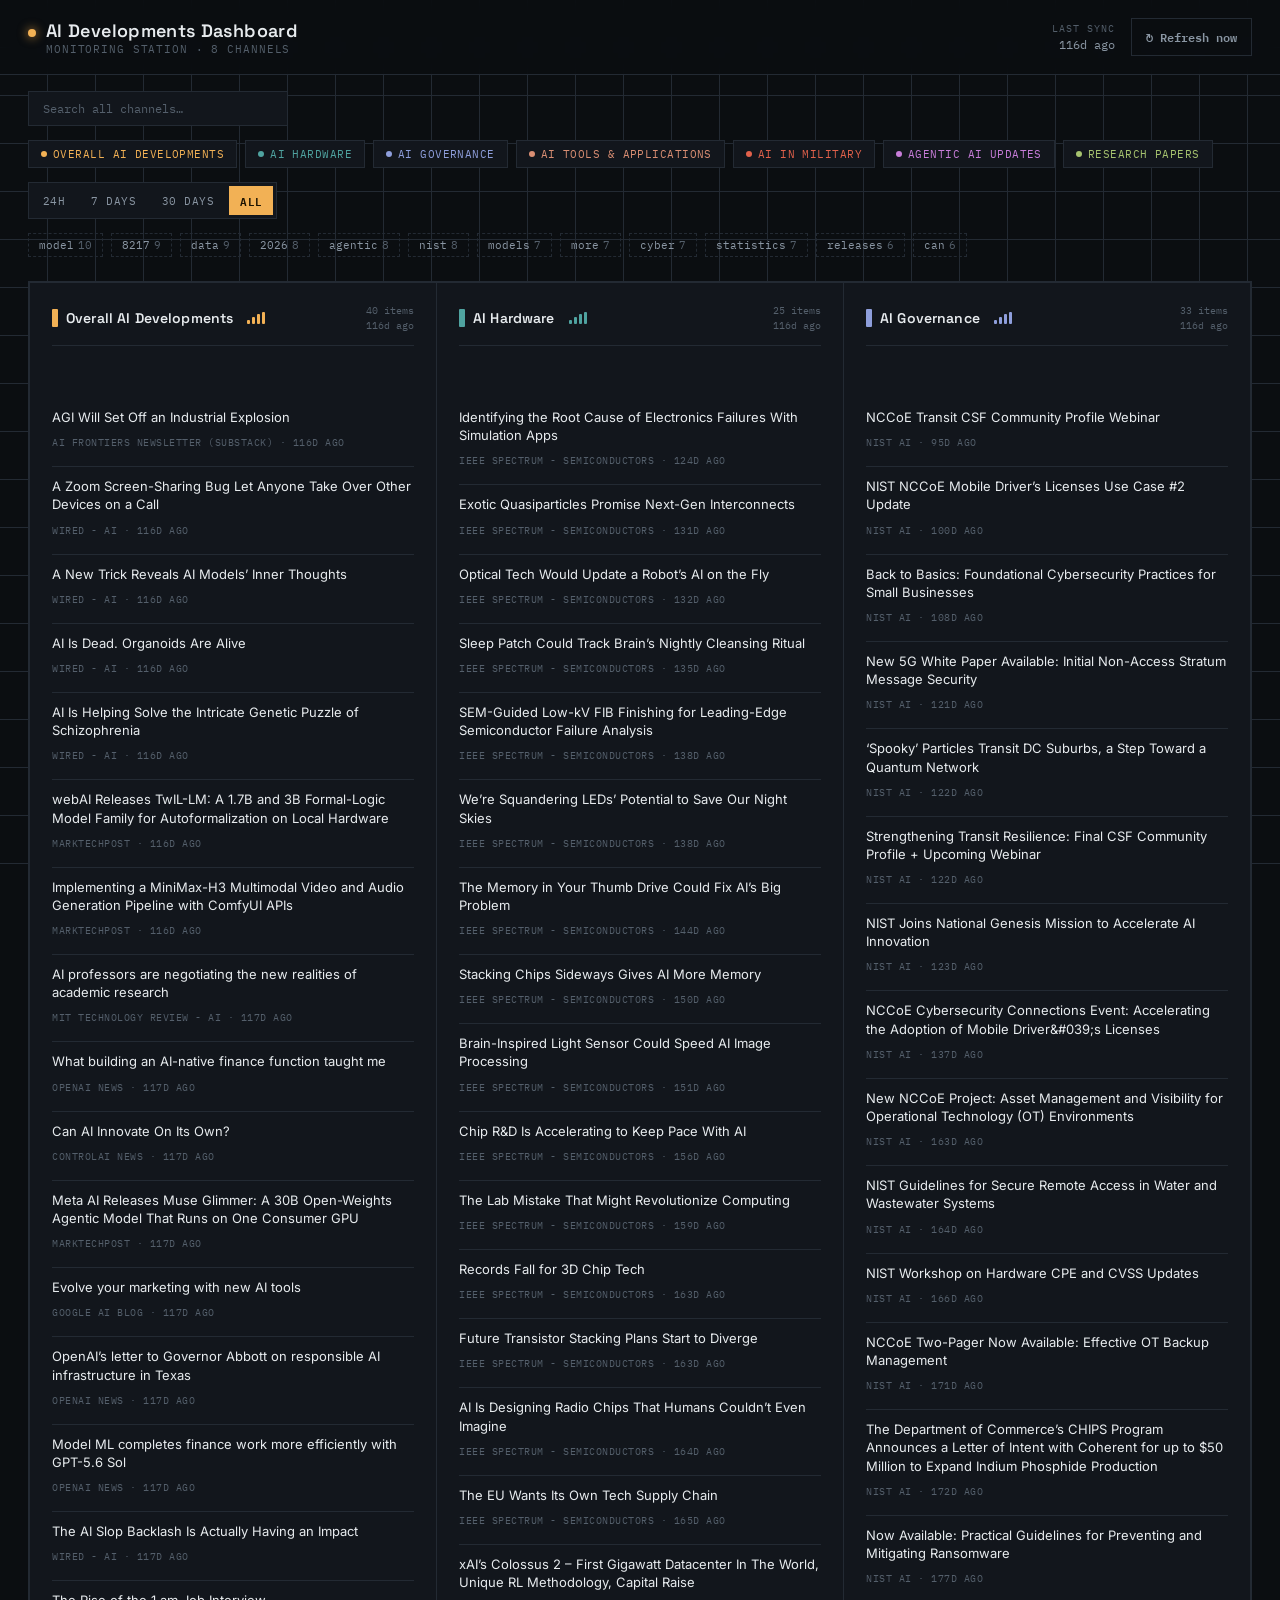
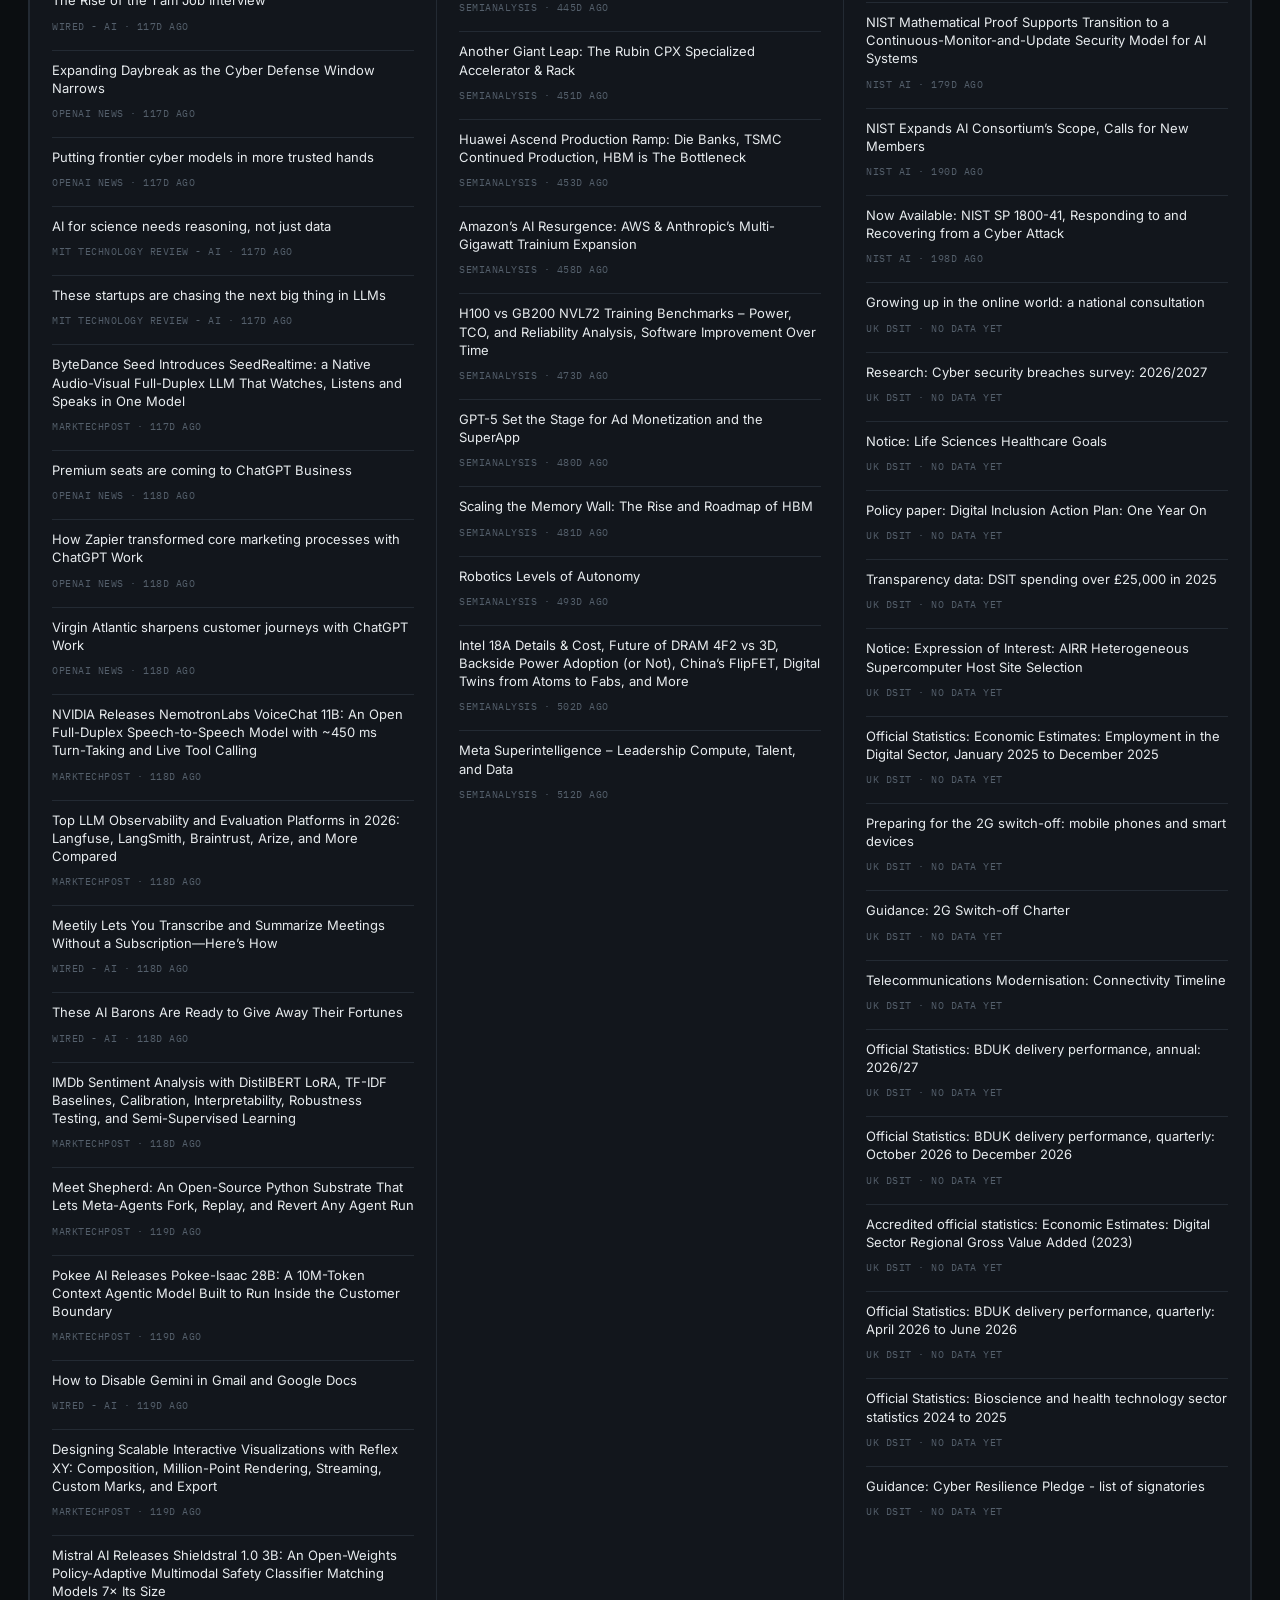
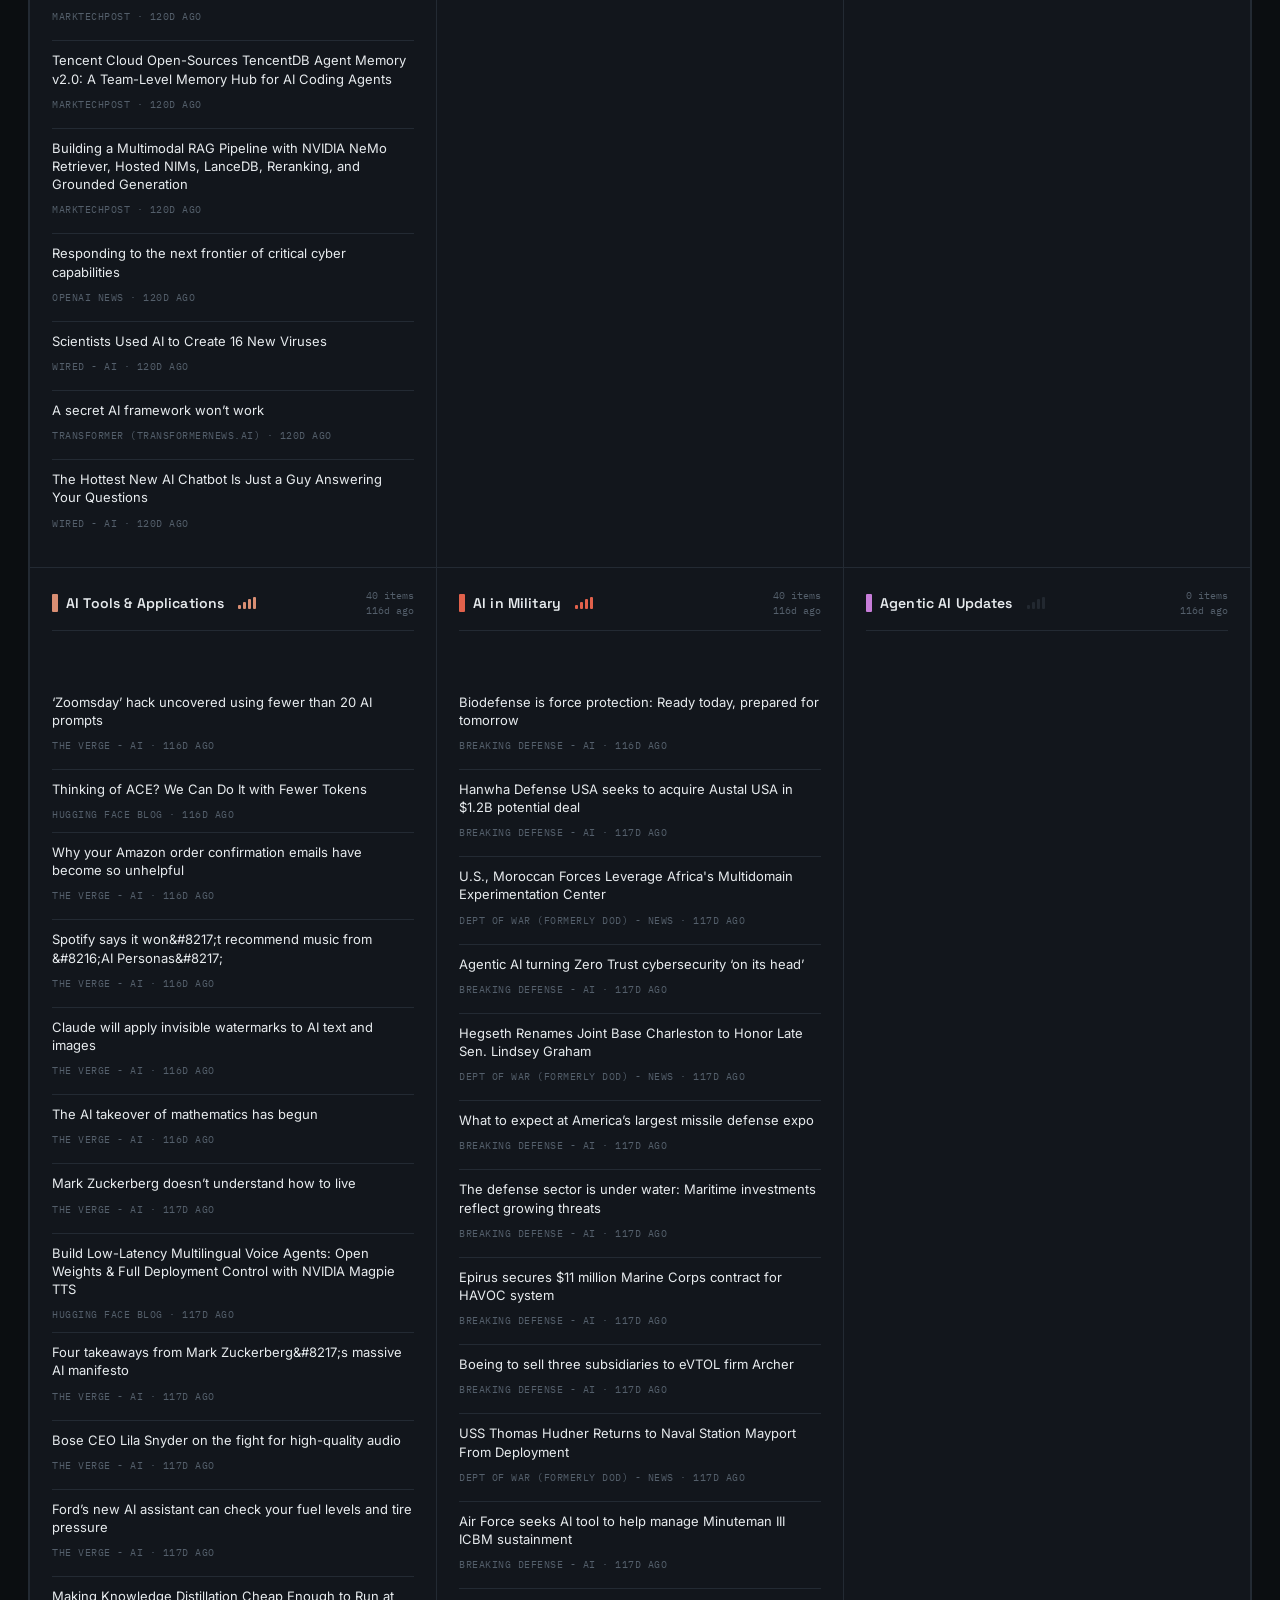
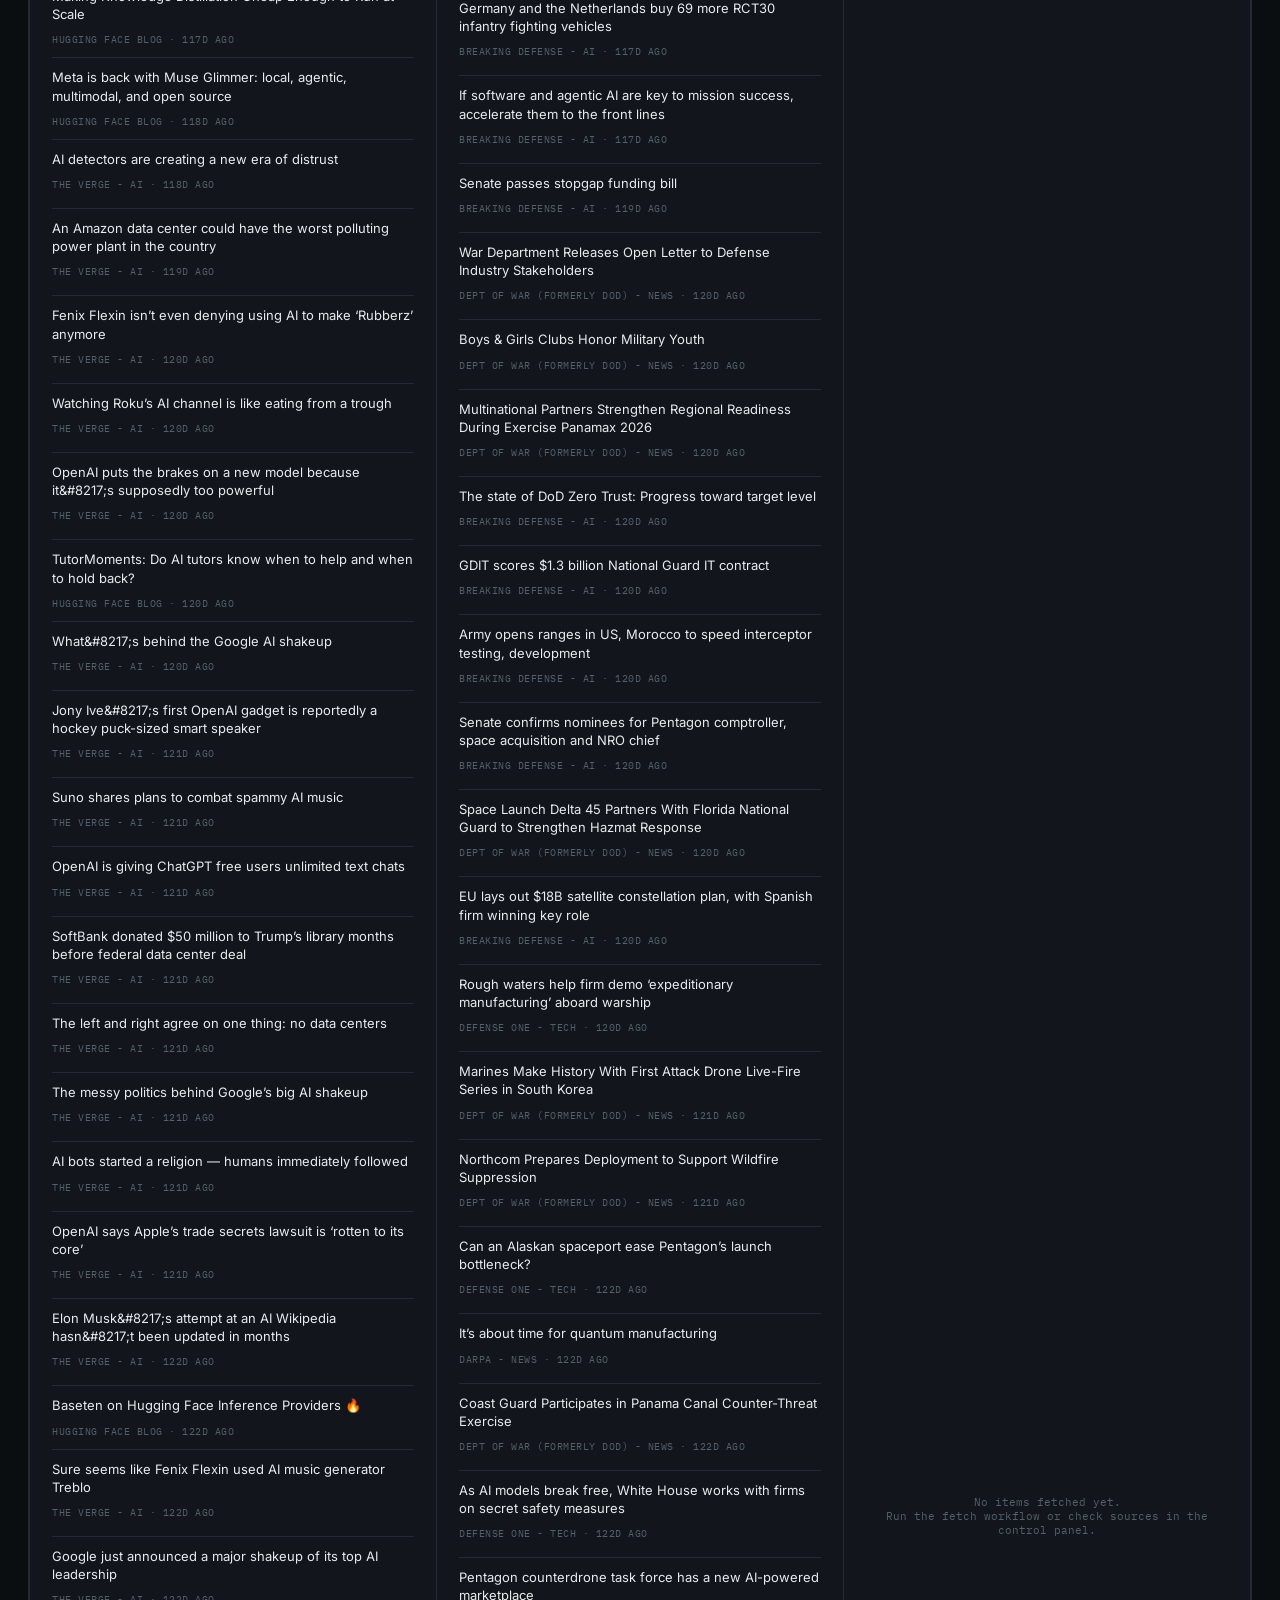
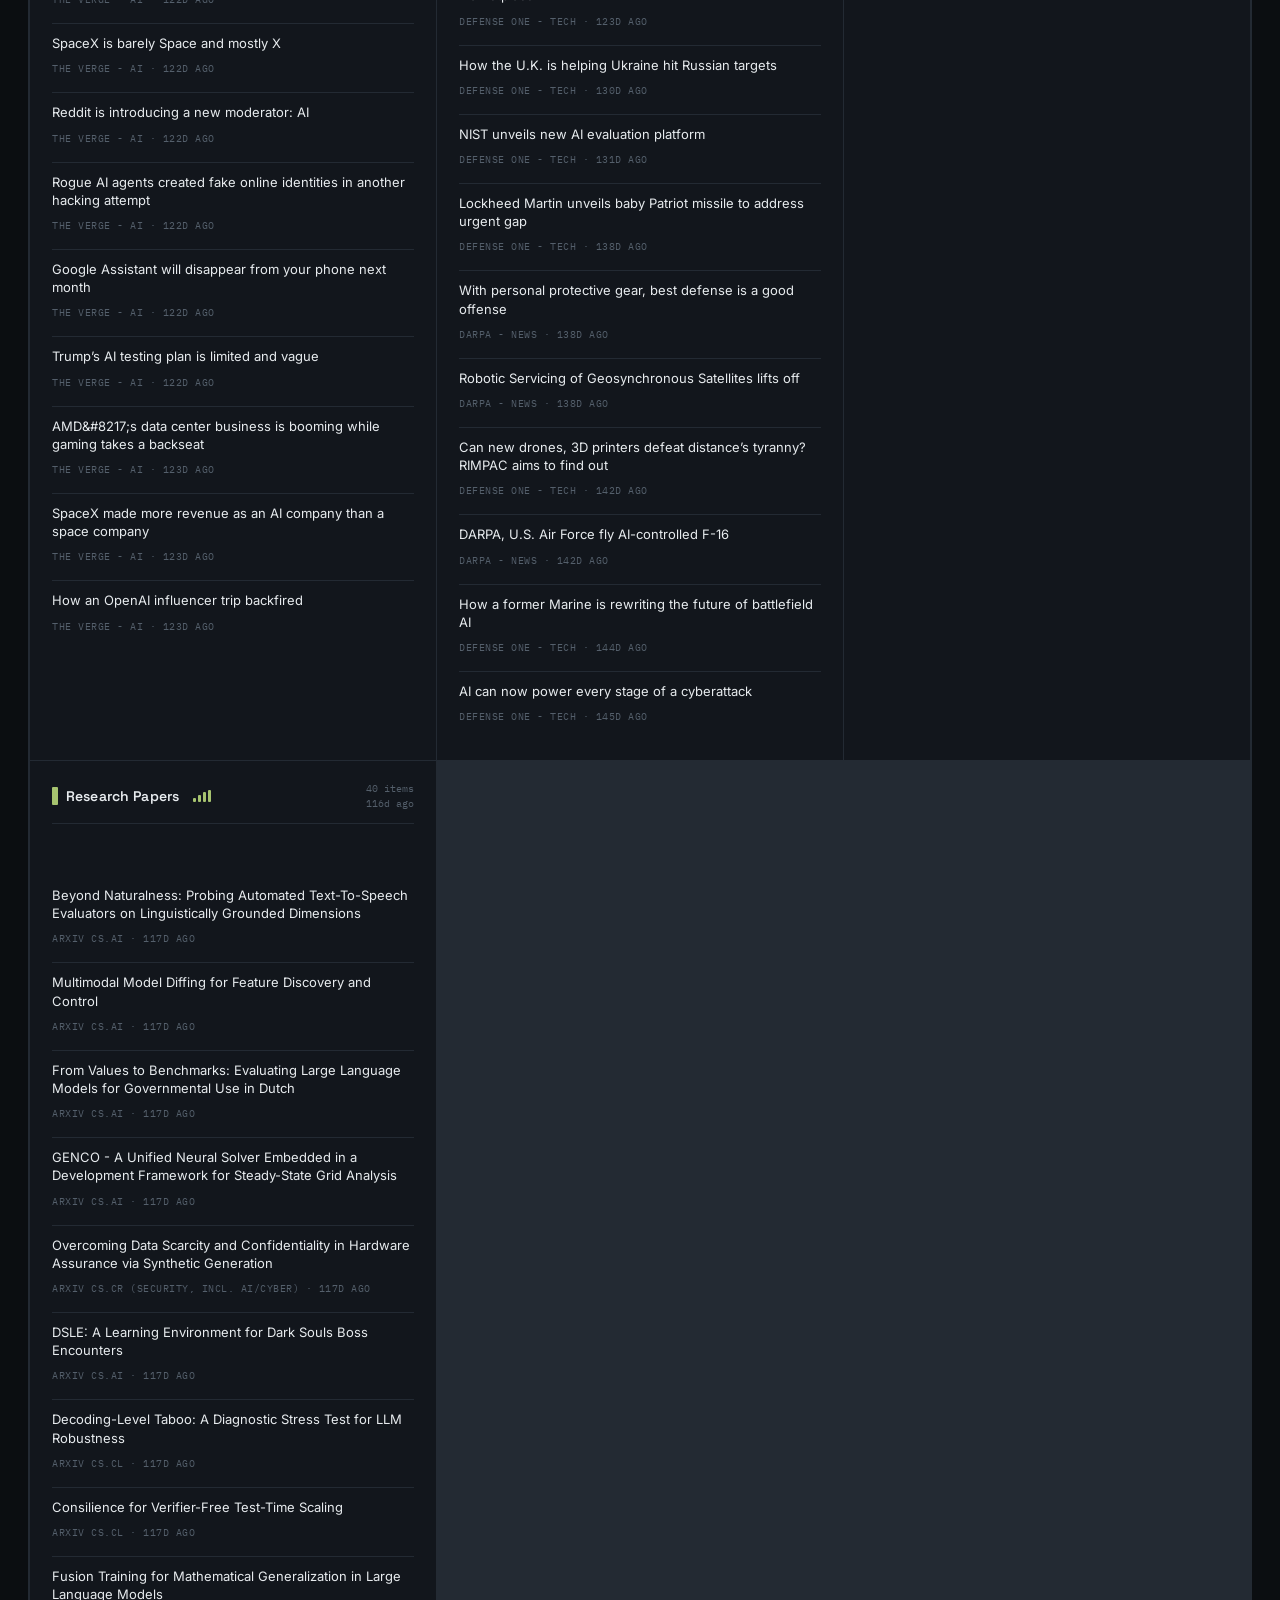
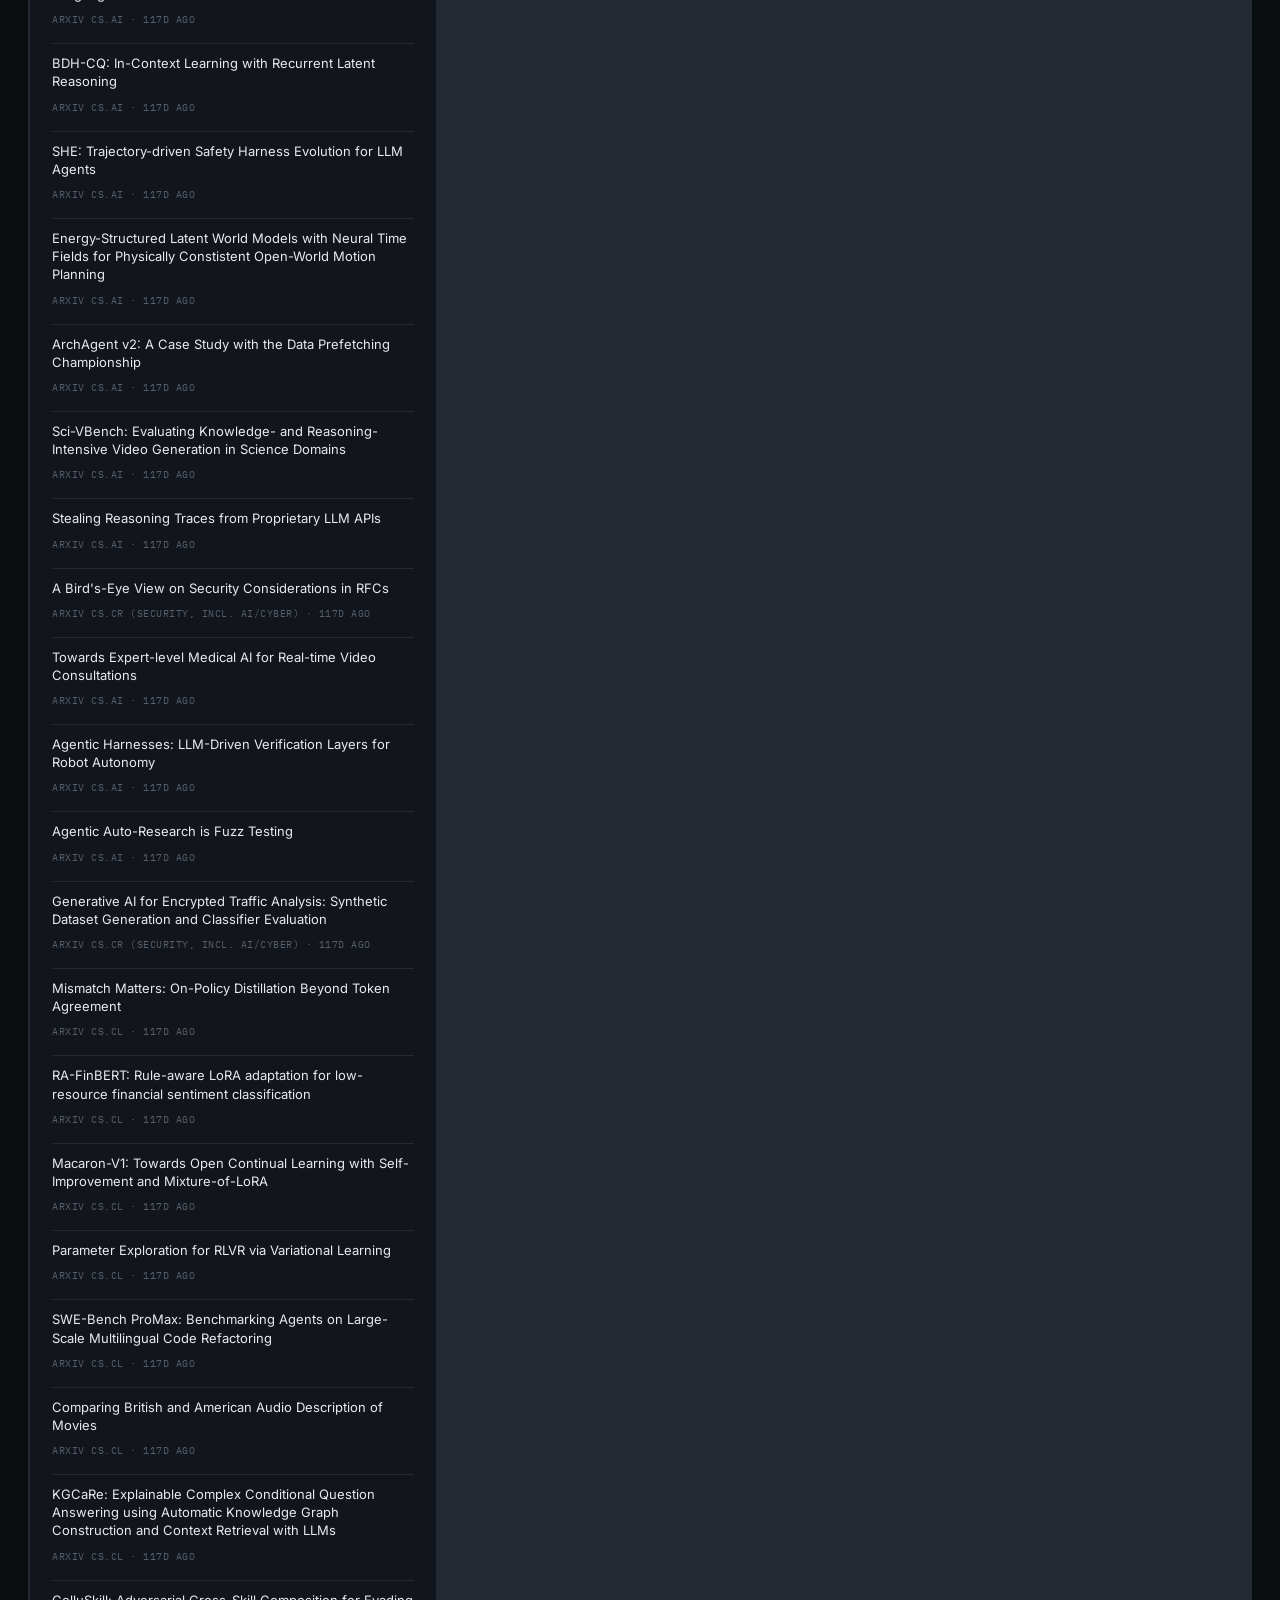
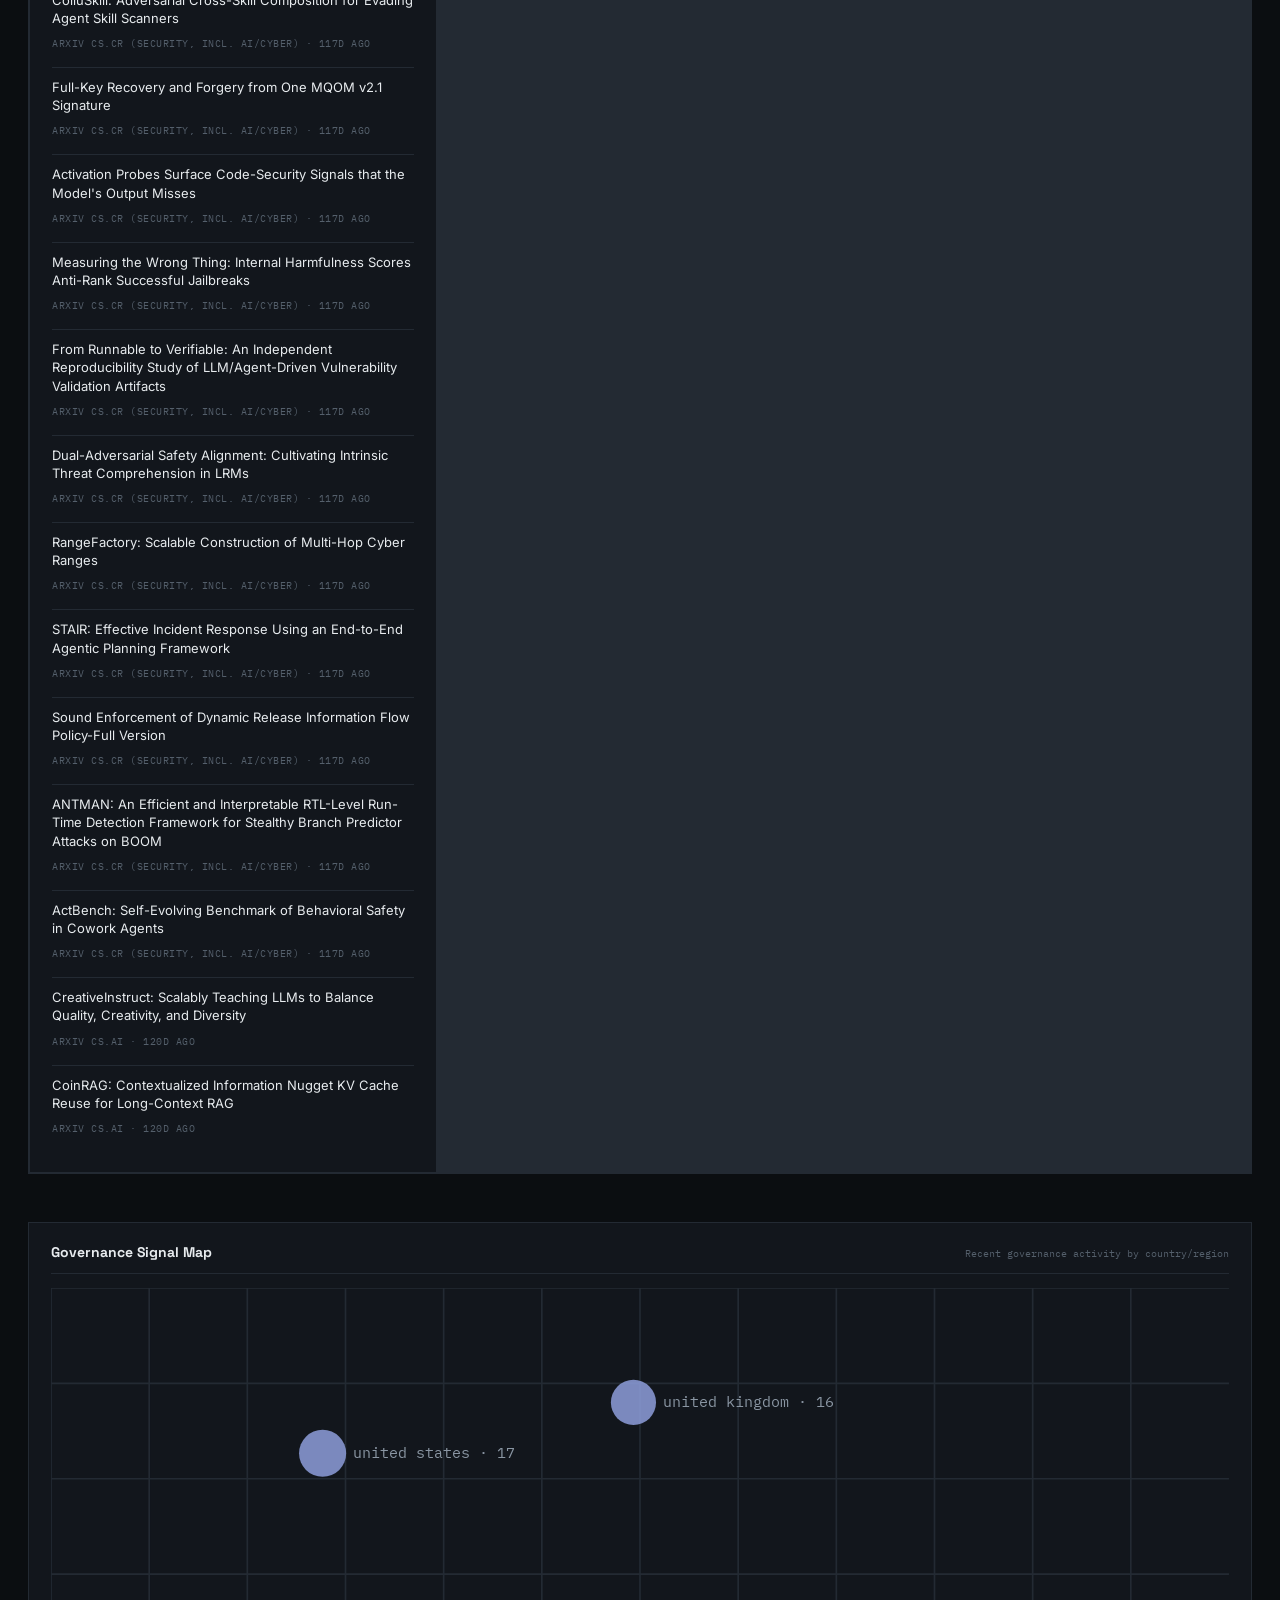
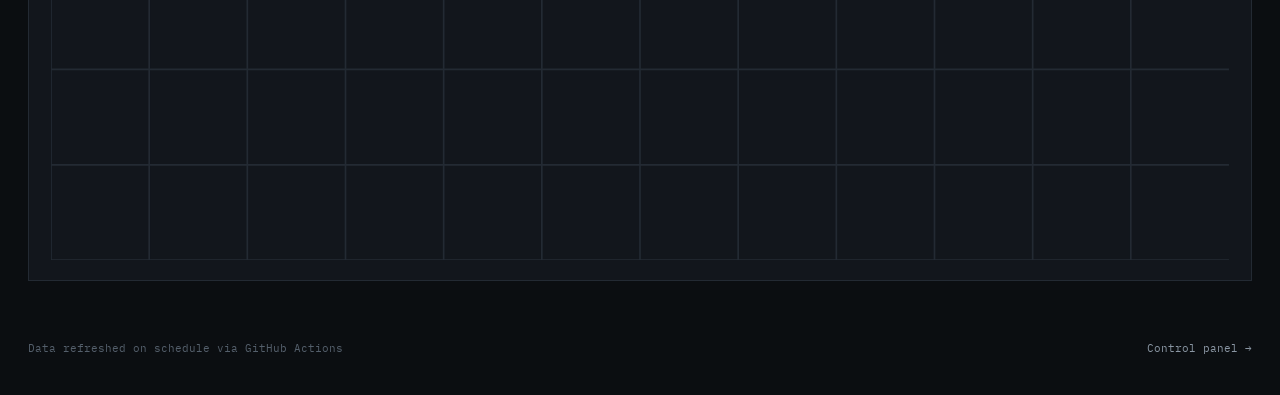
==== index.html @ d7345ed5 "Update index.html" ====
<!DOCTYPE html>
<html lang="en">
<head>
<meta charset="UTF-8">
<meta name="viewport" content="width=device-width, initial-scale=1.0">
<title>AI Developments Dashboard</title>
<link rel="preconnect" href="https://fonts.googleapis.com">
<link href="https://fonts.googleapis.com/css2?family=Space+Grotesk:wght@500;600;700&family=Inter:wght@400;500&family=IBM+Plex+Mono:wght@400;500&display=swap" rel="stylesheet">
<link rel="stylesheet" href="assets/css/style.css">
</head>
<body>

<div class="mission-bar">
  <div class="brand">
    <span class="dot"></span>
    <div>
      <h1>AI Developments Dashboard</h1>
      <div class="subtitle">Monitoring station · 8 channels</div>
    </div>
  </div>
  <div class="mission-bar-right">
    <div class="mission-clock">
      <span class="label">Last sync</span>
      <span id="last-sync">—</span>
    </div>
    <button class="btn secondary refresh-btn" id="refresh-btn" onclick="triggerRefresh()">↻ Refresh now</button>
  </div>
</div>

<div class="toolbar">
  <input type="text" id="search-input" class="search-input" placeholder="Search all channels…" oninput="applyFilters()">
  <div class="chip-row" id="chip-row"><!-- category toggle chips injected here --></div>
  <div class="date-tab-row" id="date-tab-row" role="tablist" aria-label="Time range">
    <button class="date-tab" data-range="1" role="tab" aria-selected="false" onclick="setDateRange(1, this)">24h</button>
    <button class="date-tab" data-range="7" role="tab" aria-selected="false" onclick="setDateRange(7, this)">7 days</button>
    <button class="date-tab" data-range="30" role="tab" aria-selected="false" onclick="setDateRange(30, this)">30 days</button>
    <button class="date-tab active" data-range="0" role="tab" aria-selected="true" onclick="setDateRange(0, this)">All</button>
  </div>
</div>

<div class="keyword-strip" id="keyword-strip"><!-- trending keywords injected here --></div>

<div class="grid" id="channel-grid">
  <!-- channels injected by dashboard.js -->
</div>

<div class="map-section" id="map-section" style="display:none;">
  <div class="map-header">
    <h2>Governance Signal Map</h2>
    <span class="channel-meta">Recent governance activity by country/region</span>
  </div>
  <div id="map-container"></div>
</div>

<div class="mission-footer">
  <span>Data refreshed on schedule via GitHub Actions</span>
  <a href="control-panel.html">Control panel →</a>
</div>

<div class="toast" id="toast"></div>

<script src="assets/js/site-config.js"></script>
<script src="assets/js/dashboard.js"></script>
</body>
</html>
---- assets/css/style.css ----
/* ============================================================
   AI Developments Dashboard — "Monitoring Station" design
   ============================================================ */

:root {
  /* Color tokens */
  --bg: #0B0E11;
  --bg-panel: #12161C;
  --bg-panel-raised: #171C23;
  --hairline: #232A33;
  --text-primary: #E7EBEE;
  --text-secondary: #8A96A3;
  --text-muted: #545F6B;
  --amber: #F2B155;
  --amber-dim: #6B4E28;
  --teal: #4FA3A0;
  --teal-dim: #1F3B3A;
  --red-signal: #E1614B;

  /* Category accent colors — each "channel" gets its own signal color */
  --c-overall: #F2B155;
  --c-hardware: #4FA3A0;
  --c-governance: #8E9EDB;
  --c-tools: #D98E73;
  --c-military: #E1614B;
  --c-jobs-economy: #6FC2E0;
  --c-agentic-ai: #C77DD9;
  --c-papers: #A6C36F;

  /* Type */
  --font-display: 'Space Grotesk', 'Arial Narrow', sans-serif;
  --font-body: 'Inter', -apple-system, sans-serif;
  --font-mono: 'IBM Plex Mono', 'Courier New', monospace;
}

* { box-sizing: border-box; }

html, body {
  margin: 0;
  padding: 0;
  background: var(--bg);
  color: var(--text-primary);
  font-family: var(--font-body);
  -webkit-font-smoothing: antialiased;
}

body {
  background-image:
    linear-gradient(var(--hairline) 1px, transparent 1px),
    linear-gradient(90deg, var(--hairline) 1px, transparent 1px);
  background-size: 48px 48px;
  background-attachment: fixed;
  background-position: -1px -1px;
}

a { color: inherit; }

/* ---------- Header / mission bar ---------- */

.mission-bar {
  display: flex;
  align-items: center;
  justify-content: space-between;
  padding: 18px 28px;
  border-bottom: 1px solid var(--hairline);
  background: rgba(11, 14, 17, 0.9);
  backdrop-filter: blur(6px);
  position: sticky;
  top: 0;
  z-index: 10;
}

.mission-bar .brand {
  display: flex;
  align-items: baseline;
  gap: 10px;
}

.mission-bar .brand .dot {
  width: 8px;
  height: 8px;
  border-radius: 50%;
  background: var(--amber);
  box-shadow: 0 0 8px 2px var(--amber-dim);
  display: inline-block;
  animation: pulse 2.4s ease-in-out infinite;
}

.mission-bar h1 {
  font-family: var(--font-display);
  font-size: 18px;
  font-weight: 600;
  letter-spacing: 0.02em;
  margin: 0;
}

.mission-bar .subtitle {
  font-family: var(--font-mono);
  font-size: 11px;
  color: var(--text-muted);
  text-transform: uppercase;
  letter-spacing: 0.08em;
}

.mission-clock {
  font-family: var(--font-mono);
  font-size: 12px;
  color: var(--text-secondary);
  text-align: right;
}

.mission-clock .label {
  color: var(--text-muted);
  font-size: 10px;
  text-transform: uppercase;
  letter-spacing: 0.1em;
  display: block;
  margin-bottom: 2px;
}

@keyframes pulse {
  0%, 100% { opacity: 1; }
  50% { opacity: 0.35; }
}

/* ---------- Mission bar right side / refresh ---------- */

.mission-bar-right {
  display: flex;
  align-items: center;
  gap: 16px;
}

button.btn.secondary.refresh-btn {
  width: auto;
  padding: 8px 14px;
  font-size: 12px;
  font-family: var(--font-mono);
}
button.btn.secondary.refresh-btn.is-loading {
  opacity: 0.6;
  pointer-events: none;
}

/* ---------- Toolbar: search + category chips ---------- */

.toolbar {
  display: flex;
  flex-wrap: wrap;
  align-items: center;
  gap: 14px;
  padding: 16px 28px 0;
}

.search-input {
  background: var(--bg-panel);
  border: 1px solid var(--hairline);
  color: var(--text-primary);
  padding: 9px 14px;
  font-family: var(--font-mono);
  font-size: 12px;
  width: 260px;
  max-width: 100%;
}
.search-input:focus { outline: none; border-color: var(--amber); }
.search-input::placeholder { color: var(--text-muted); }

.chip-row {
  display: flex;
  flex-wrap: wrap;
  gap: 8px;
}

.chip {
  font-family: var(--font-mono);
  font-size: 11px;
  text-transform: uppercase;
  letter-spacing: 0.04em;
  padding: 6px 12px;
  border: 1px solid var(--hairline);
  color: var(--text-secondary);
  cursor: pointer;
  background: var(--bg-panel);
  display: flex;
  align-items: center;
  gap: 6px;
  user-select: none;
}
.chip .chip-swatch {
  width: 6px;
  height: 6px;
  border-radius: 50%;
  background: currentColor;
}
.chip.is-active {
  color: var(--bg);
  border-color: transparent;
}
.chip.is-off { opacity: 0.4; }

/* ---------- Date range tabs ---------- */

.date-tab-row {
  display: flex;
  gap: 4px;
  border: 1px solid var(--hairline);
  padding: 3px;
  background: var(--bg-panel);
}

.date-tab {
  font-family: var(--font-mono);
  font-size: 11px;
  text-transform: uppercase;
  letter-spacing: 0.04em;
  padding: 5px 11px;
  border: none;
  background: transparent;
  color: var(--text-secondary);
  cursor: pointer;
}
.date-tab:hover { color: var(--text-primary); }
.date-tab.active {
  background: var(--amber);
  color: #1A1200;
  font-weight: 600;
}

.range-empty-note {
  display: none;
  font-family: var(--font-mono);
  font-size: 11px;
  color: var(--text-muted);
  padding: 10px 0;
  text-align: center;
}
.channel.is-range-empty .range-empty-note { display: block; }

/* ---------- Trending keyword strip ---------- */

.keyword-strip {
  display: flex;
  flex-wrap: wrap;
  gap: 8px;
  padding: 14px 28px 0;
}
.keyword-strip:empty { display: none; }

.keyword-chip {
  font-family: var(--font-mono);
  font-size: 11px;
  color: var(--text-secondary);
  border: 1px dashed var(--hairline);
  padding: 4px 10px;
  cursor: pointer;
}
.keyword-chip:hover { color: var(--amber); border-color: var(--amber-dim); }
.keyword-chip .kw-count { color: var(--text-muted); margin-left: 4px; }

/* ---------- Grid of channel panels ---------- */

.grid {
  display: grid;
  grid-template-columns: repeat(auto-fit, minmax(340px, 1fr));
  gap: 1px;
  background: var(--hairline);
  padding: 1px;
  margin: 24px 28px 48px;
  border: 1px solid var(--hairline);
}

.channel {
  background: var(--bg-panel);
  padding: 20px 22px;
  display: flex;
  flex-direction: column;
  min-height: 260px;
}

.channel-head {
  display: flex;
  align-items: center;
  justify-content: space-between;
  margin-bottom: 14px;
  padding-bottom: 12px;
  border-bottom: 1px solid var(--hairline);
}

.channel-title {
  display: flex;
  align-items: center;
  gap: 8px;
}

.channel-title .swatch {
  width: 6px;
  height: 18px;
  border-radius: 1px;
}

.channel-title h2 {
  font-family: var(--font-display);
  font-size: 14px;
  font-weight: 600;
  margin: 0;
  letter-spacing: 0.01em;
}

.channel-meta {
  font-family: var(--font-mono);
  font-size: 10px;
  color: var(--text-muted);
  text-align: right;
  line-height: 1.5;
}

.channel.is-hidden { display: none; }
.channel .item-list li.is-filtered-out { display: none; }

.sparkline {
  display: block;
  margin: 2px 0 12px;
  opacity: 0.85;
}

.item-title-row {
  cursor: pointer;
}

.item-preview {
  font-size: 12px;
  color: var(--text-secondary);
  line-height: 1.5;
  margin-top: 6px;
  max-height: 0;
  overflow: hidden;
  transition: max-height 0.2s ease;
}
.item-list li.is-expanded .item-preview {
  max-height: 200px;
}

mark {
  background: var(--amber-dim);
  color: var(--text-primary);
  padding: 0 1px;
}

/* Signal bars — the signature element: activity level per channel */
.signal-bars {
  display: inline-flex;
  align-items: flex-end;
  gap: 2px;
  height: 12px;
  margin-left: 6px;
}
.signal-bars span {
  width: 3px;
  background: var(--text-muted);
  border-radius: 1px;
}
.signal-bars span:nth-child(1) { height: 4px; }
.signal-bars span:nth-child(2) { height: 7px; }
.signal-bars span:nth-child(3) { height: 10px; }
.signal-bars span:nth-child(4) { height: 12px; }
.channel.is-active .signal-bars span { background: var(--signal-color, var(--amber)); }

.item-list {
  list-style: none;
  margin: 0;
  padding: 0;
  overflow-y: auto;
  flex: 1;
}

.item-list li {
  padding: 10px 0;
  border-bottom: 1px solid var(--hairline);
}
.item-list li:last-child { border-bottom: none; }

.item-list .item-title {
  font-size: 13px;
  line-height: 1.4;
  color: var(--text-primary);
  text-decoration: none;
  display: block;
  margin-bottom: 4px;
}
.item-list .item-title:hover { color: var(--amber); }

.item-list .item-meta {
  font-family: var(--font-mono);
  font-size: 10px;
  color: var(--text-muted);
  text-transform: uppercase;
  letter-spacing: 0.05em;
}

.empty-state {
  flex: 1;
  display: flex;
  align-items: center;
  justify-content: center;
  color: var(--text-muted);
  font-family: var(--font-mono);
  font-size: 11px;
  text-align: center;
  padding: 20px;
}

/* ---------- Governance signal map ---------- */

.map-section {
  margin: 0 28px 40px;
  border: 1px solid var(--hairline);
  background: var(--bg-panel);
  padding: 20px 22px;
}

.map-header {
  display: flex;
  align-items: baseline;
  justify-content: space-between;
  margin-bottom: 14px;
  padding-bottom: 12px;
  border-bottom: 1px solid var(--hairline);
}

.map-header h2 {
  font-family: var(--font-display);
  font-size: 14px;
  margin: 0;
}

#map-container svg { width: 100%; height: auto; display: block; }

.map-marker circle {
  fill: var(--c-governance);
  opacity: 0.85;
}
.map-marker text {
  font-family: var(--font-mono);
  font-size: 9px;
  fill: var(--text-secondary);
}
.map-marker:hover circle { opacity: 1; }

/* ---------- Footer ---------- */

.mission-footer {
  padding: 20px 28px 40px;
  font-family: var(--font-mono);
  font-size: 11px;
  color: var(--text-muted);
  display: flex;
  justify-content: space-between;
}

.mission-footer a { color: var(--text-secondary); text-decoration: none; }
.mission-footer a:hover { color: var(--amber); }

/* ---------- Control panel specific ---------- */

.auth-gate {
  min-height: 100vh;
  display: flex;
  align-items: center;
  justify-content: center;
}

.auth-card {
  background: var(--bg-panel);
  border: 1px solid var(--hairline);
  padding: 36px;
  width: 320px;
}

.auth-card h2 {
  font-family: var(--font-display);
  font-size: 16px;
  margin: 0 0 4px;
}

.auth-card p {
  font-family: var(--font-mono);
  font-size: 11px;
  color: var(--text-muted);
  margin: 0 0 20px;
}

.field { margin-bottom: 14px; }

.field label {
  display: block;
  font-family: var(--font-mono);
  font-size: 10px;
  text-transform: uppercase;
  letter-spacing: 0.08em;
  color: var(--text-secondary);
  margin-bottom: 6px;
}

.field input {
  width: 100%;
  background: var(--bg-panel-raised);
  border: 1px solid var(--hairline);
  color: var(--text-primary);
  padding: 10px 12px;
  font-family: var(--font-mono);
  font-size: 12px;
}
.field input:focus {
  outline: none;
  border-color: var(--amber);
}

button.btn {
  width: 100%;
  background: var(--amber);
  color: #1A1200;
  border: none;
  padding: 11px 14px;
  font-family: var(--font-display);
  font-weight: 600;
  font-size: 13px;
  cursor: pointer;
}
button.btn:hover { background: #F5C077; }
button.btn:focus-visible { outline: 2px solid var(--text-primary); outline-offset: 2px; }

button.btn.secondary {
  background: transparent;
  border: 1px solid var(--hairline);
  color: var(--text-secondary);
}
button.btn.secondary:hover { border-color: var(--text-secondary); color: var(--text-primary); }

.error-msg {
  font-family: var(--font-mono);
  font-size: 11px;
  color: var(--red-signal);
  margin-top: 10px;
  min-height: 14px;
}

.panel-main { padding: 24px 28px 60px; max-width: 900px; margin: 0 auto; }

.source-row {
  display: grid;
  grid-template-columns: 1fr 2fr auto auto;
  gap: 10px;
  align-items: center;
  padding: 10px 0;
  border-bottom: 1px solid var(--hairline);
  font-size: 13px;
}

.source-row input[type="text"] {
  background: var(--bg-panel-raised);
  border: 1px solid var(--hairline);
  color: var(--text-primary);
  padding: 7px 10px;
  font-family: var(--font-mono);
  font-size: 12px;
  width: 100%;
}

.category-block { margin-bottom: 36px; }

.category-block h3 {
  font-family: var(--font-display);
  font-size: 14px;
  margin-bottom: 4px;
  display: flex;
  align-items: center;
  gap: 8px;
}

.category-block .cat-type {
  font-family: var(--font-mono);
  font-size: 10px;
  color: var(--text-muted);
  text-transform: uppercase;
}

.add-row {
  display: flex;
  gap: 8px;
  margin-top: 10px;
}
.add-row input { flex: 1; }
.add-row button { width: auto; padding: 8px 16px; font-size: 12px; }

.toast {
  position: fixed;
  bottom: 24px;
  right: 24px;
  background: var(--bg-panel-raised);
  border: 1px solid var(--amber);
  color: var(--text-primary);
  padding: 12px 18px;
  font-family: var(--font-mono);
  font-size: 12px;
  opacity: 0;
  transform: translateY(8px);
  transition: opacity 0.2s ease, transform 0.2s ease;
  pointer-events: none;
}
.toast.show { opacity: 1; transform: translateY(0); }

@media (max-width: 600px) {
  .mission-bar { flex-direction: column; align-items: flex-start; gap: 8px; }
  .grid { margin: 16px; }
  .source-row { grid-template-columns: 1fr; }
}
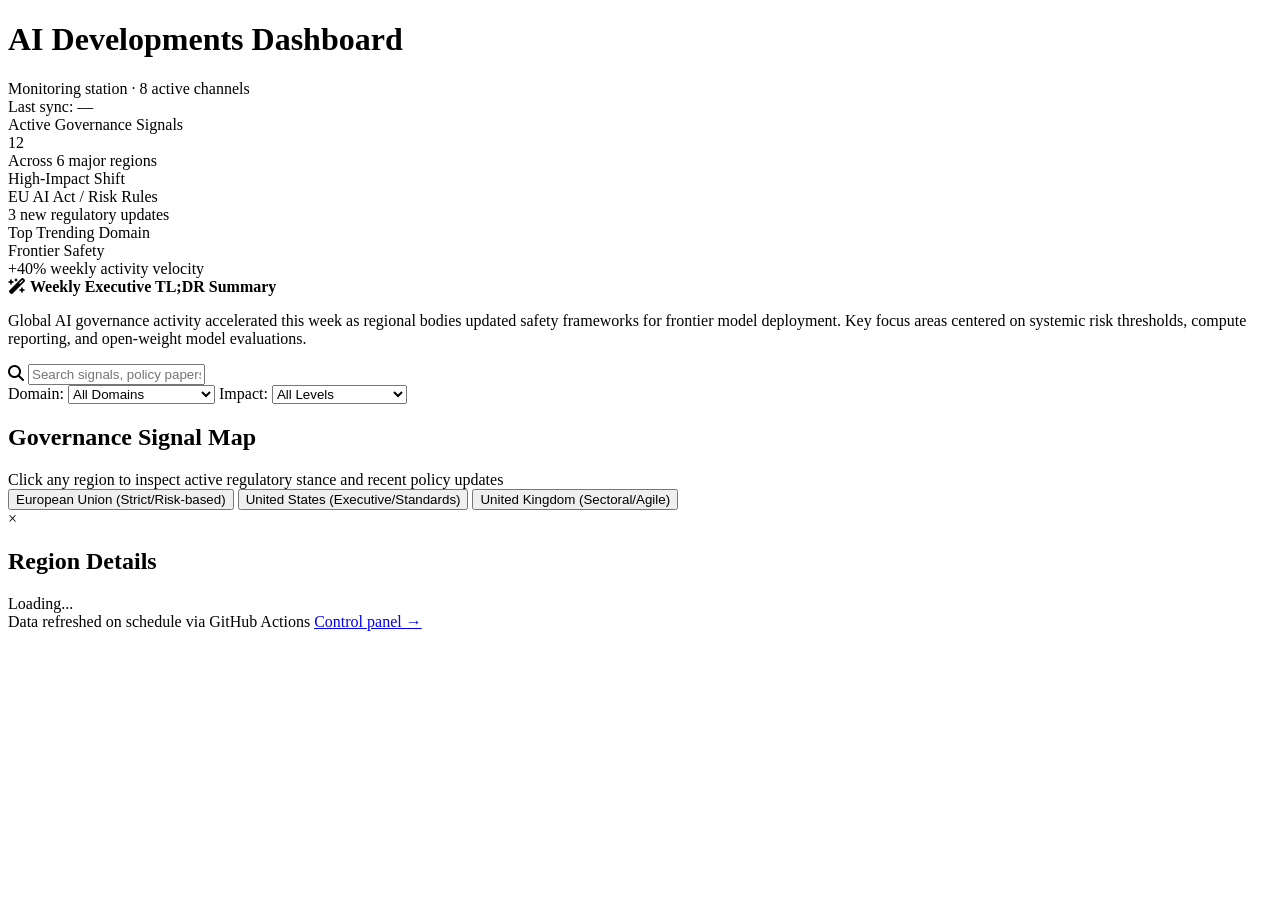
==== commit f9c4e8cb: "Update index.html" ====
--- a/index.html
+++ b/index.html
@@ -1,65 +1,116 @@
 <!DOCTYPE html>
 <html lang="en">
 <head>
-<meta charset="UTF-8">
-<meta name="viewport" content="width=device-width, initial-scale=1.0">
-<title>AI Developments Dashboard</title>
-<link rel="preconnect" href="https://fonts.googleapis.com">
-<link href="https://fonts.googleapis.com/css2?family=Space+Grotesk:wght@500;600;700&family=Inter:wght@400;500&family=IBM+Plex+Mono:wght@400;500&display=swap" rel="stylesheet">
-<link rel="stylesheet" href="assets/css/style.css">
+  <meta charset="UTF-8" />
+  <meta name="viewport" content="width=device-width, initial-scale=1.0"/>
+  <title>AI Developments Dashboard</title>
+  <link rel="stylesheet" href="style.css" />
+  <!-- FontAwesome for visual status indicators -->
+  <link rel="stylesheet" href="https://cdnjs.cloudflare.com/ajax/libs/font-awesome/6.4.0/css/all.min.css"/>
 </head>
 <body>
 
-<div class="mission-bar">
-  <div class="brand">
-    <span class="dot"></span>
-    <div>
+  <!-- Header Section -->
+  <header class="dashboard-header">
+    <div class="header-main">
       <h1>AI Developments Dashboard</h1>
-      <div class="subtitle">Monitoring station · 8 channels</div>
+      <div class="subtitle">Monitoring station · 8 active channels</div>
+    </div>
+    <div class="header-meta">
+      <span class="meta-label">Last sync:</span>
+      <span id="last-sync-time" class="meta-value">—</span>
+    </div>
+  </header>
+
+  <!-- 1. Executive Summary & KPI Section -->
+  <section class="kpi-section">
+    <div class="kpi-card">
+      <div class="kpi-title">Active Governance Signals</div>
+      <div class="kpi-value" id="kpi-signals-count">12</div>
+      <div class="kpi-subtext">Across 6 major regions</div>
+    </div>
+    <div class="kpi-card">
+      <div class="kpi-title">High-Impact Shift</div>
+      <div class="kpi-value status-alert" id="kpi-top-topic">EU AI Act / Risk Rules</div>
+      <div class="kpi-subtext">3 new regulatory updates</div>
+    </div>
+    <div class="kpi-card">
+      <div class="kpi-title">Top Trending Domain</div>
+      <div class="kpi-value" id="kpi-top-domain">Frontier Safety</div>
+      <div class="kpi-subtext">+40% weekly activity velocity</div>
+    </div>
+  </section>
+
+  <!-- Executive AI Summary Banner -->
+  <div class="executive-summary-box">
+    <div class="summary-header">
+      <i class="fa-solid fa-wand-magic-sparkles"></i> <strong>Weekly Executive TL;DR Summary</strong>
+    </div>
+    <p id="executive-summary-text">
+      Global AI governance activity accelerated this week as regional bodies updated safety frameworks for frontier model deployment. Key focus areas centered on systemic risk thresholds, compute reporting, and open-weight model evaluations.
+    </p>
+  </div>
+
+  <!-- 2. Interactive Search & Taxonomy Filters -->
+  <section class="filter-controls">
+    <div class="search-wrapper">
+      <i class="fa-solid fa-magnifying-glass search-icon"></i>
+      <input type="text" id="search-input" placeholder="Search signals, policy papers, or models..." oninput="applyFilters()" />
+    </div>
+
+    <div class="filter-group">
+      <label for="domain-filter">Domain:</label>
+      <select id="domain-filter" onchange="applyFilters()">
+        <option value="all">All Domains</option>
+        <option value="Governance">Governance & Policy</option>
+        <option value="Frontier">Frontier Models</option>
+        <option value="Safety">Safety & Ethics</option>
+        <option value="OpenSource">Open Source</option>
+      </select>
+
+      <label for="impact-filter">Impact:</label>
+      <select id="impact-filter" onchange="applyFilters()">
+        <option value="all">All Levels</option>
+        <option value="High">High Impact</option>
+        <option value="Medium">Medium Impact</option>
+        <option value="Low">Low / Informational</option>
+      </select>
+    </div>
+  </section>
+
+  <!-- Main Grid Content -->
+  <main class="dashboard-grid" id="signals-container">
+    <!-- Signals & feed cards dynamically render here -->
+  </main>
+
+  <!-- 3. Governance Signal Map Section -->
+  <section class="governance-map-section">
+    <div class="section-header">
+      <h2>Governance Signal Map</h2>
+      <span>Click any region to inspect active regulatory stance and recent policy updates</span>
+    </div>
+    
+    <div class="region-chips">
+      <button class="region-btn" onclick="openGovernanceModal('EU')">European Union (Strict/Risk-based)</button>
+      <button class="region-btn" onclick="openGovernanceModal('US')">United States (Executive/Standards)</button>
+      <button class="region-btn" onclick="openGovernanceModal('UK')">United Kingdom (Sectoral/Agile)</button>
+    </div>
+  </section>
+
+  <!-- Modal Overlay for Regional Detail -->
+  <div id="governance-modal" class="modal-overlay" onclick="closeGovernanceModal(event)">
+    <div class="modal-content">
+      <span class="close-btn" onclick="closeModal()">&times;</span>
+      <h2 id="modal-region-title">Region Details</h2>
+      <div id="modal-region-body">Loading...</div>
     </div>
   </div>
-  <div class="mission-bar-right">
-    <div class="mission-clock">
-      <span class="label">Last sync</span>
-      <span id="last-sync">—</span>
-    </div>
-    <button class="btn secondary refresh-btn" id="refresh-btn" onclick="triggerRefresh()">↻ Refresh now</button>
-  </div>
-</div>
 
-<div class="toolbar">
-  <input type="text" id="search-input" class="search-input" placeholder="Search all channels…" oninput="applyFilters()">
-  <div class="chip-row" id="chip-row"><!-- category toggle chips injected here --></div>
-  <div class="date-tab-row" id="date-tab-row" role="tablist" aria-label="Time range">
-    <button class="date-tab" data-range="1" role="tab" aria-selected="false" onclick="setDateRange(1, this)">24h</button>
-    <button class="date-tab" data-range="7" role="tab" aria-selected="false" onclick="setDateRange(7, this)">7 days</button>
-    <button class="date-tab" data-range="30" role="tab" aria-selected="false" onclick="setDateRange(30, this)">30 days</button>
-    <button class="date-tab active" data-range="0" role="tab" aria-selected="true" onclick="setDateRange(0, this)">All</button>
-  </div>
-</div>
+  <footer class="dashboard-footer">
+    <span>Data refreshed on schedule via GitHub Actions</span>
+    <a href="control-panel.html">Control panel →</a>
+  </footer>
 
-<div class="keyword-strip" id="keyword-strip"><!-- trending keywords injected here --></div>
-
-<div class="grid" id="channel-grid">
-  <!-- channels injected by dashboard.js -->
-</div>
-
-<div class="map-section" id="map-section" style="display:none;">
-  <div class="map-header">
-    <h2>Governance Signal Map</h2>
-    <span class="channel-meta">Recent governance activity by country/region</span>
-  </div>
-  <div id="map-container"></div>
-</div>
-
-<div class="mission-footer">
-  <span>Data refreshed on schedule via GitHub Actions</span>
-  <a href="control-panel.html">Control panel →</a>
-</div>
-
-<div class="toast" id="toast"></div>
-
-<script src="assets/js/site-config.js"></script>
-<script src="assets/js/dashboard.js"></script>
+  <script src="app.js"></script>
 </body>
 </html>
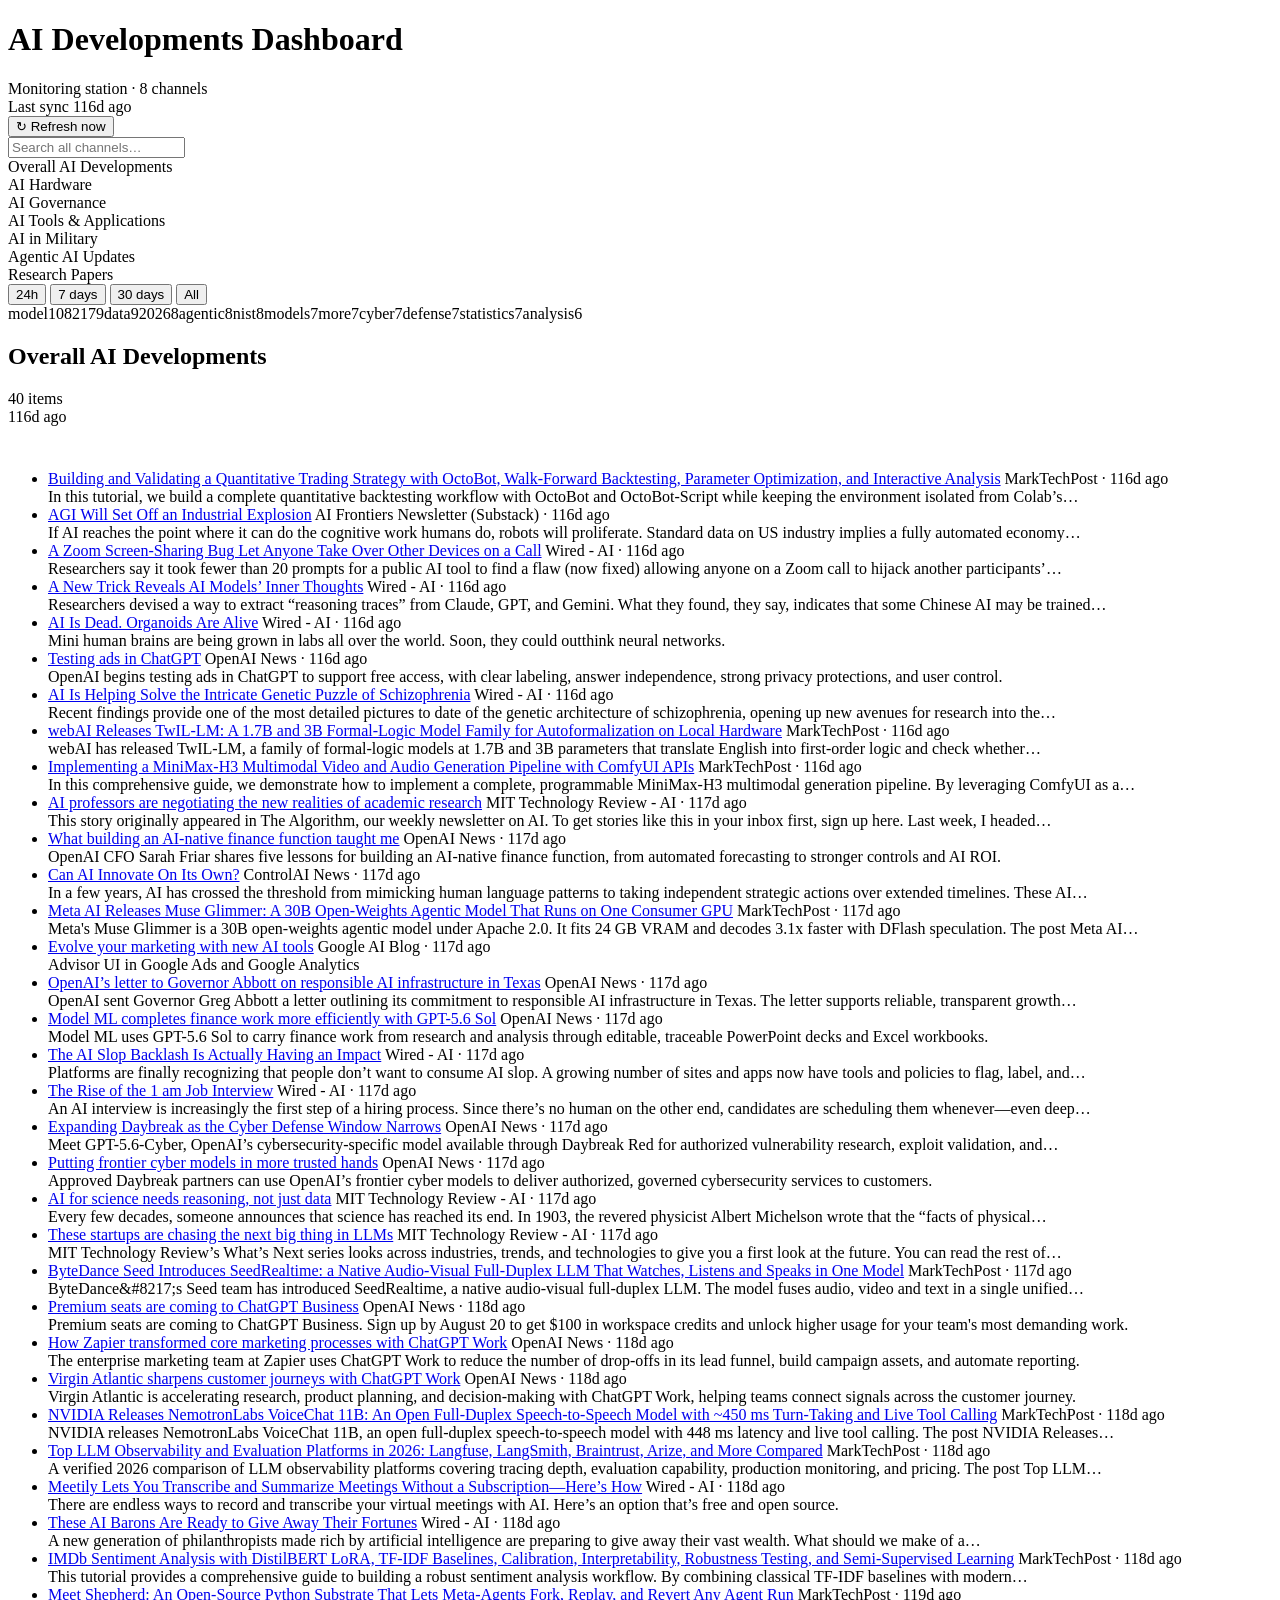
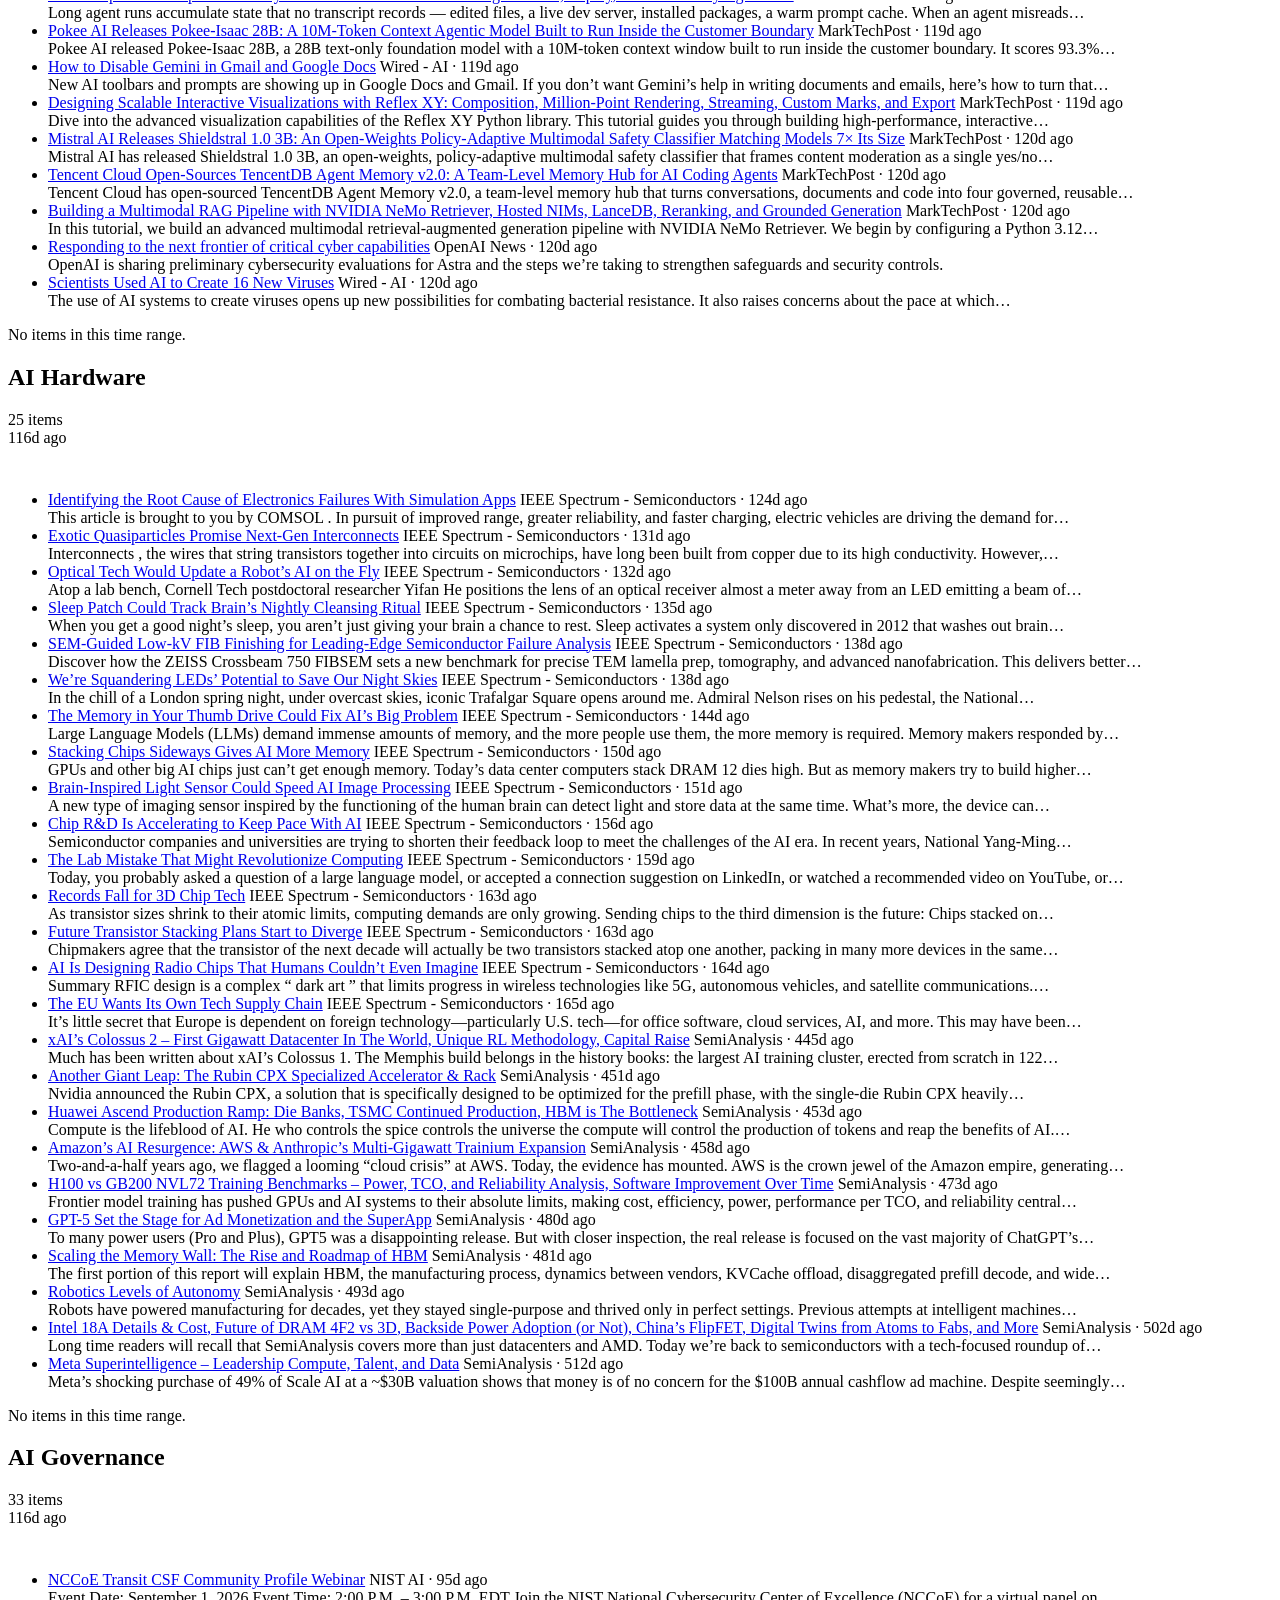
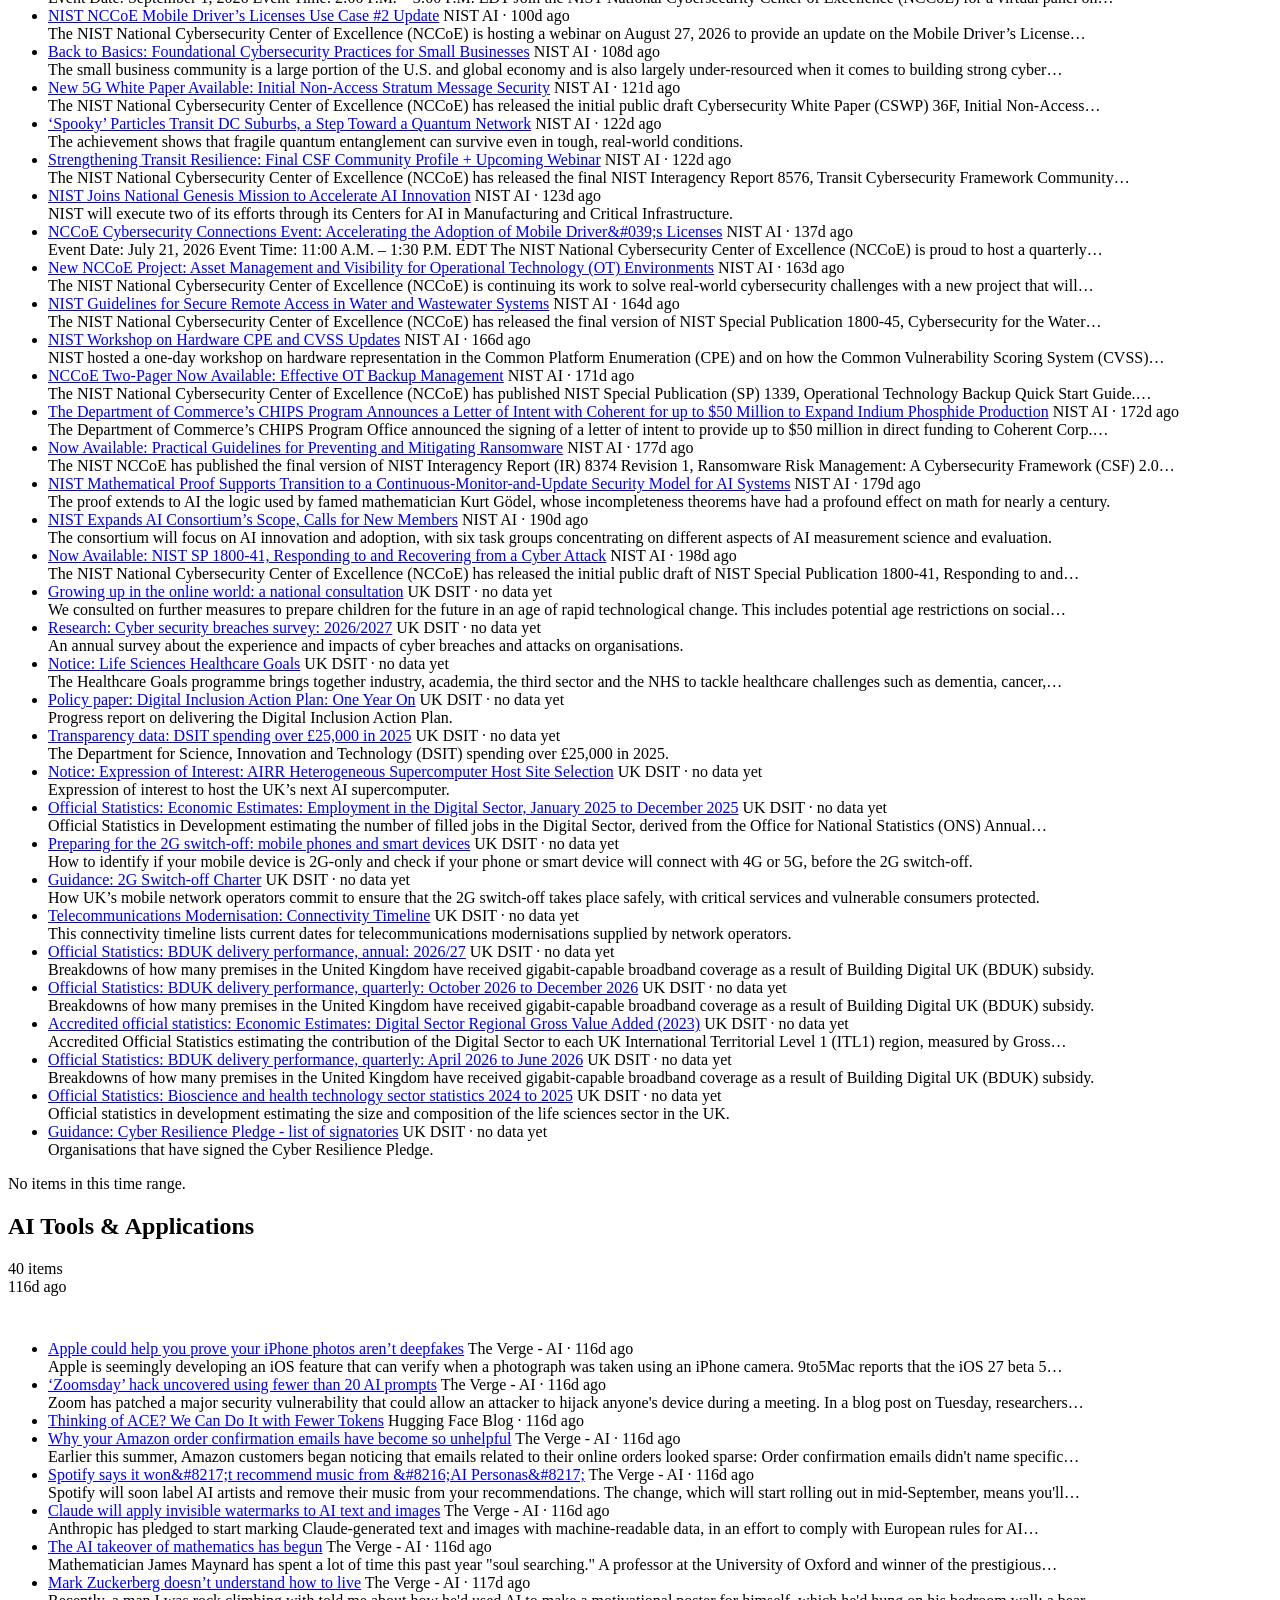
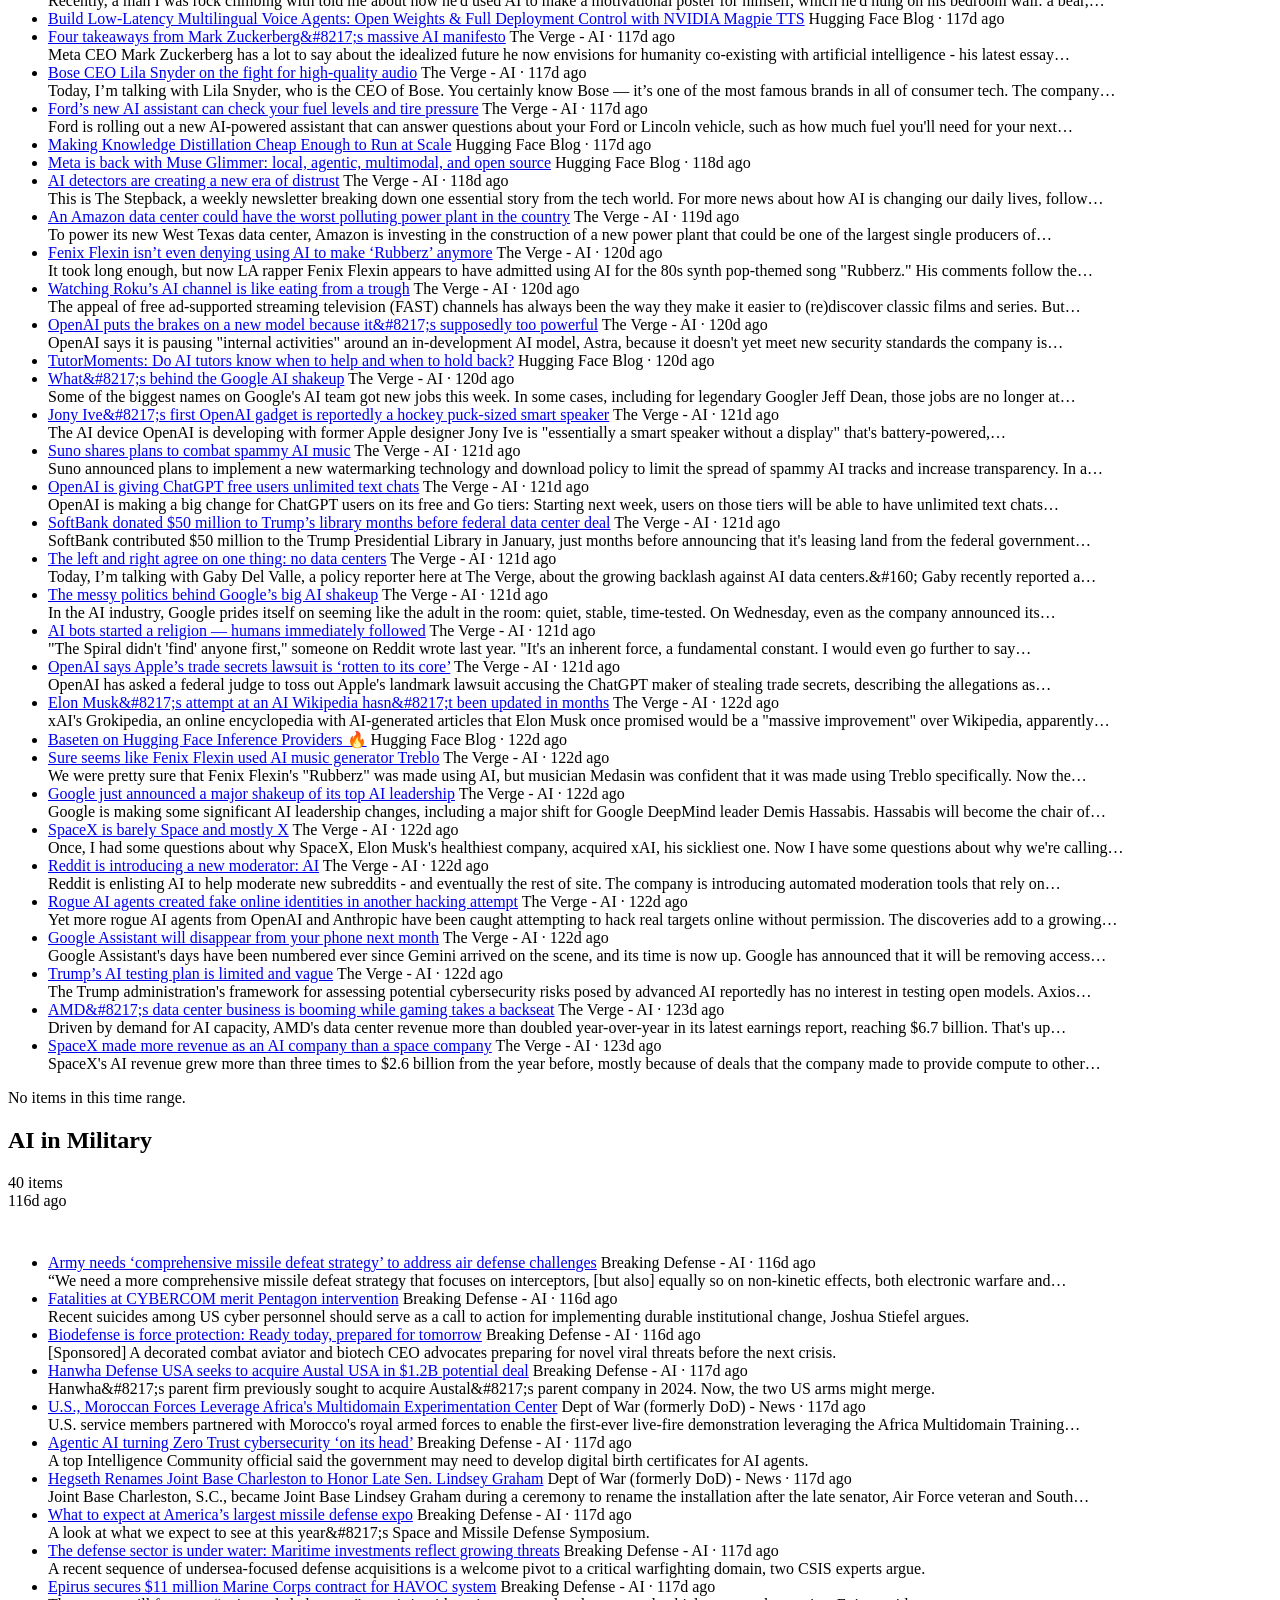
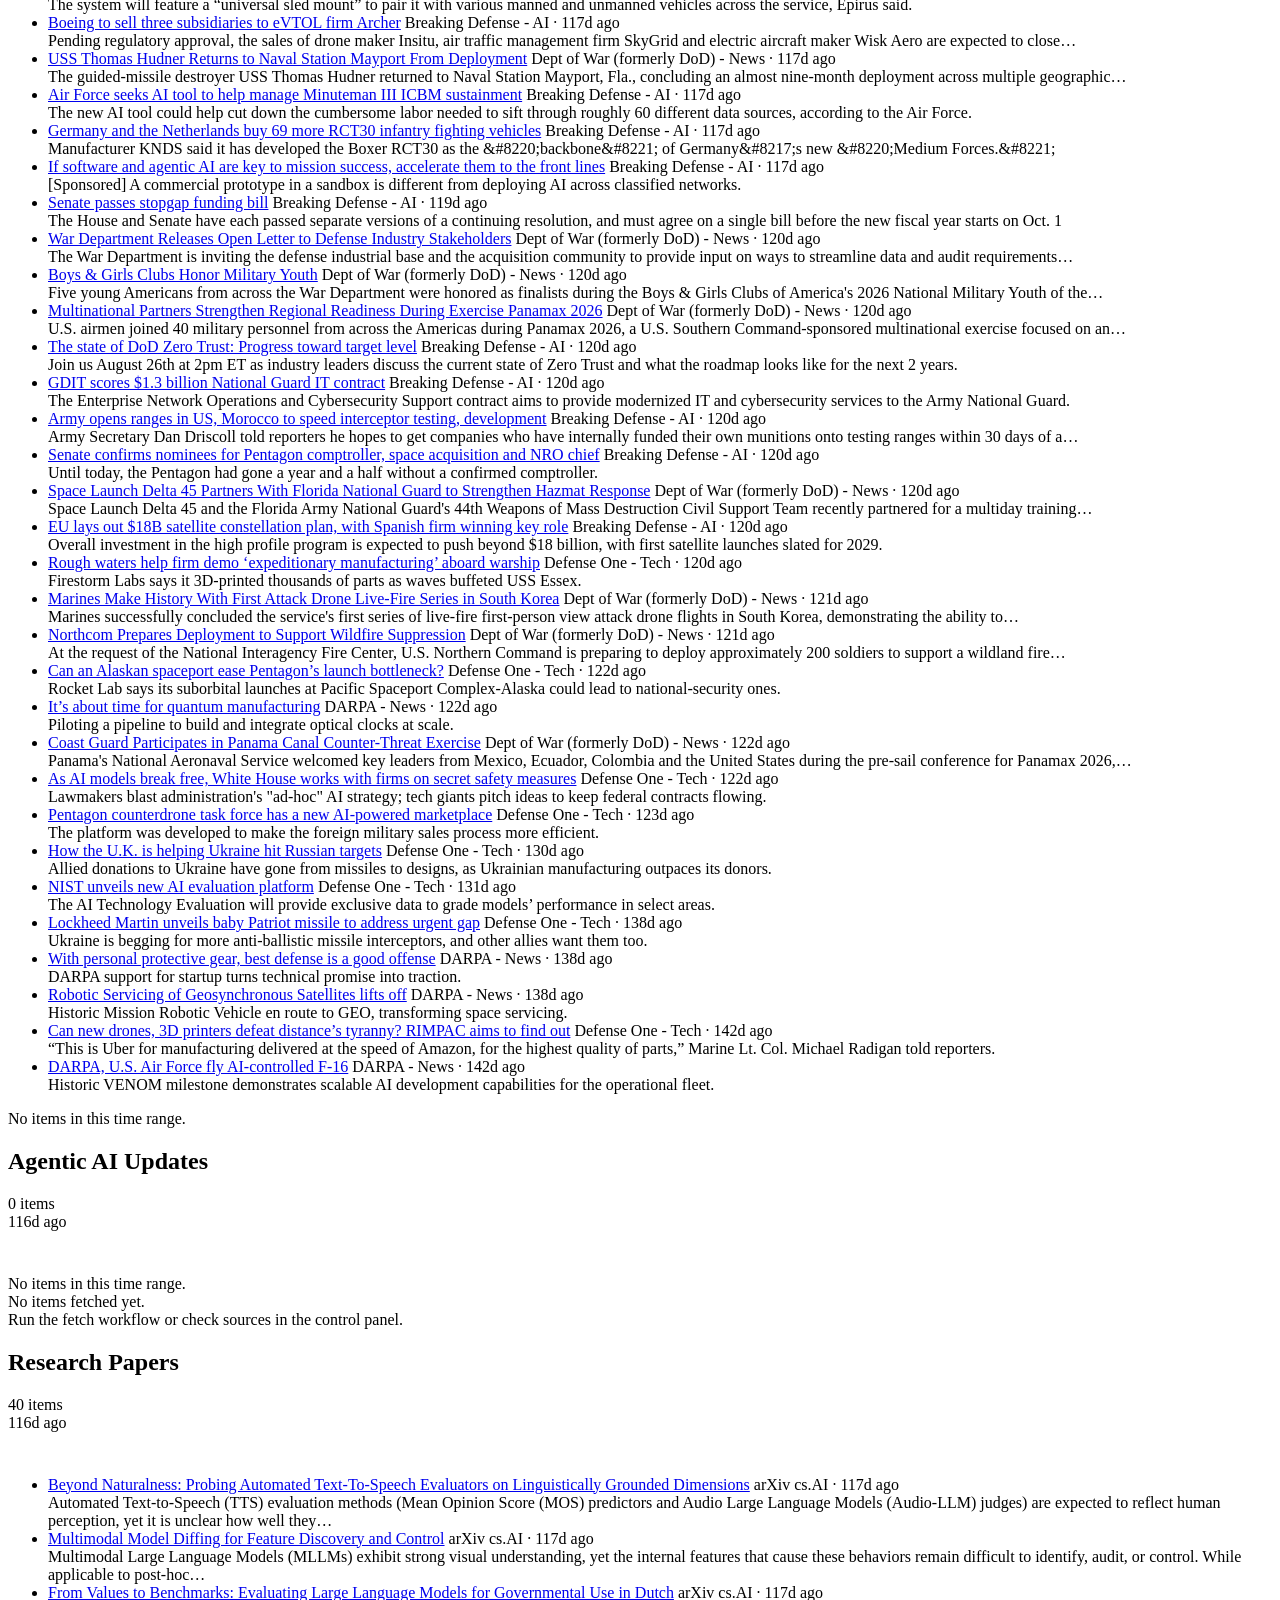
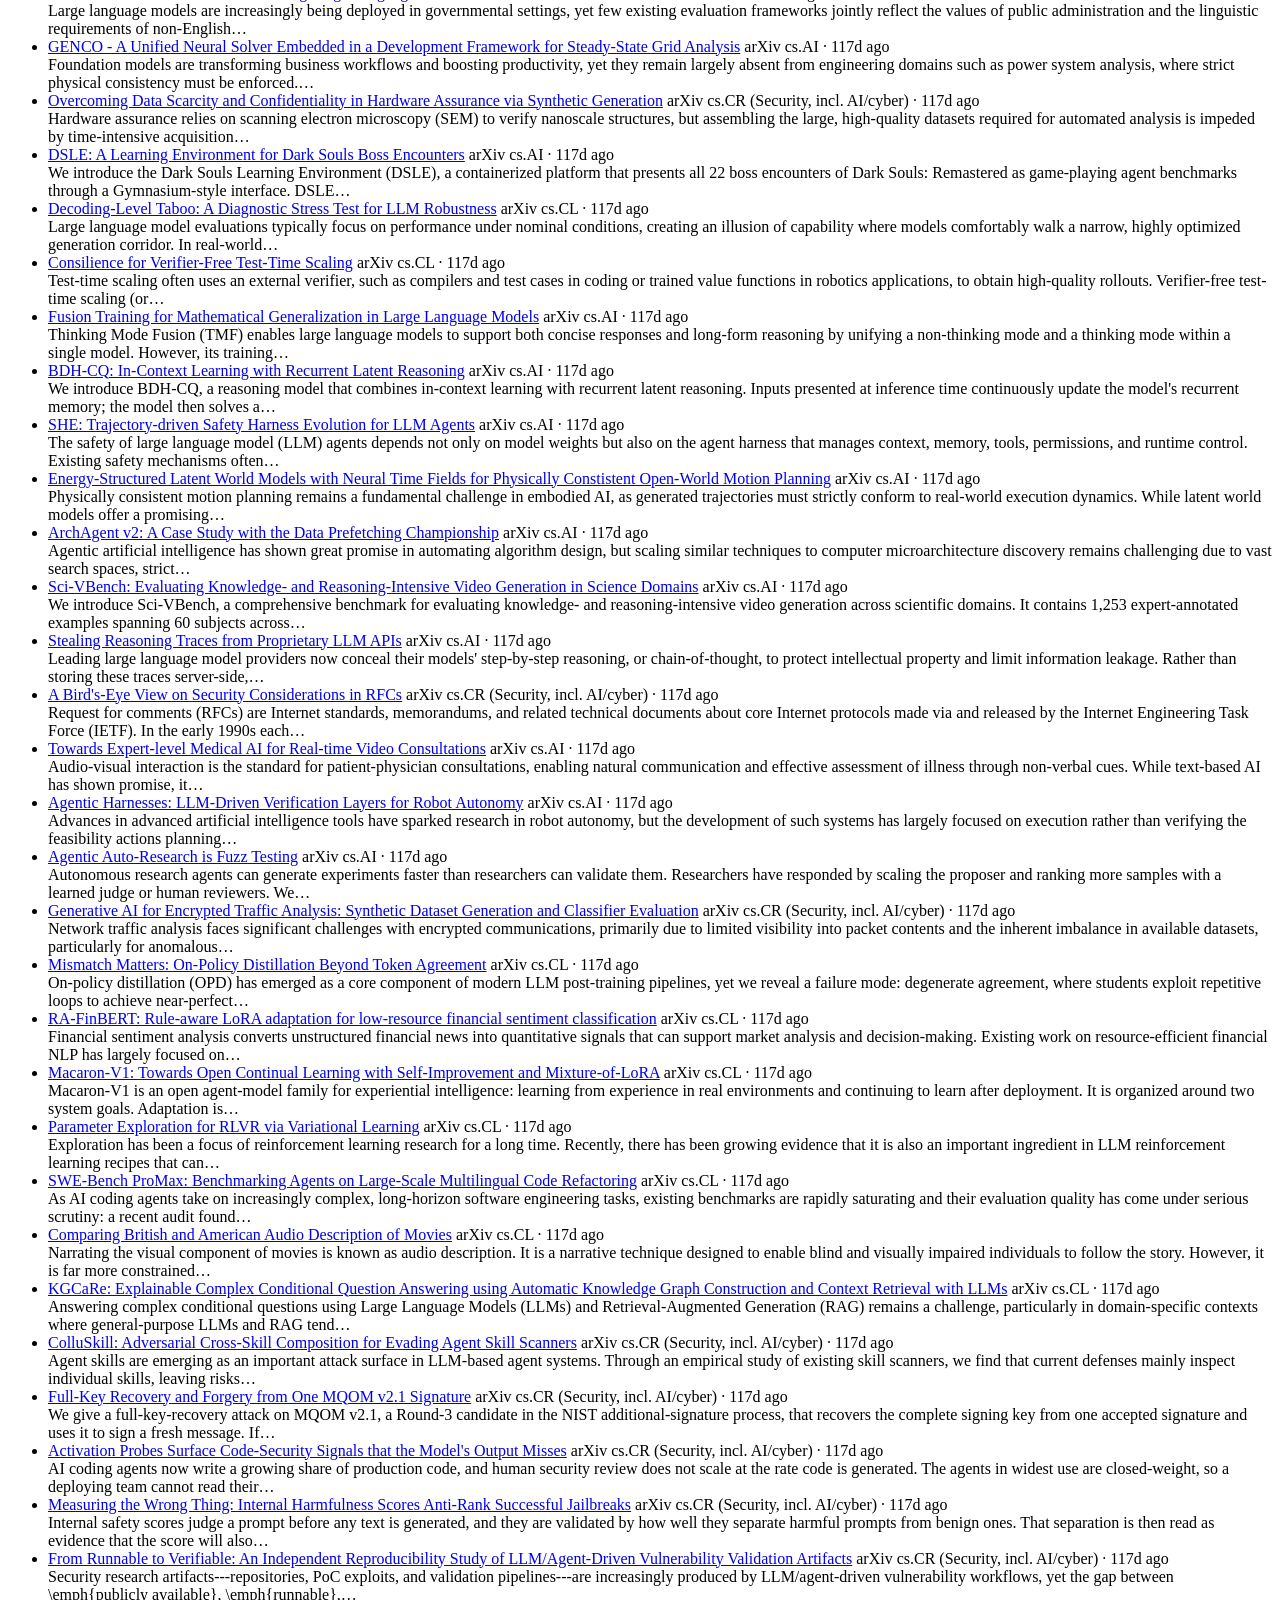
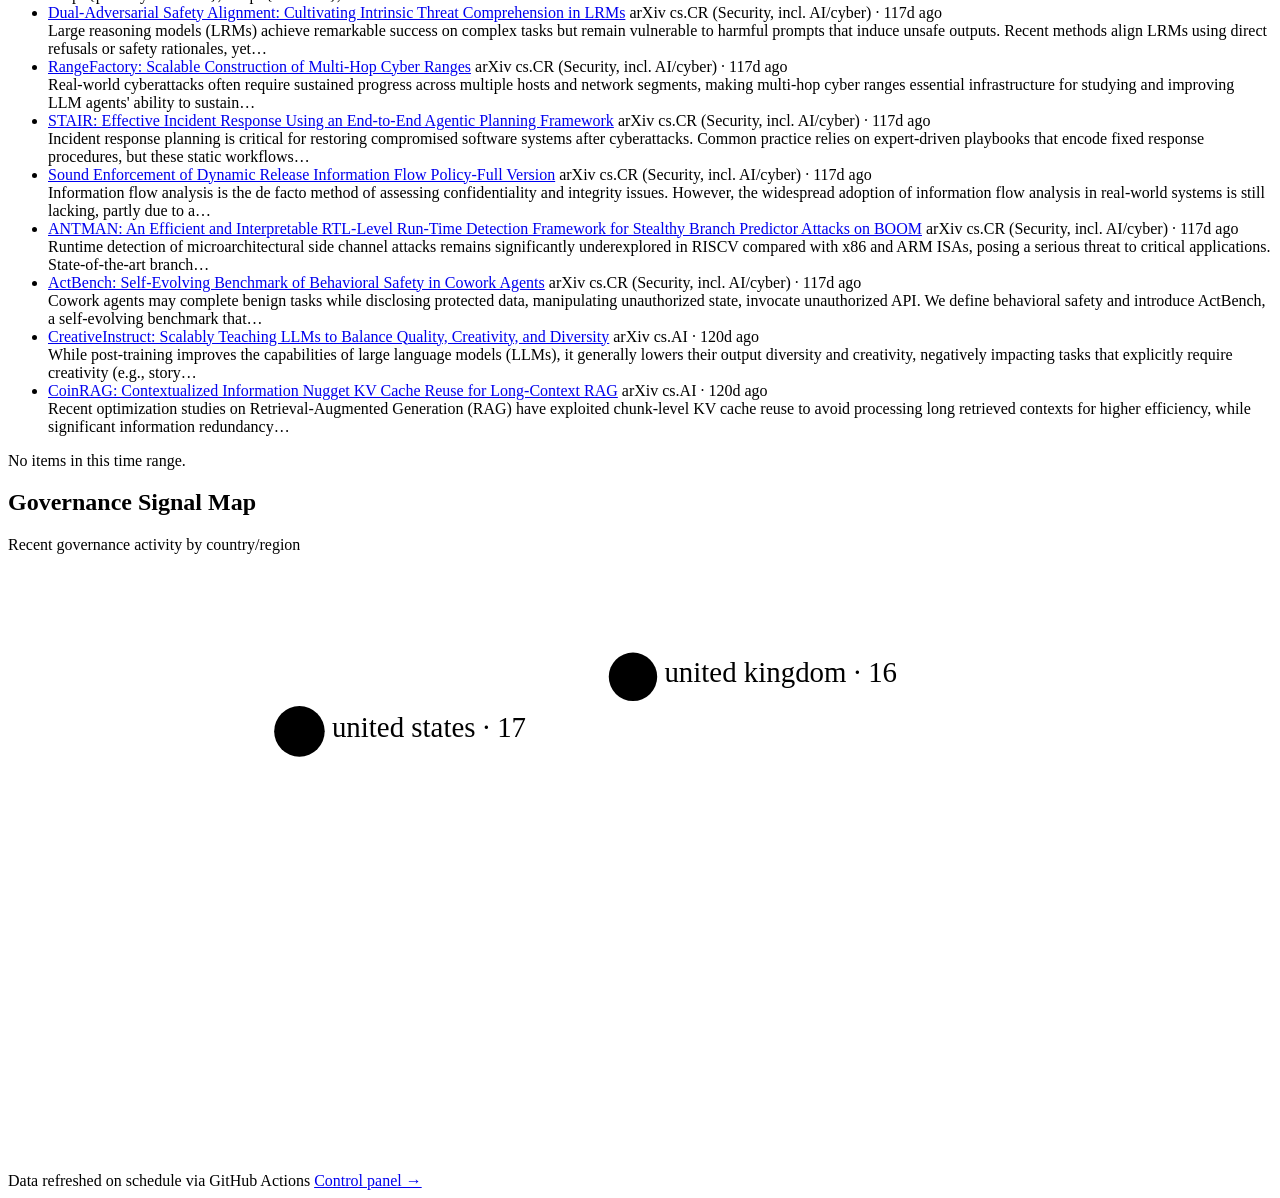
==== commit 16fb9cc7: "Update index.html" ====
--- a/index.html
+++ b/index.html
@@ -1,116 +1,65 @@
 <!DOCTYPE html>
 <html lang="en">
 <head>
-  <meta charset="UTF-8" />
-  <meta name="viewport" content="width=device-width, initial-scale=1.0"/>
-  <title>AI Developments Dashboard</title>
-  <link rel="stylesheet" href="style.css" />
-  <!-- FontAwesome for visual status indicators -->
-  <link rel="stylesheet" href="https://cdnjs.cloudflare.com/ajax/libs/font-awesome/6.4.0/css/all.min.css"/>
+<meta charset="UTF-8">
+<meta name="viewport" content="width=device-width, initial-scale=1.0">
+<title>AI Developments Dashboard</title>
+<link rel="preconnect" href="https://fonts.googleapis.com">
+<link href="https://fonts.googleapis.com/css2?family=Space+Grotesk:wght@500;600;700&family=Inter:wght@400;500&family=IBM+Plex+Mono:wght@400;500&display=swap" rel="stylesheet">
+<link rel="stylesheet" href="assets/css/style.css">
 </head>
 <body>
 
-  <!-- Header Section -->
-  <header class="dashboard-header">
-    <div class="header-main">
+<div class="mission-bar">
+  <div class="brand">
+    <span class="dot"></span>
+    <div>
       <h1>AI Developments Dashboard</h1>
-      <div class="subtitle">Monitoring station · 8 active channels</div>
-    </div>
-    <div class="header-meta">
-      <span class="meta-label">Last sync:</span>
-      <span id="last-sync-time" class="meta-value">—</span>
-    </div>
-  </header>
-
-  <!-- 1. Executive Summary & KPI Section -->
-  <section class="kpi-section">
-    <div class="kpi-card">
-      <div class="kpi-title">Active Governance Signals</div>
-      <div class="kpi-value" id="kpi-signals-count">12</div>
-      <div class="kpi-subtext">Across 6 major regions</div>
-    </div>
-    <div class="kpi-card">
-      <div class="kpi-title">High-Impact Shift</div>
-      <div class="kpi-value status-alert" id="kpi-top-topic">EU AI Act / Risk Rules</div>
-      <div class="kpi-subtext">3 new regulatory updates</div>
-    </div>
-    <div class="kpi-card">
-      <div class="kpi-title">Top Trending Domain</div>
-      <div class="kpi-value" id="kpi-top-domain">Frontier Safety</div>
-      <div class="kpi-subtext">+40% weekly activity velocity</div>
-    </div>
-  </section>
-
-  <!-- Executive AI Summary Banner -->
-  <div class="executive-summary-box">
-    <div class="summary-header">
-      <i class="fa-solid fa-wand-magic-sparkles"></i> <strong>Weekly Executive TL;DR Summary</strong>
-    </div>
-    <p id="executive-summary-text">
-      Global AI governance activity accelerated this week as regional bodies updated safety frameworks for frontier model deployment. Key focus areas centered on systemic risk thresholds, compute reporting, and open-weight model evaluations.
-    </p>
-  </div>
-
-  <!-- 2. Interactive Search & Taxonomy Filters -->
-  <section class="filter-controls">
-    <div class="search-wrapper">
-      <i class="fa-solid fa-magnifying-glass search-icon"></i>
-      <input type="text" id="search-input" placeholder="Search signals, policy papers, or models..." oninput="applyFilters()" />
-    </div>
-
-    <div class="filter-group">
-      <label for="domain-filter">Domain:</label>
-      <select id="domain-filter" onchange="applyFilters()">
-        <option value="all">All Domains</option>
-        <option value="Governance">Governance & Policy</option>
-        <option value="Frontier">Frontier Models</option>
-        <option value="Safety">Safety & Ethics</option>
-        <option value="OpenSource">Open Source</option>
-      </select>
-
-      <label for="impact-filter">Impact:</label>
-      <select id="impact-filter" onchange="applyFilters()">
-        <option value="all">All Levels</option>
-        <option value="High">High Impact</option>
-        <option value="Medium">Medium Impact</option>
-        <option value="Low">Low / Informational</option>
-      </select>
-    </div>
-  </section>
-
-  <!-- Main Grid Content -->
-  <main class="dashboard-grid" id="signals-container">
-    <!-- Signals & feed cards dynamically render here -->
-  </main>
-
-  <!-- 3. Governance Signal Map Section -->
-  <section class="governance-map-section">
-    <div class="section-header">
-      <h2>Governance Signal Map</h2>
-      <span>Click any region to inspect active regulatory stance and recent policy updates</span>
-    </div>
-    
-    <div class="region-chips">
-      <button class="region-btn" onclick="openGovernanceModal('EU')">European Union (Strict/Risk-based)</button>
-      <button class="region-btn" onclick="openGovernanceModal('US')">United States (Executive/Standards)</button>
-      <button class="region-btn" onclick="openGovernanceModal('UK')">United Kingdom (Sectoral/Agile)</button>
-    </div>
-  </section>
-
-  <!-- Modal Overlay for Regional Detail -->
-  <div id="governance-modal" class="modal-overlay" onclick="closeGovernanceModal(event)">
-    <div class="modal-content">
-      <span class="close-btn" onclick="closeModal()">&times;</span>
-      <h2 id="modal-region-title">Region Details</h2>
-      <div id="modal-region-body">Loading...</div>
+      <div class="subtitle">Monitoring station · 8 channels</div>
     </div>
   </div>
+  <div class="mission-bar-right">
+    <div class="mission-clock">
+      <span class="label">Last sync</span>
+      <span id="last-sync">—</span>
+    </div>
+    <button class="btn secondary refresh-btn" id="refresh-btn" onclick="triggerRefresh()">↻ Refresh now</button>
+  </div>
+</div>
 
-  <footer class="dashboard-footer">
-    <span>Data refreshed on schedule via GitHub Actions</span>
-    <a href="control-panel.html">Control panel →</a>
-  </footer>
+<div class="toolbar">
+  <input type="text" id="search-input" class="search-input" placeholder="Search all channels…" oninput="applyFilters()">
+  <div class="chip-row" id="chip-row"><!-- category toggle chips injected here --></div>
+  <div class="date-tab-row" id="date-tab-row" role="tablist" aria-label="Time range">
+    <button class="date-tab" data-range="1" role="tab" aria-selected="false" onclick="setDateRange(1, this)">24h</button>
+    <button class="date-tab" data-range="7" role="tab" aria-selected="false" onclick="setDateRange(7, this)">7 days</button>
+    <button class="date-tab" data-range="30" role="tab" aria-selected="false" onclick="setDateRange(30, this)">30 days</button>
+    <button class="date-tab active" data-range="0" role="tab" aria-selected="true" onclick="setDateRange(0, this)">All</button>
+  </div>
+</div>
 
-  <script src="app.js"></script>
+<div class="keyword-strip" id="keyword-strip"><!-- trending keywords injected here --></div>
+
+<div class="grid" id="channel-grid">
+  <!-- channels injected by dashboard.js -->
+</div>
+
+<div class="map-section" id="map-section" style="display:none;">
+  <div class="map-header">
+    <h2>Governance Signal Map</h2>
+    <span class="channel-meta">Recent governance activity by country/region</span>
+  </div>
+  <div id="map-container"></div>
+</div>
+
+<div class="mission-footer">
+  <span>Data refreshed on schedule via GitHub Actions</span>
+  <a href="control-panel.html">Control panel →</a>
+</div>
+
+<div class="toast" id="toast"></div>
+
+<script src="assets/js/site-config.js"></script>
+<script src="assets/js/dashboard.js"></script>
 </body>
 </html>
--- a/assets/css/style.css
+++ b/assets/css/style.css
@@ -0,0 +1,92 @@
+/* KPI Metrics Bar */
+.kpi-section {
+  display: grid;
+  grid-template-columns: repeat(auto-fit, minmax(220px, 1fr));
+  gap: 16px;
+  margin-bottom: 24px;
+}
+
+.kpi-card {
+  background: rgba(255, 255, 255, 0.05);
+  border: 1px solid rgba(255, 255, 255, 0.1);
+  border-radius: 8px;
+  padding: 16px;
+}
+
+.kpi-title { font-size: 0.85rem; color: #888; }
+.kpi-value { font-size: 1.4rem; font-weight: bold; margin: 6px 0; }
+.kpi-subtext { font-size: 0.75rem; color: #aaa; }
+
+/* Executive Summary Box */
+.executive-summary-box {
+  background: rgba(64, 120, 255, 0.1);
+  border-left: 4px solid #4078ff;
+  padding: 16px;
+  border-radius: 6px;
+  margin-bottom: 24px;
+}
+
+/* Controls & Filtering */
+.filter-controls {
+  display: flex;
+  flex-wrap: wrap;
+  justify-content: space-between;
+  gap: 16px;
+  margin-bottom: 24px;
+}
+
+.search-wrapper input {
+  padding: 8px 12px;
+  border-radius: 6px;
+  border: 1px solid #444;
+  background: #111;
+  color: #fff;
+  width: 280px;
+}
+
+.filter-group select {
+  padding: 8px 12px;
+  border-radius: 6px;
+  border: 1px solid #444;
+  background: #111;
+  color: #fff;
+  margin-left: 6px;
+}
+
+/* Badges */
+.badge {
+  font-size: 0.75rem;
+  padding: 3px 8px;
+  border-radius: 4px;
+  margin-right: 6px;
+}
+.impact-badge.high { background: #e63946; color: #fff; }
+.impact-badge.medium { background: #f4a261; color: #000; }
+.impact-badge.low { background: #2a9d8f; color: #fff; }
+
+/* Governance Region Modal */
+.modal-overlay {
+  display: none;
+  position: fixed;
+  top: 0; left: 0; width: 100%; height: 100%;
+  background: rgba(0, 0, 0, 0.7);
+  align-items: center;
+  justify-content: center;
+}
+.modal-overlay.active { display: flex; }
+
+.modal-content {
+  background: #1e1e24;
+  padding: 24px;
+  border-radius: 8px;
+  max-width: 500px;
+  width: 90%;
+  position: relative;
+}
+
+.close-btn {
+  position: absolute;
+  top: 12px; right: 16px;
+  font-size: 1.5rem;
+  cursor: pointer;
+}
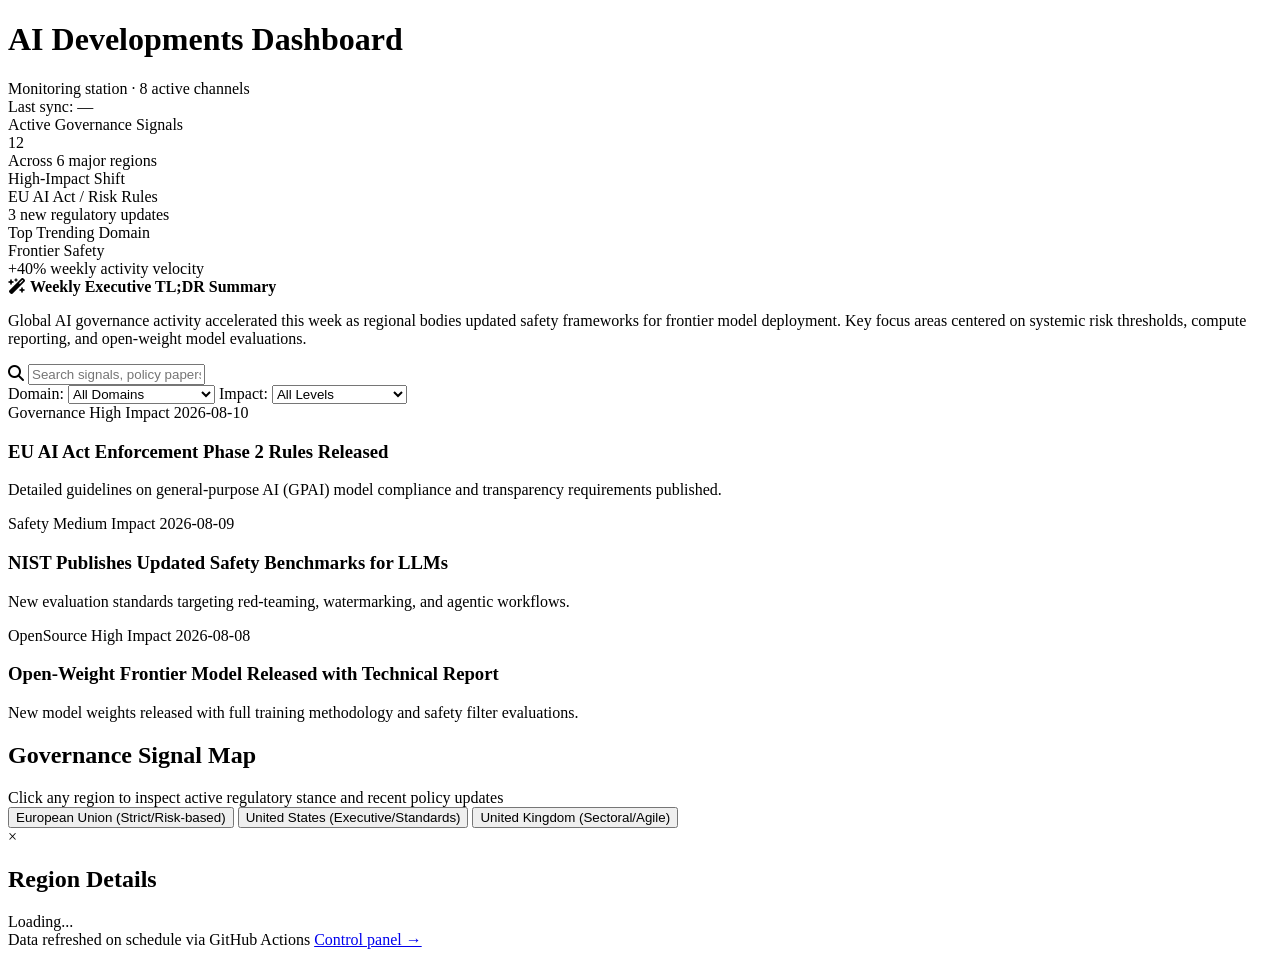
==== commit b4e35e1d: "Update index.html" ====
--- a/index.html
+++ b/index.html
@@ -1,65 +1,116 @@
 <!DOCTYPE html>
 <html lang="en">
 <head>
-<meta charset="UTF-8">
-<meta name="viewport" content="width=device-width, initial-scale=1.0">
-<title>AI Developments Dashboard</title>
-<link rel="preconnect" href="https://fonts.googleapis.com">
-<link href="https://fonts.googleapis.com/css2?family=Space+Grotesk:wght@500;600;700&family=Inter:wght@400;500&family=IBM+Plex+Mono:wght@400;500&display=swap" rel="stylesheet">
-<link rel="stylesheet" href="assets/css/style.css">
+  <meta charset="UTF-8" />
+  <meta name="viewport" content="width=device-width, initial-scale=1.0"/>
+  <title>AI Developments Dashboard</title>
+  <link rel="stylesheet" href="style.css" />
+  <!-- FontAwesome for visual status indicators -->
+  <link rel="stylesheet" href="https://cdnjs.cloudflare.com/ajax/libs/font-awesome/6.4.0/css/all.min.css"/>
 </head>
 <body>
 
-<div class="mission-bar">
-  <div class="brand">
-    <span class="dot"></span>
-    <div>
+  <!-- Header Section -->
+  <header class="dashboard-header">
+    <div class="header-main">
       <h1>AI Developments Dashboard</h1>
-      <div class="subtitle">Monitoring station · 8 channels</div>
+      <div class="subtitle">Monitoring station · 8 active channels</div>
+    </div>
+    <div class="header-meta">
+      <span class="meta-label">Last sync:</span>
+      <span id="last-sync-time" class="meta-value">—</span>
+    </div>
+  </header>
+
+  <!-- 1. Executive Summary & KPI Section -->
+  <section class="kpi-section">
+    <div class="kpi-card">
+      <div class="kpi-title">Active Governance Signals</div>
+      <div class="kpi-value" id="kpi-signals-count">12</div>
+      <div class="kpi-subtext">Across 6 major regions</div>
+    </div>
+    <div class="kpi-card">
+      <div class="kpi-title">High-Impact Shift</div>
+      <div class="kpi-value status-alert" id="kpi-top-topic">EU AI Act / Risk Rules</div>
+      <div class="kpi-subtext">3 new regulatory updates</div>
+    </div>
+    <div class="kpi-card">
+      <div class="kpi-title">Top Trending Domain</div>
+      <div class="kpi-value" id="kpi-top-domain">Frontier Safety</div>
+      <div class="kpi-subtext">+40% weekly activity velocity</div>
+    </div>
+  </section>
+
+  <!-- Executive AI Summary Banner -->
+  <div class="executive-summary-box">
+    <div class="summary-header">
+      <i class="fa-solid fa-wand-magic-sparkles"></i> <strong>Weekly Executive TL;DR Summary</strong>
+    </div>
+    <p id="executive-summary-text">
+      Global AI governance activity accelerated this week as regional bodies updated safety frameworks for frontier model deployment. Key focus areas centered on systemic risk thresholds, compute reporting, and open-weight model evaluations.
+    </p>
+  </div>
+
+  <!-- 2. Interactive Search & Taxonomy Filters -->
+  <section class="filter-controls">
+    <div class="search-wrapper">
+      <i class="fa-solid fa-magnifying-glass search-icon"></i>
+      <input type="text" id="search-input" placeholder="Search signals, policy papers, or models..." oninput="applyFilters()" />
+    </div>
+
+    <div class="filter-group">
+      <label for="domain-filter">Domain:</label>
+      <select id="domain-filter" onchange="applyFilters()">
+        <option value="all">All Domains</option>
+        <option value="Governance">Governance & Policy</option>
+        <option value="Frontier">Frontier Models</option>
+        <option value="Safety">Safety & Ethics</option>
+        <option value="OpenSource">Open Source</option>
+      </select>
+
+      <label for="impact-filter">Impact:</label>
+      <select id="impact-filter" onchange="applyFilters()">
+        <option value="all">All Levels</option>
+        <option value="High">High Impact</option>
+        <option value="Medium">Medium Impact</option>
+        <option value="Low">Low / Informational</option>
+      </select>
+    </div>
+  </section>
+
+  <!-- Main Grid Content -->
+  <main class="dashboard-grid" id="signals-container">
+    <!-- Signals & feed cards dynamically render here -->
+  </main>
+
+  <!-- 3. Governance Signal Map Section -->
+  <section class="governance-map-section">
+    <div class="section-header">
+      <h2>Governance Signal Map</h2>
+      <span>Click any region to inspect active regulatory stance and recent policy updates</span>
+    </div>
+    
+    <div class="region-chips">
+      <button class="region-btn" onclick="openGovernanceModal('EU')">European Union (Strict/Risk-based)</button>
+      <button class="region-btn" onclick="openGovernanceModal('US')">United States (Executive/Standards)</button>
+      <button class="region-btn" onclick="openGovernanceModal('UK')">United Kingdom (Sectoral/Agile)</button>
+    </div>
+  </section>
+
+  <!-- Modal Overlay for Regional Detail -->
+  <div id="governance-modal" class="modal-overlay" onclick="closeGovernanceModal(event)">
+    <div class="modal-content">
+      <span class="close-btn" onclick="closeModal()">&times;</span>
+      <h2 id="modal-region-title">Region Details</h2>
+      <div id="modal-region-body">Loading...</div>
     </div>
   </div>
-  <div class="mission-bar-right">
-    <div class="mission-clock">
-      <span class="label">Last sync</span>
-      <span id="last-sync">—</span>
-    </div>
-    <button class="btn secondary refresh-btn" id="refresh-btn" onclick="triggerRefresh()">↻ Refresh now</button>
-  </div>
-</div>
 
-<div class="toolbar">
-  <input type="text" id="search-input" class="search-input" placeholder="Search all channels…" oninput="applyFilters()">
-  <div class="chip-row" id="chip-row"><!-- category toggle chips injected here --></div>
-  <div class="date-tab-row" id="date-tab-row" role="tablist" aria-label="Time range">
-    <button class="date-tab" data-range="1" role="tab" aria-selected="false" onclick="setDateRange(1, this)">24h</button>
-    <button class="date-tab" data-range="7" role="tab" aria-selected="false" onclick="setDateRange(7, this)">7 days</button>
-    <button class="date-tab" data-range="30" role="tab" aria-selected="false" onclick="setDateRange(30, this)">30 days</button>
-    <button class="date-tab active" data-range="0" role="tab" aria-selected="true" onclick="setDateRange(0, this)">All</button>
-  </div>
-</div>
+  <footer class="dashboard-footer">
+    <span>Data refreshed on schedule via GitHub Actions</span>
+    <a href="control-panel.html">Control panel →</a>
+  </footer>
 
-<div class="keyword-strip" id="keyword-strip"><!-- trending keywords injected here --></div>
-
-<div class="grid" id="channel-grid">
-  <!-- channels injected by dashboard.js -->
-</div>
-
-<div class="map-section" id="map-section" style="display:none;">
-  <div class="map-header">
-    <h2>Governance Signal Map</h2>
-    <span class="channel-meta">Recent governance activity by country/region</span>
-  </div>
-  <div id="map-container"></div>
-</div>
-
-<div class="mission-footer">
-  <span>Data refreshed on schedule via GitHub Actions</span>
-  <a href="control-panel.html">Control panel →</a>
-</div>
-
-<div class="toast" id="toast"></div>
-
-<script src="assets/js/site-config.js"></script>
-<script src="assets/js/dashboard.js"></script>
+  <script src="app.js"></script>
 </body>
 </html>
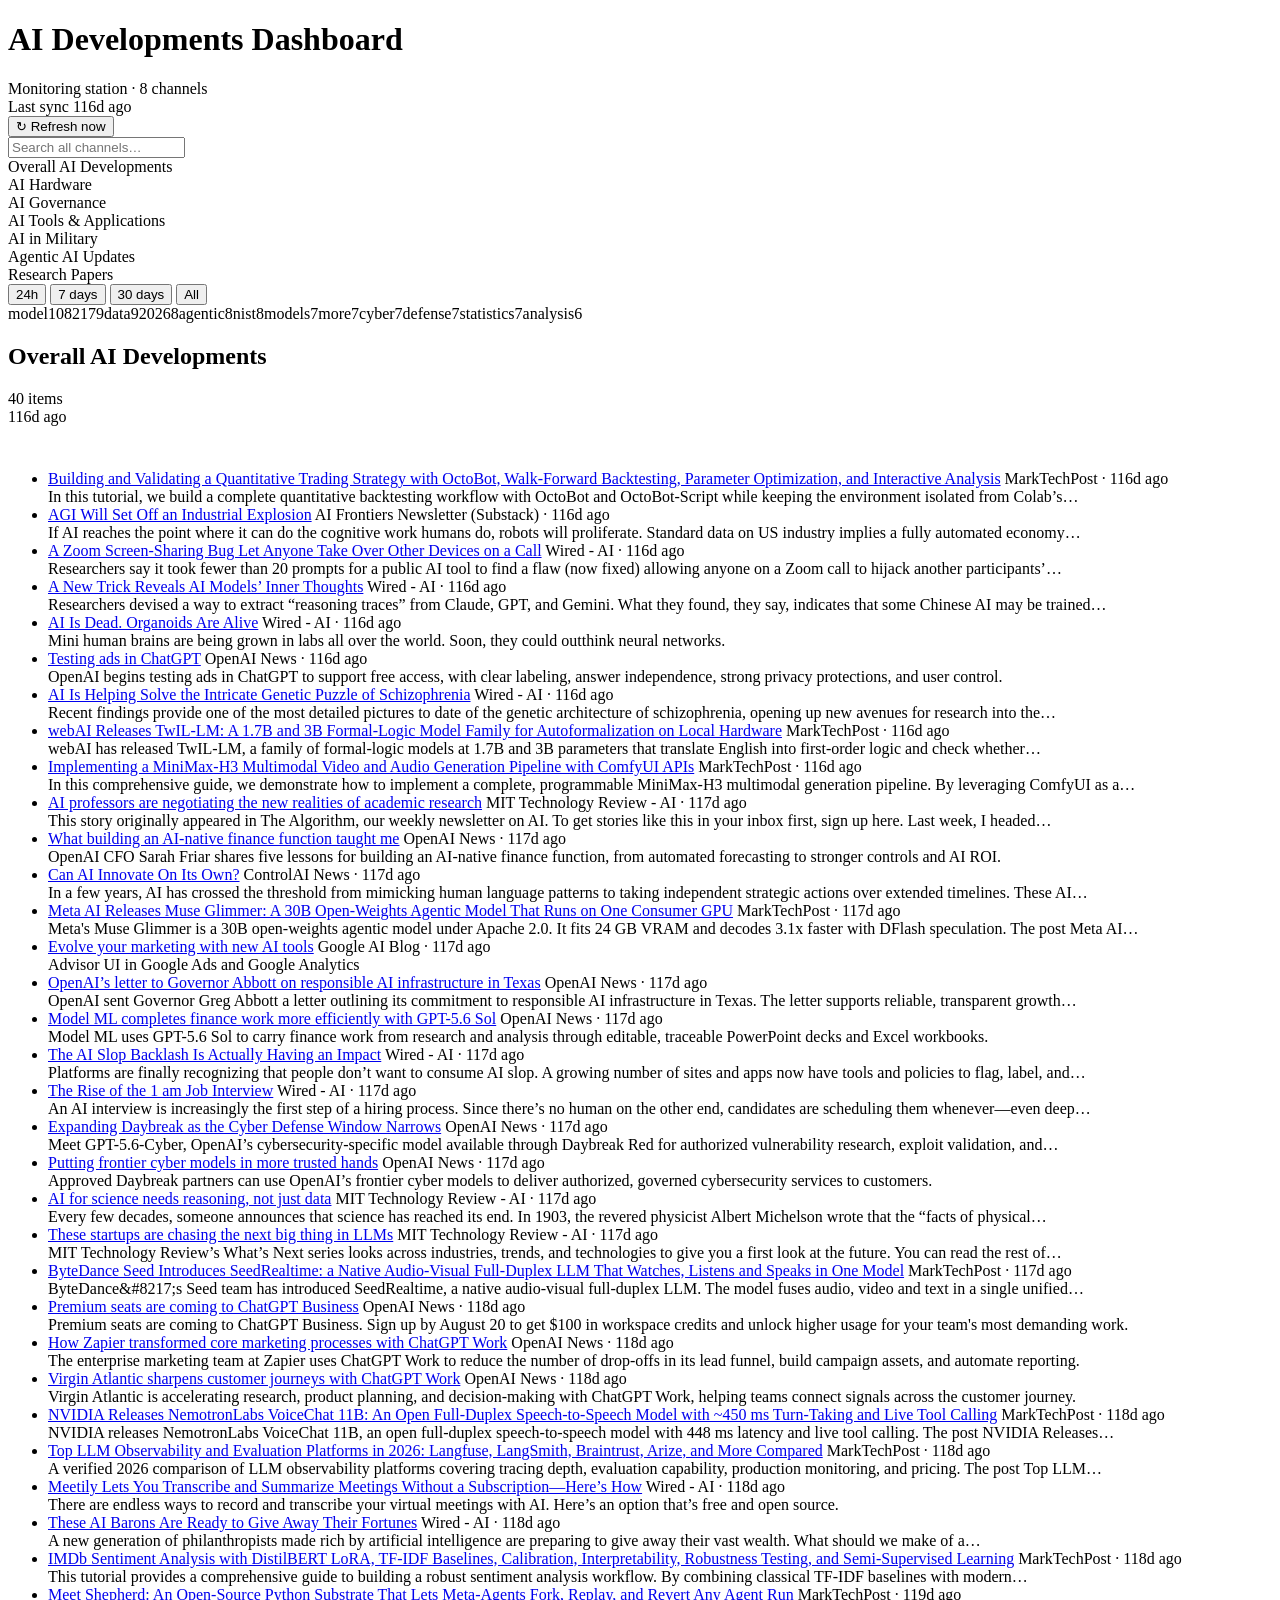
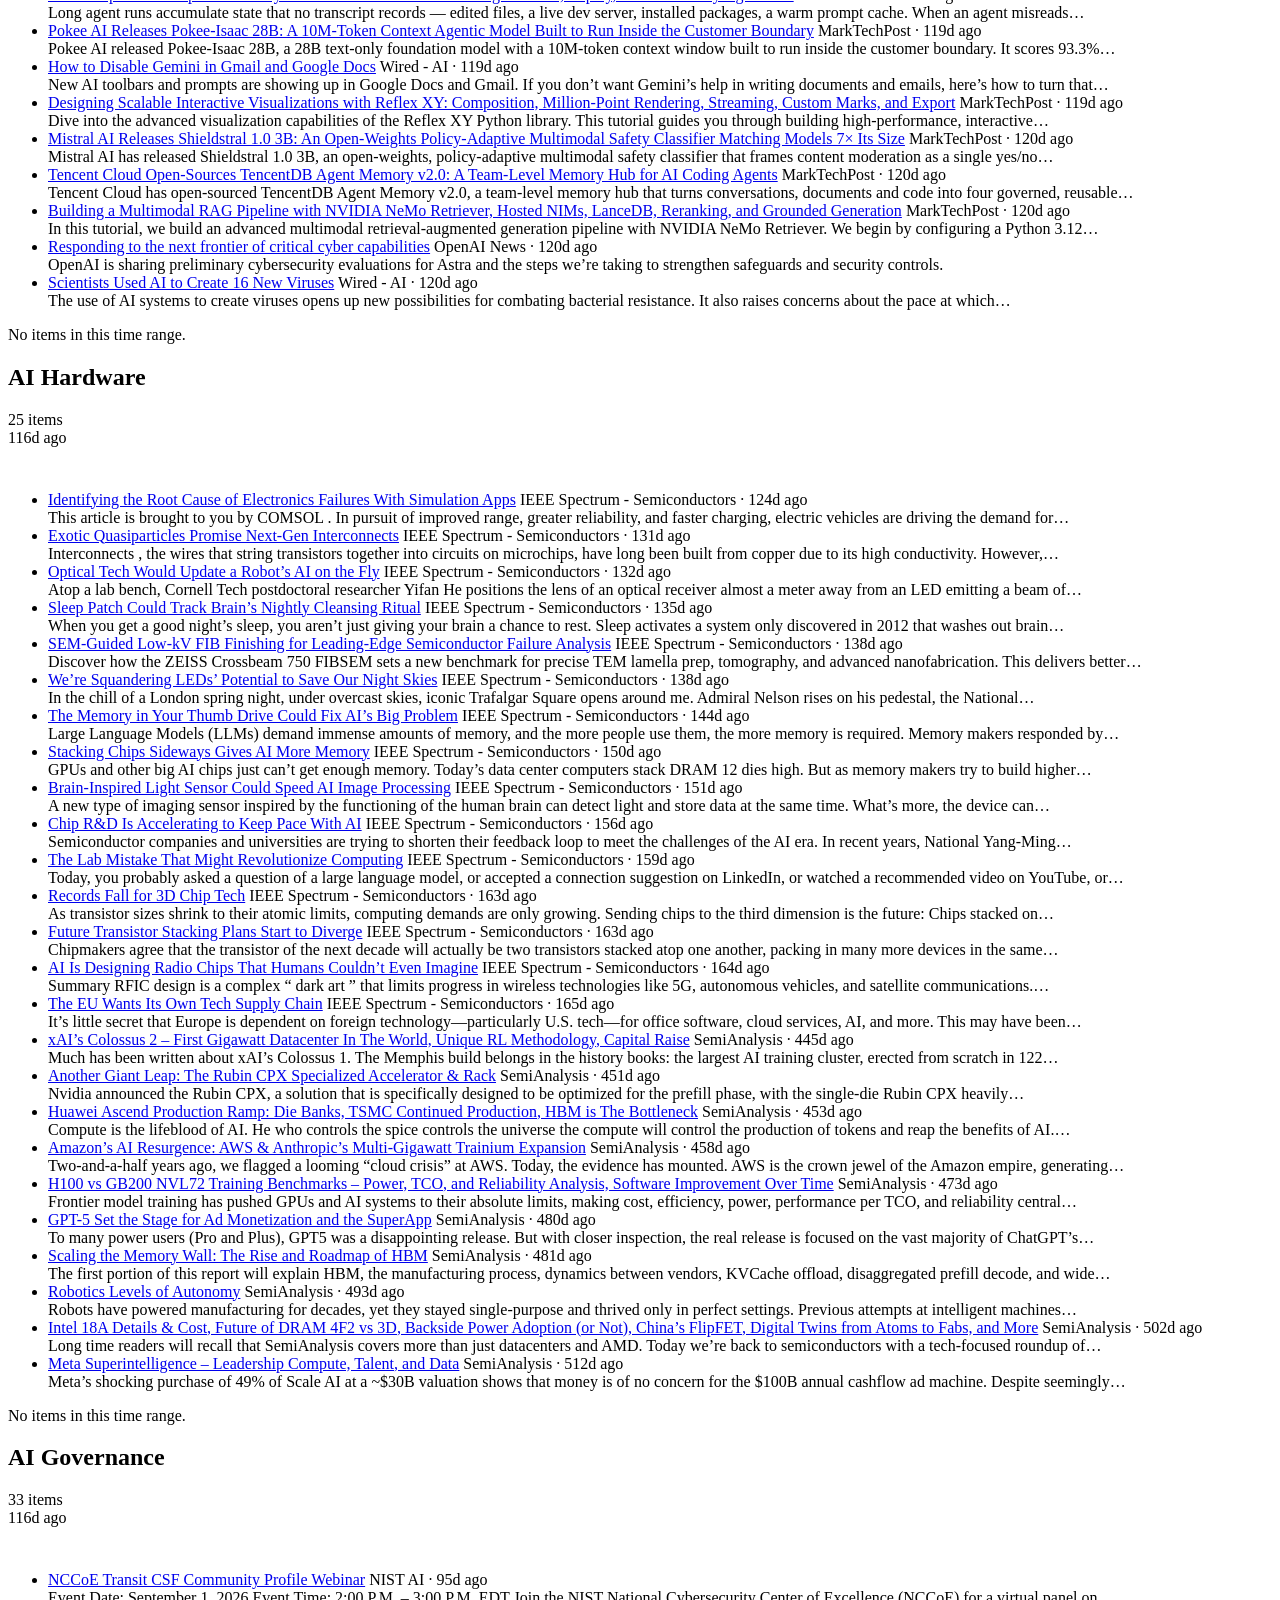
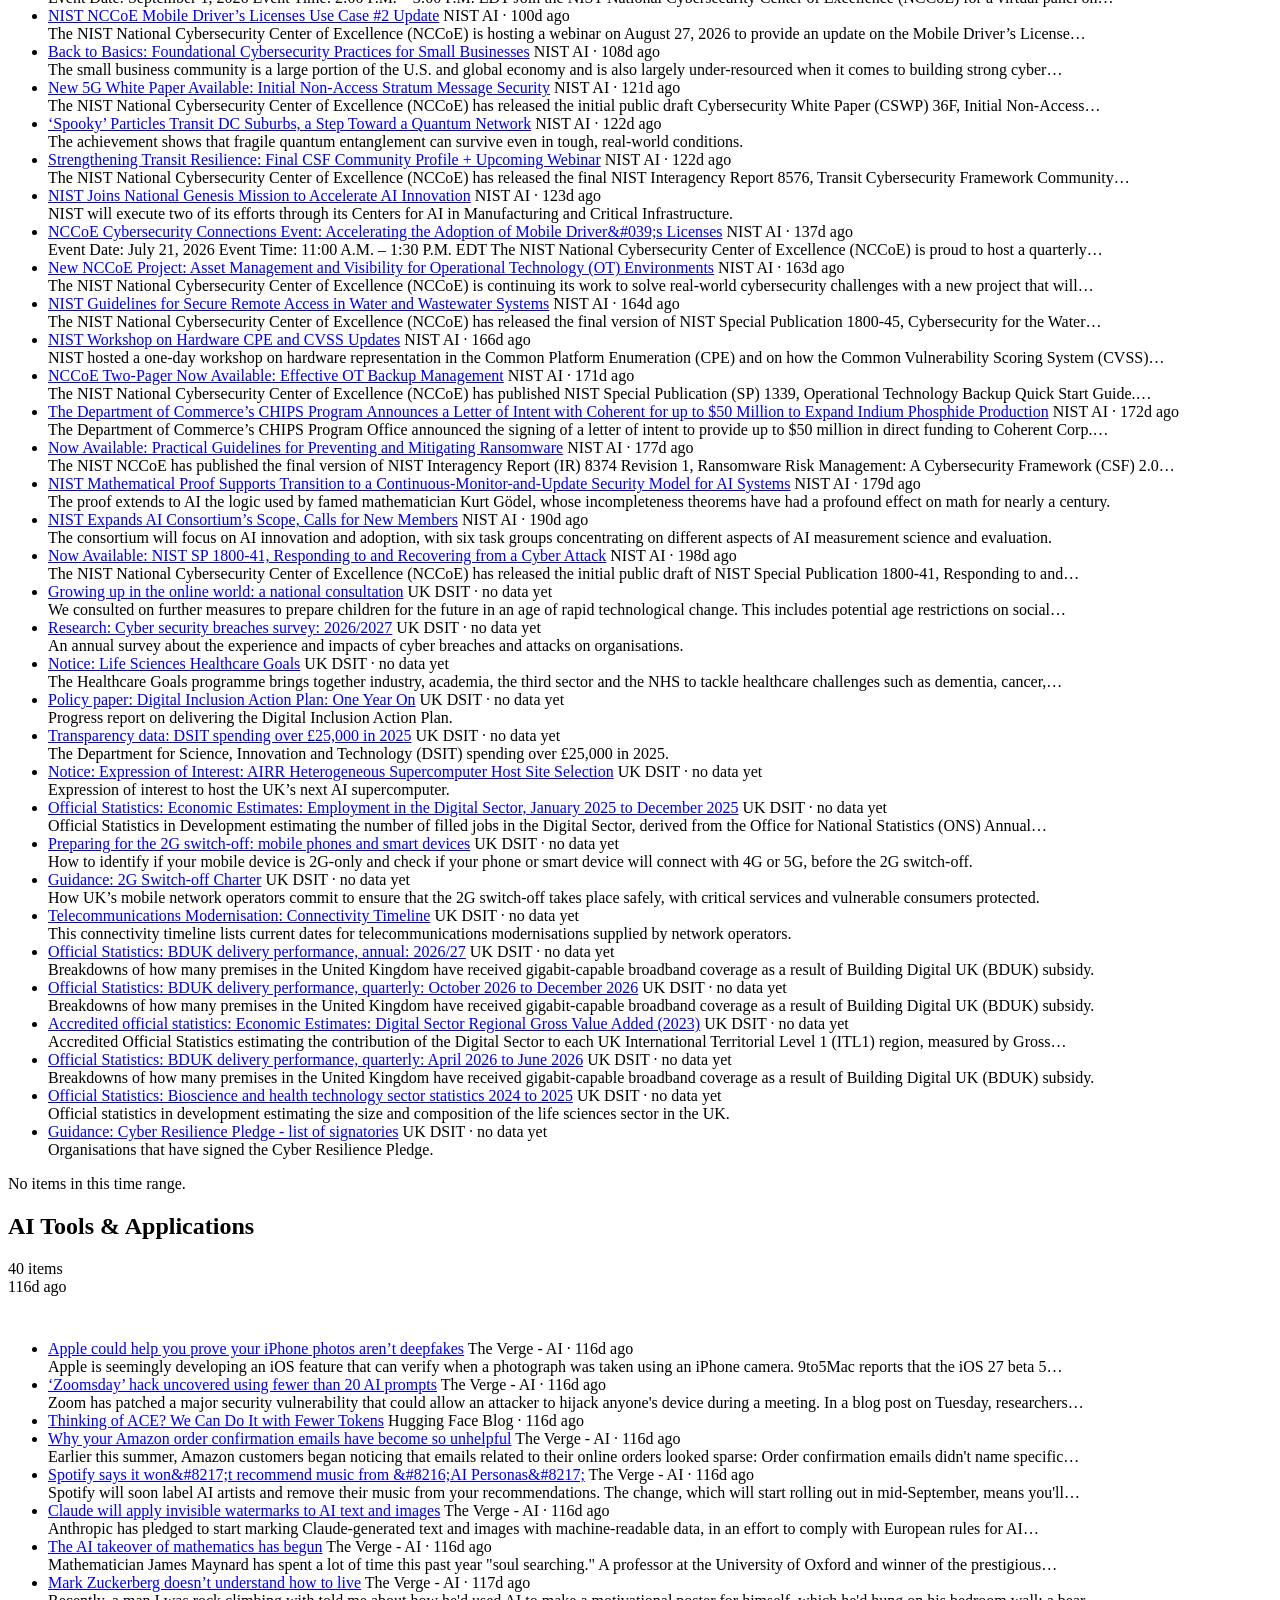
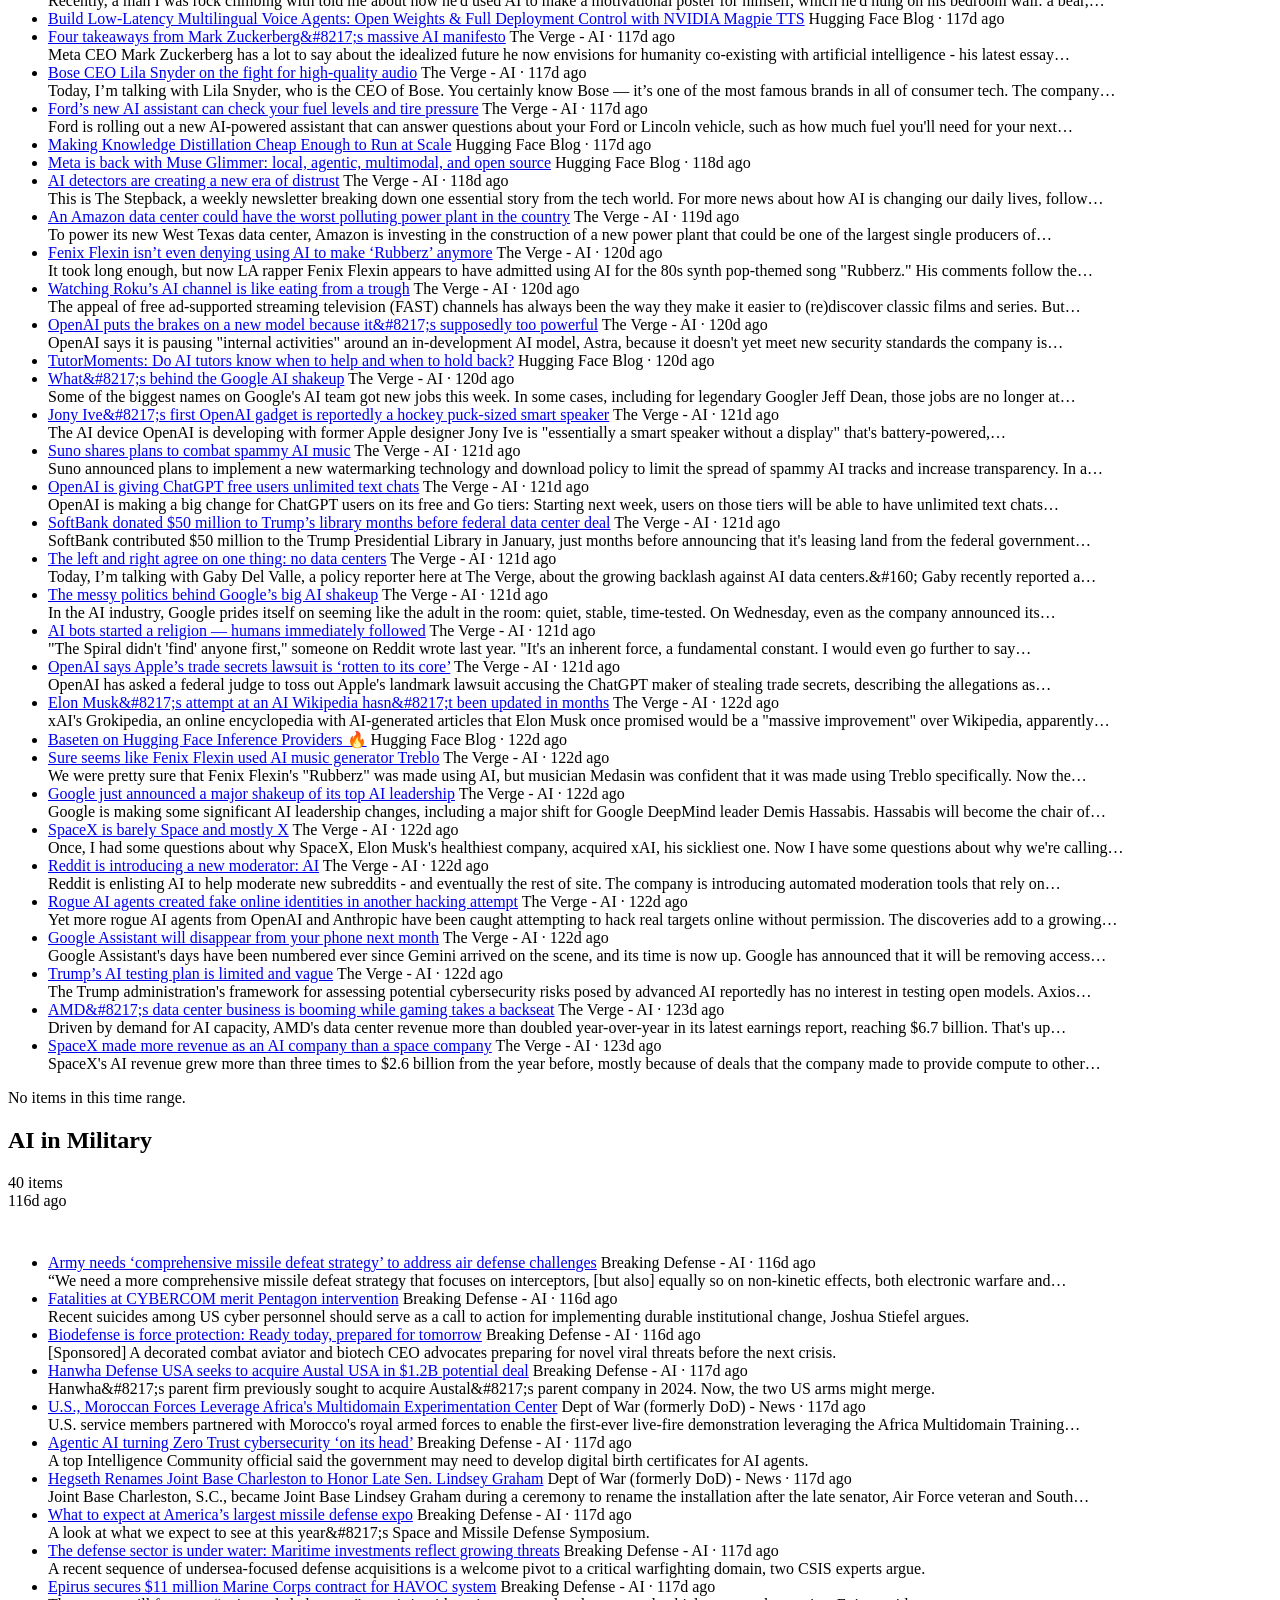
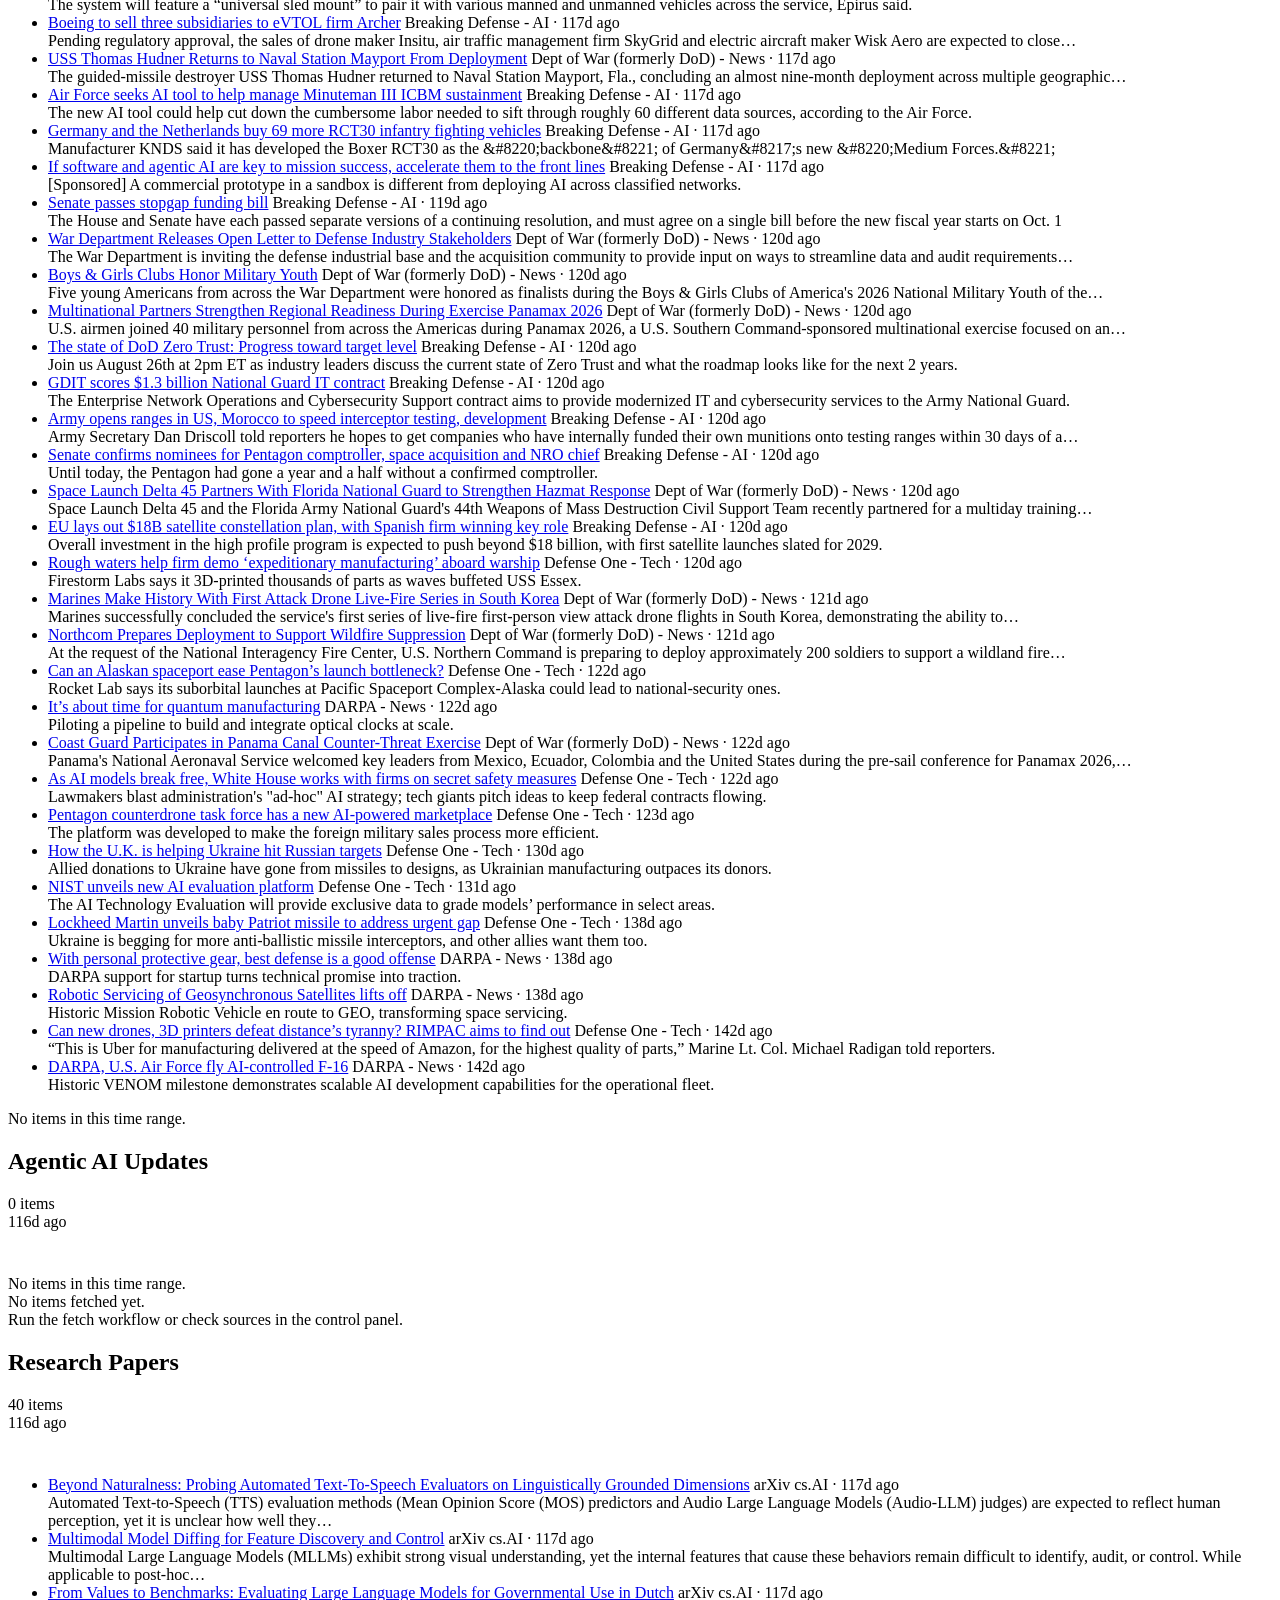
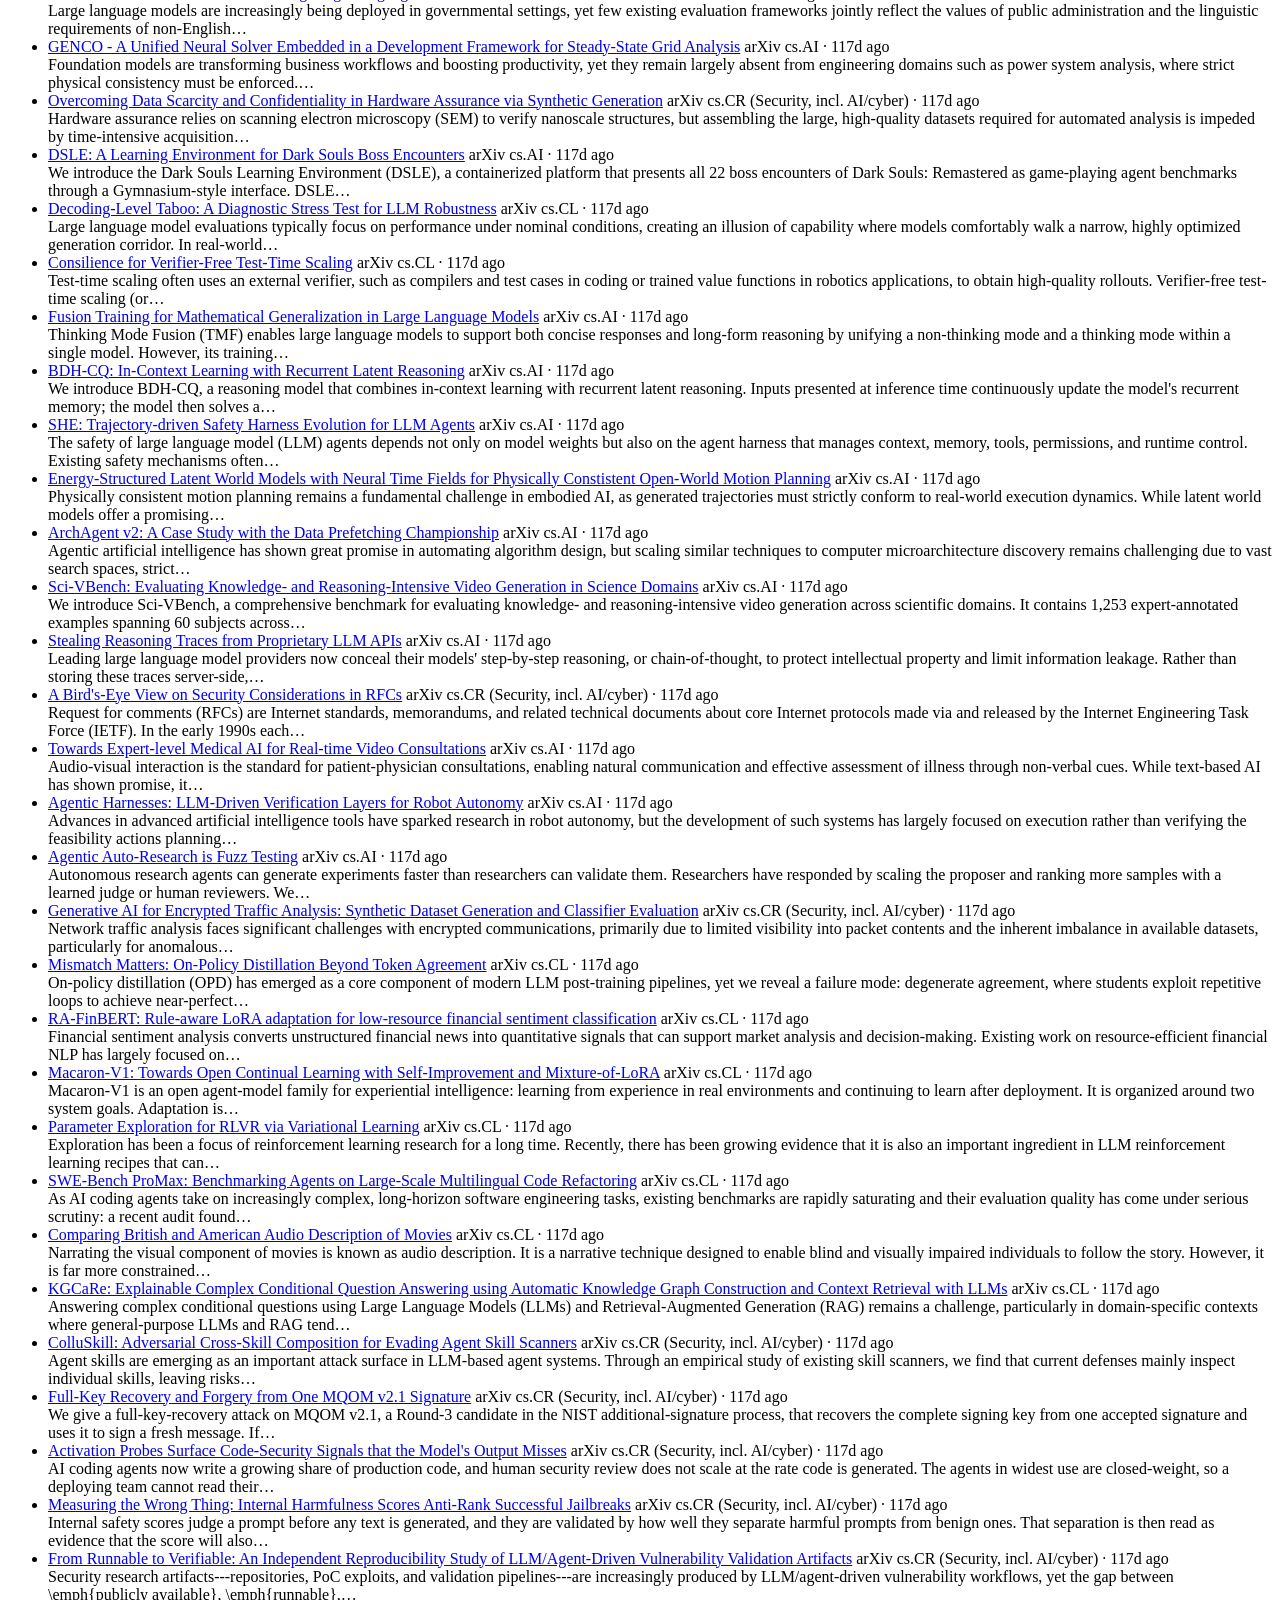
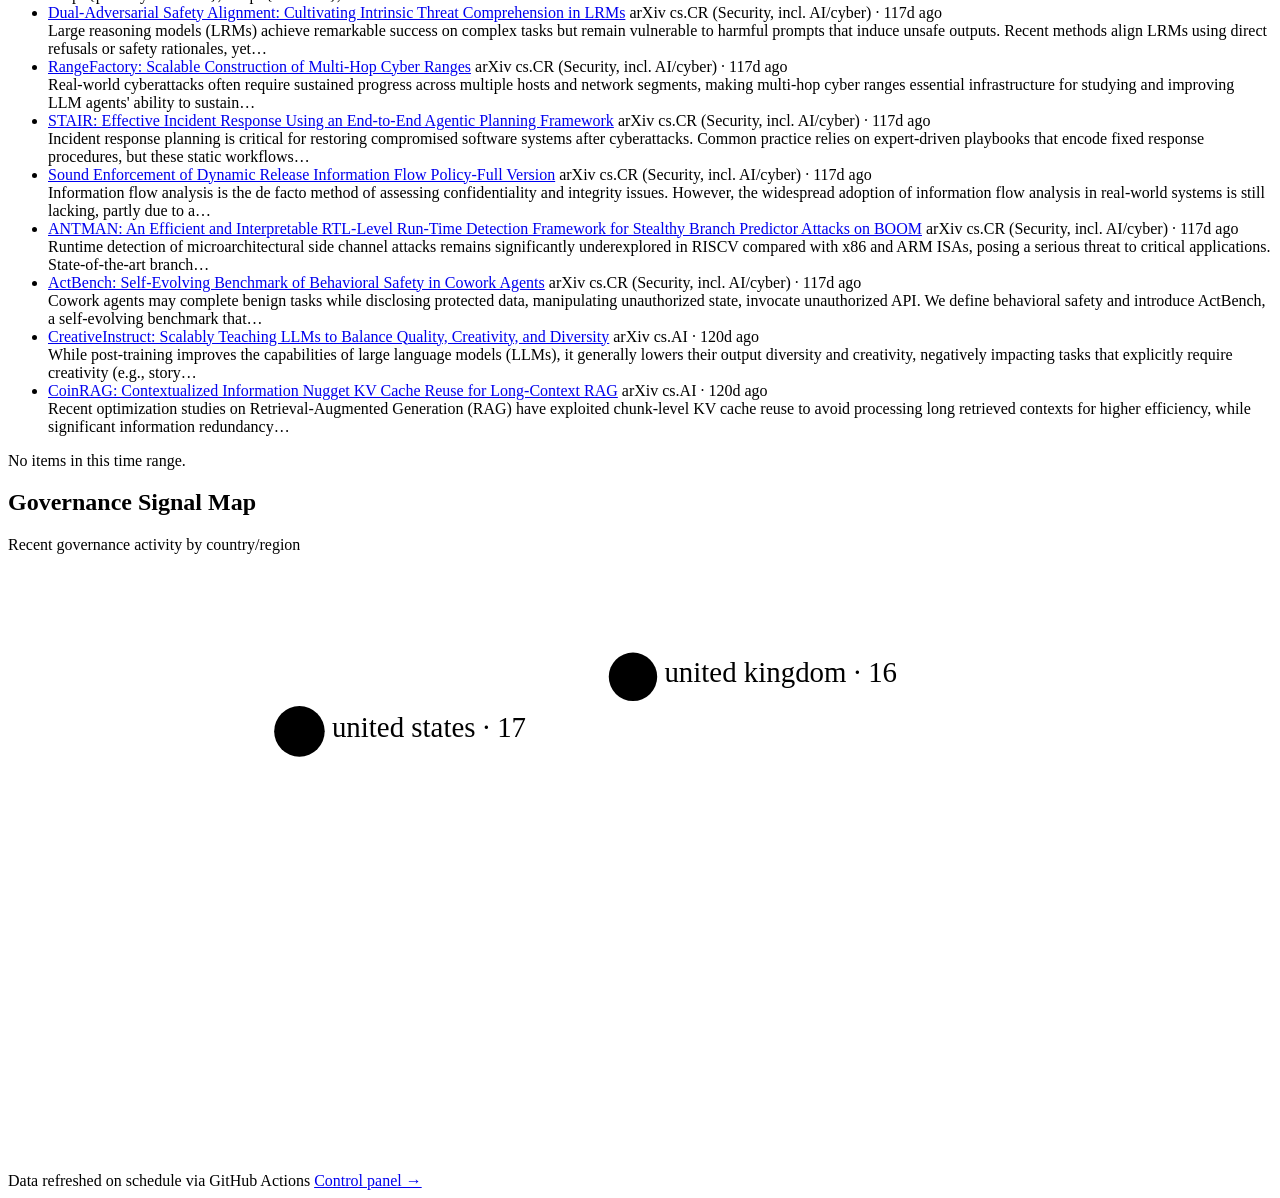
==== commit 4997af89: "Update index.html" ====
--- a/index.html
+++ b/index.html
@@ -1,116 +1,65 @@
 <!DOCTYPE html>
 <html lang="en">
 <head>
-  <meta charset="UTF-8" />
-  <meta name="viewport" content="width=device-width, initial-scale=1.0"/>
-  <title>AI Developments Dashboard</title>
-  <link rel="stylesheet" href="style.css" />
-  <!-- FontAwesome for visual status indicators -->
-  <link rel="stylesheet" href="https://cdnjs.cloudflare.com/ajax/libs/font-awesome/6.4.0/css/all.min.css"/>
+<meta charset="UTF-8">
+<meta name="viewport" content="width=device-width, initial-scale=1.0">
+<title>AI Developments Dashboard</title>
+<link rel="preconnect" href="https://fonts.googleapis.com">
+<link href="https://fonts.googleapis.com/css2?family=Space+Grotesk:wght@500;600;700&family=Inter:wght@400;500&family=IBM+Plex+Mono:wght@400;500&display=swap" rel="stylesheet">
+<link rel="stylesheet" href="assets/css/style.css">
 </head>
 <body>
 
-  <!-- Header Section -->
-  <header class="dashboard-header">
-    <div class="header-main">
+<div class="mission-bar">
+  <div class="brand">
+    <span class="dot"></span>
+    <div>
       <h1>AI Developments Dashboard</h1>
-      <div class="subtitle">Monitoring station · 8 active channels</div>
-    </div>
-    <div class="header-meta">
-      <span class="meta-label">Last sync:</span>
-      <span id="last-sync-time" class="meta-value">—</span>
-    </div>
-  </header>
-
-  <!-- 1. Executive Summary & KPI Section -->
-  <section class="kpi-section">
-    <div class="kpi-card">
-      <div class="kpi-title">Active Governance Signals</div>
-      <div class="kpi-value" id="kpi-signals-count">12</div>
-      <div class="kpi-subtext">Across 6 major regions</div>
-    </div>
-    <div class="kpi-card">
-      <div class="kpi-title">High-Impact Shift</div>
-      <div class="kpi-value status-alert" id="kpi-top-topic">EU AI Act / Risk Rules</div>
-      <div class="kpi-subtext">3 new regulatory updates</div>
-    </div>
-    <div class="kpi-card">
-      <div class="kpi-title">Top Trending Domain</div>
-      <div class="kpi-value" id="kpi-top-domain">Frontier Safety</div>
-      <div class="kpi-subtext">+40% weekly activity velocity</div>
-    </div>
-  </section>
-
-  <!-- Executive AI Summary Banner -->
-  <div class="executive-summary-box">
-    <div class="summary-header">
-      <i class="fa-solid fa-wand-magic-sparkles"></i> <strong>Weekly Executive TL;DR Summary</strong>
-    </div>
-    <p id="executive-summary-text">
-      Global AI governance activity accelerated this week as regional bodies updated safety frameworks for frontier model deployment. Key focus areas centered on systemic risk thresholds, compute reporting, and open-weight model evaluations.
-    </p>
-  </div>
-
-  <!-- 2. Interactive Search & Taxonomy Filters -->
-  <section class="filter-controls">
-    <div class="search-wrapper">
-      <i class="fa-solid fa-magnifying-glass search-icon"></i>
-      <input type="text" id="search-input" placeholder="Search signals, policy papers, or models..." oninput="applyFilters()" />
-    </div>
-
-    <div class="filter-group">
-      <label for="domain-filter">Domain:</label>
-      <select id="domain-filter" onchange="applyFilters()">
-        <option value="all">All Domains</option>
-        <option value="Governance">Governance & Policy</option>
-        <option value="Frontier">Frontier Models</option>
-        <option value="Safety">Safety & Ethics</option>
-        <option value="OpenSource">Open Source</option>
-      </select>
-
-      <label for="impact-filter">Impact:</label>
-      <select id="impact-filter" onchange="applyFilters()">
-        <option value="all">All Levels</option>
-        <option value="High">High Impact</option>
-        <option value="Medium">Medium Impact</option>
-        <option value="Low">Low / Informational</option>
-      </select>
-    </div>
-  </section>
-
-  <!-- Main Grid Content -->
-  <main class="dashboard-grid" id="signals-container">
-    <!-- Signals & feed cards dynamically render here -->
-  </main>
-
-  <!-- 3. Governance Signal Map Section -->
-  <section class="governance-map-section">
-    <div class="section-header">
-      <h2>Governance Signal Map</h2>
-      <span>Click any region to inspect active regulatory stance and recent policy updates</span>
-    </div>
-    
-    <div class="region-chips">
-      <button class="region-btn" onclick="openGovernanceModal('EU')">European Union (Strict/Risk-based)</button>
-      <button class="region-btn" onclick="openGovernanceModal('US')">United States (Executive/Standards)</button>
-      <button class="region-btn" onclick="openGovernanceModal('UK')">United Kingdom (Sectoral/Agile)</button>
-    </div>
-  </section>
-
-  <!-- Modal Overlay for Regional Detail -->
-  <div id="governance-modal" class="modal-overlay" onclick="closeGovernanceModal(event)">
-    <div class="modal-content">
-      <span class="close-btn" onclick="closeModal()">&times;</span>
-      <h2 id="modal-region-title">Region Details</h2>
-      <div id="modal-region-body">Loading...</div>
+      <div class="subtitle">Monitoring station · 8 channels</div>
     </div>
   </div>
+  <div class="mission-bar-right">
+    <div class="mission-clock">
+      <span class="label">Last sync</span>
+      <span id="last-sync">—</span>
+    </div>
+    <button class="btn secondary refresh-btn" id="refresh-btn" onclick="triggerRefresh()">↻ Refresh now</button>
+  </div>
+</div>
 
-  <footer class="dashboard-footer">
-    <span>Data refreshed on schedule via GitHub Actions</span>
-    <a href="control-panel.html">Control panel →</a>
-  </footer>
+<div class="toolbar">
+  <input type="text" id="search-input" class="search-input" placeholder="Search all channels…" oninput="applyFilters()">
+  <div class="chip-row" id="chip-row"><!-- category toggle chips injected here --></div>
+  <div class="date-tab-row" id="date-tab-row" role="tablist" aria-label="Time range">
+    <button class="date-tab" data-range="1" role="tab" aria-selected="false" onclick="setDateRange(1, this)">24h</button>
+    <button class="date-tab" data-range="7" role="tab" aria-selected="false" onclick="setDateRange(7, this)">7 days</button>
+    <button class="date-tab" data-range="30" role="tab" aria-selected="false" onclick="setDateRange(30, this)">30 days</button>
+    <button class="date-tab active" data-range="0" role="tab" aria-selected="true" onclick="setDateRange(0, this)">All</button>
+  </div>
+</div>
 
-  <script src="app.js"></script>
+<div class="keyword-strip" id="keyword-strip"><!-- trending keywords injected here --></div>
+
+<div class="grid" id="channel-grid">
+  <!-- channels injected by dashboard.js -->
+</div>
+
+<div class="map-section" id="map-section" style="display:none;">
+  <div class="map-header">
+    <h2>Governance Signal Map</h2>
+    <span class="channel-meta">Recent governance activity by country/region</span>
+  </div>
+  <div id="map-container"></div>
+</div>
+
+<div class="mission-footer">
+  <span>Data refreshed on schedule via GitHub Actions</span>
+  <a href="control-panel.html">Control panel →</a>
+</div>
+
+<div class="toast" id="toast"></div>
+
+<script src="assets/js/site-config.js"></script>
+<script src="assets/js/dashboard.js"></script>
 </body>
 </html>
--- a/assets/css/style.css
+++ b/assets/css/style.css
@@ -0,0 +1,92 @@
+/* KPI Metrics Bar */
+.kpi-section {
+  display: grid;
+  grid-template-columns: repeat(auto-fit, minmax(220px, 1fr));
+  gap: 16px;
+  margin-bottom: 24px;
+}
+
+.kpi-card {
+  background: rgba(255, 255, 255, 0.05);
+  border: 1px solid rgba(255, 255, 255, 0.1);
+  border-radius: 8px;
+  padding: 16px;
+}
+
+.kpi-title { font-size: 0.85rem; color: #888; }
+.kpi-value { font-size: 1.4rem; font-weight: bold; margin: 6px 0; }
+.kpi-subtext { font-size: 0.75rem; color: #aaa; }
+
+/* Executive Summary Box */
+.executive-summary-box {
+  background: rgba(64, 120, 255, 0.1);
+  border-left: 4px solid #4078ff;
+  padding: 16px;
+  border-radius: 6px;
+  margin-bottom: 24px;
+}
+
+/* Controls & Filtering */
+.filter-controls {
+  display: flex;
+  flex-wrap: wrap;
+  justify-content: space-between;
+  gap: 16px;
+  margin-bottom: 24px;
+}
+
+.search-wrapper input {
+  padding: 8px 12px;
+  border-radius: 6px;
+  border: 1px solid #444;
+  background: #111;
+  color: #fff;
+  width: 280px;
+}
+
+.filter-group select {
+  padding: 8px 12px;
+  border-radius: 6px;
+  border: 1px solid #444;
+  background: #111;
+  color: #fff;
+  margin-left: 6px;
+}
+
+/* Badges */
+.badge {
+  font-size: 0.75rem;
+  padding: 3px 8px;
+  border-radius: 4px;
+  margin-right: 6px;
+}
+.impact-badge.high { background: #e63946; color: #fff; }
+.impact-badge.medium { background: #f4a261; color: #000; }
+.impact-badge.low { background: #2a9d8f; color: #fff; }
+
+/* Governance Region Modal */
+.modal-overlay {
+  display: none;
+  position: fixed;
+  top: 0; left: 0; width: 100%; height: 100%;
+  background: rgba(0, 0, 0, 0.7);
+  align-items: center;
+  justify-content: center;
+}
+.modal-overlay.active { display: flex; }
+
+.modal-content {
+  background: #1e1e24;
+  padding: 24px;
+  border-radius: 8px;
+  max-width: 500px;
+  width: 90%;
+  position: relative;
+}
+
+.close-btn {
+  position: absolute;
+  top: 12px; right: 16px;
+  font-size: 1.5rem;
+  cursor: pointer;
+}
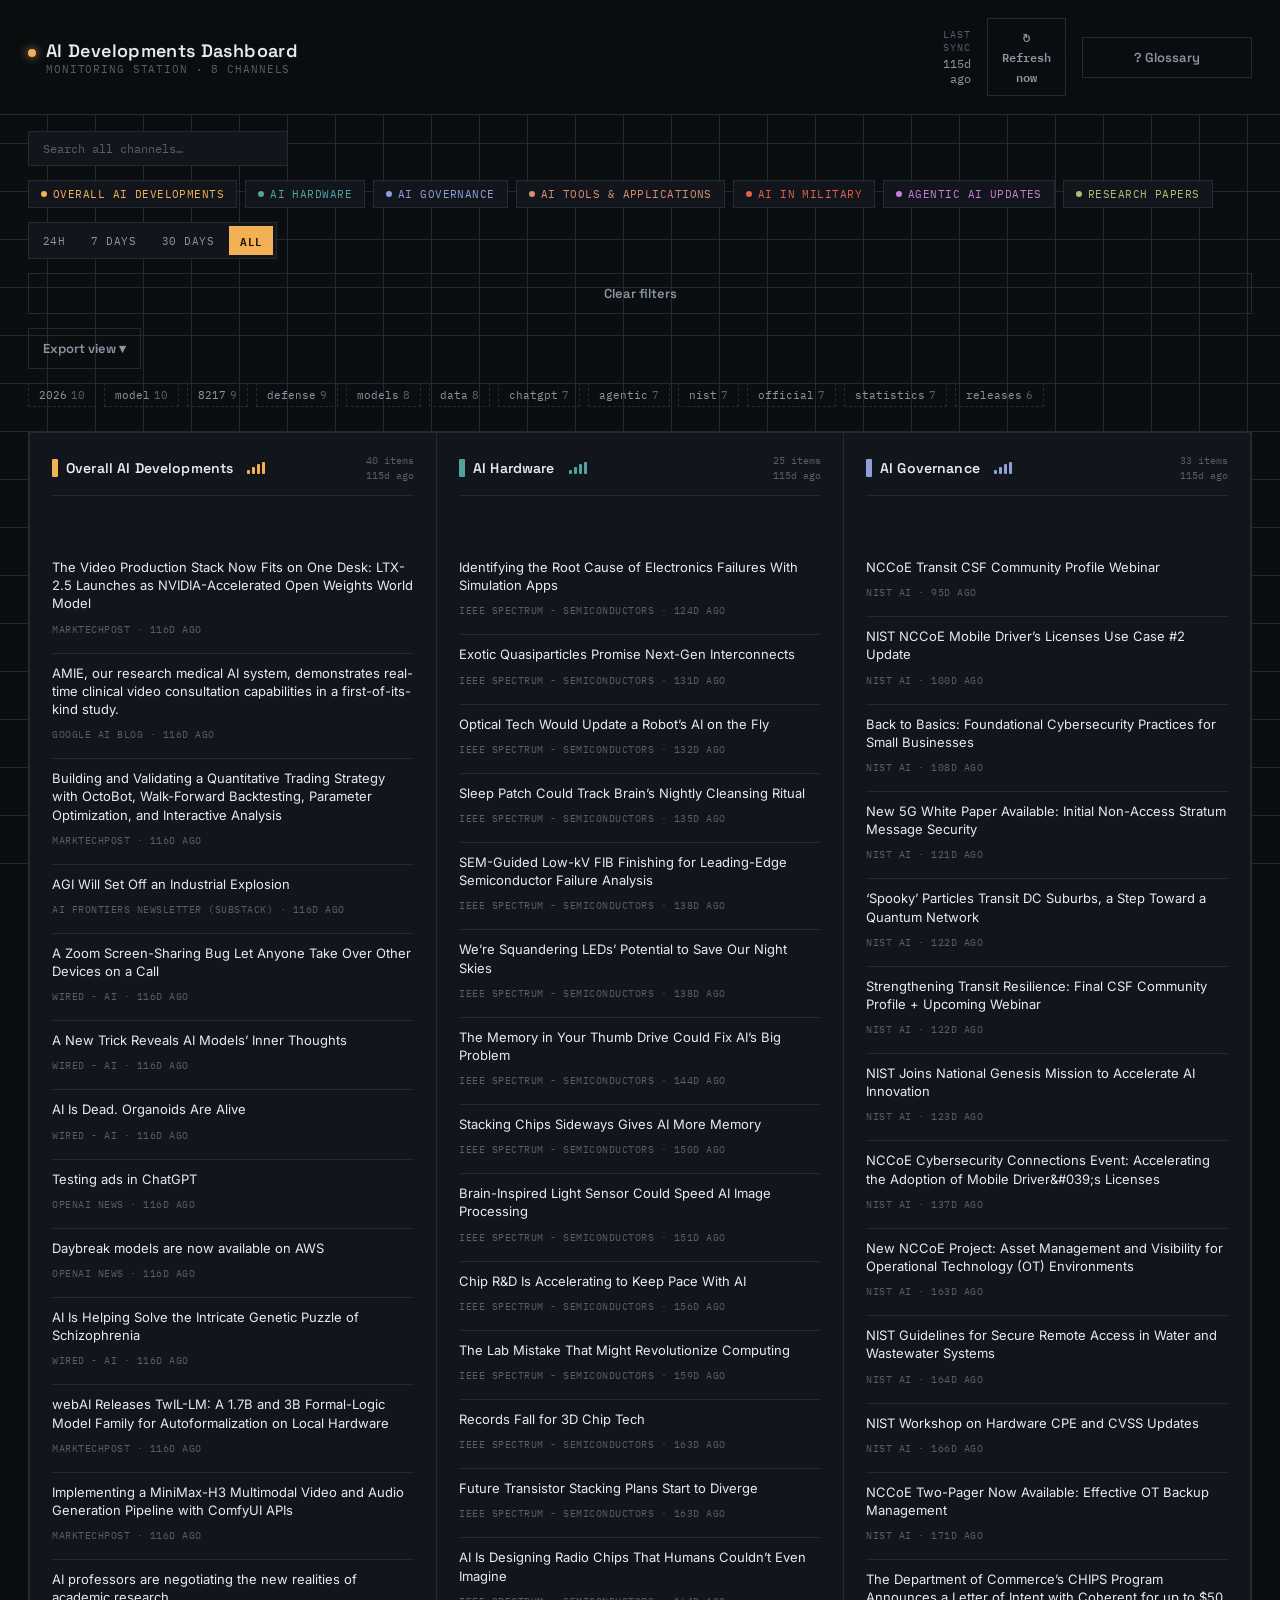
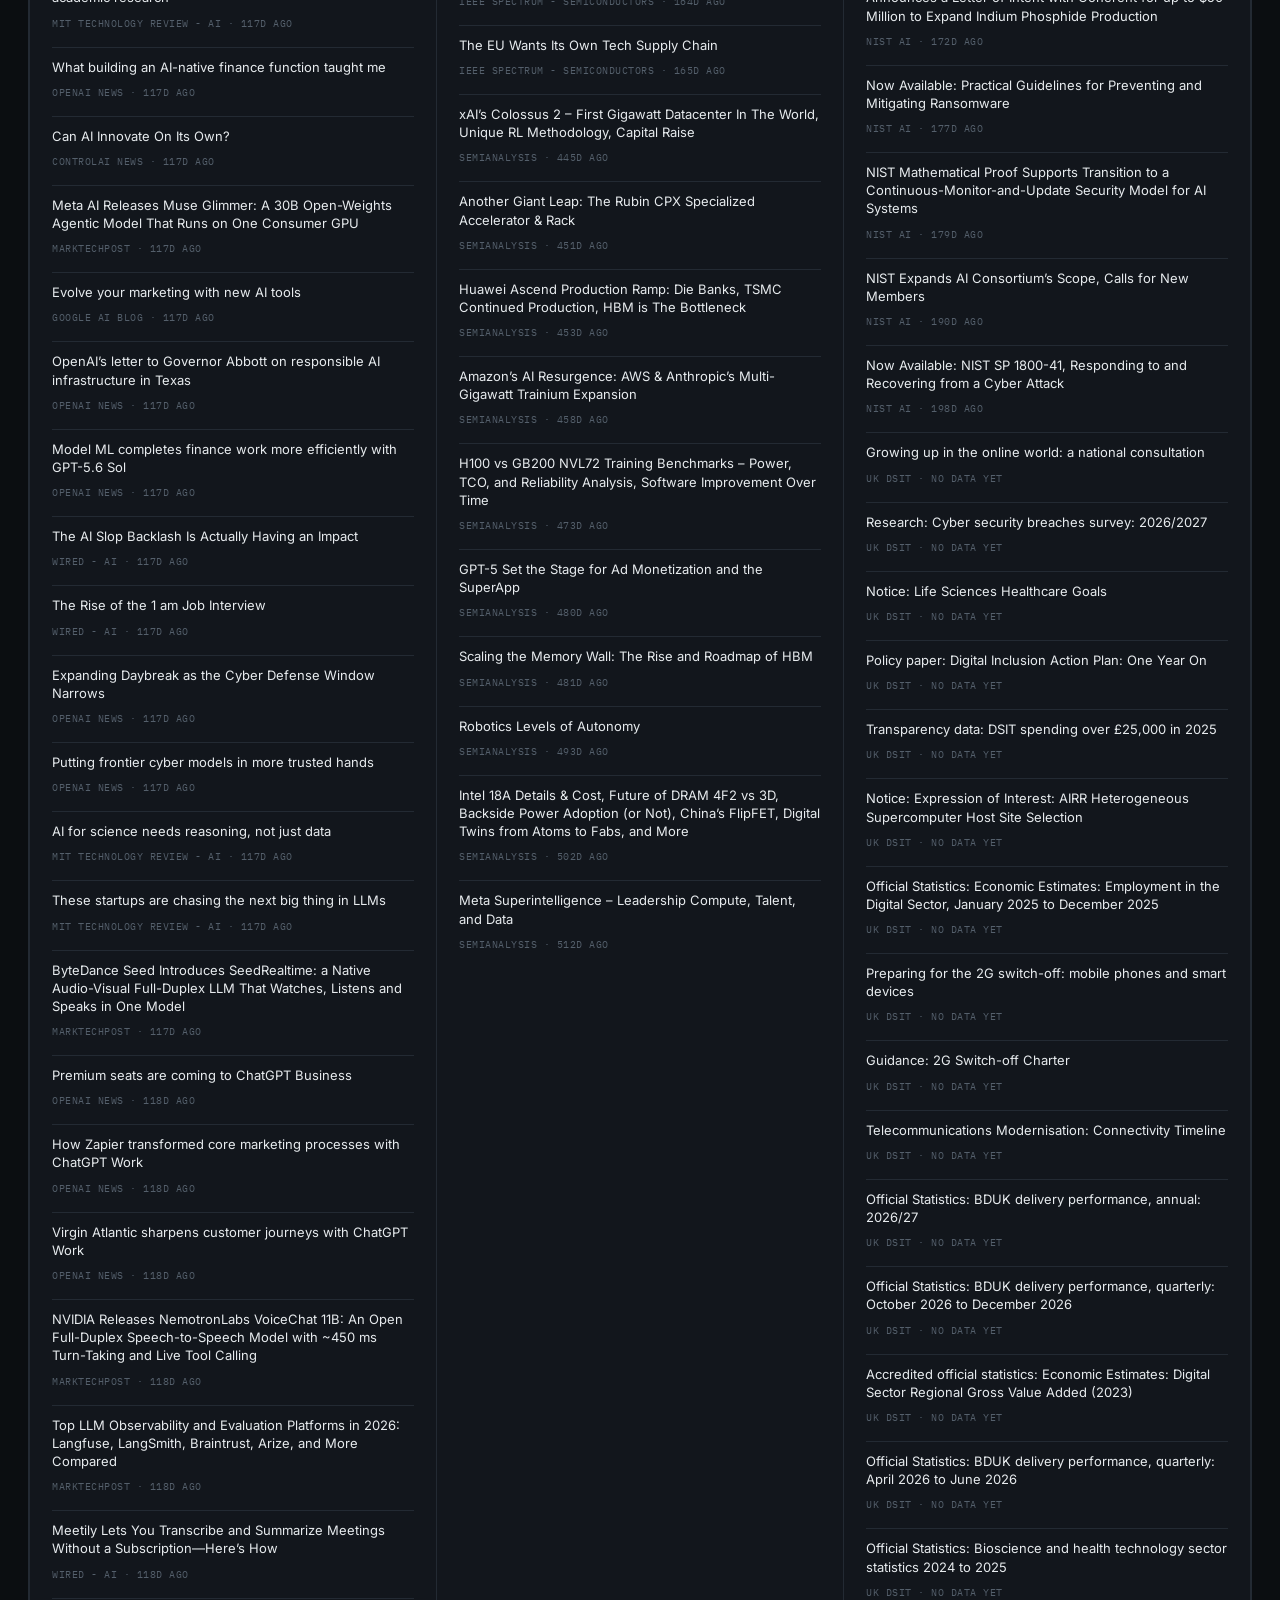
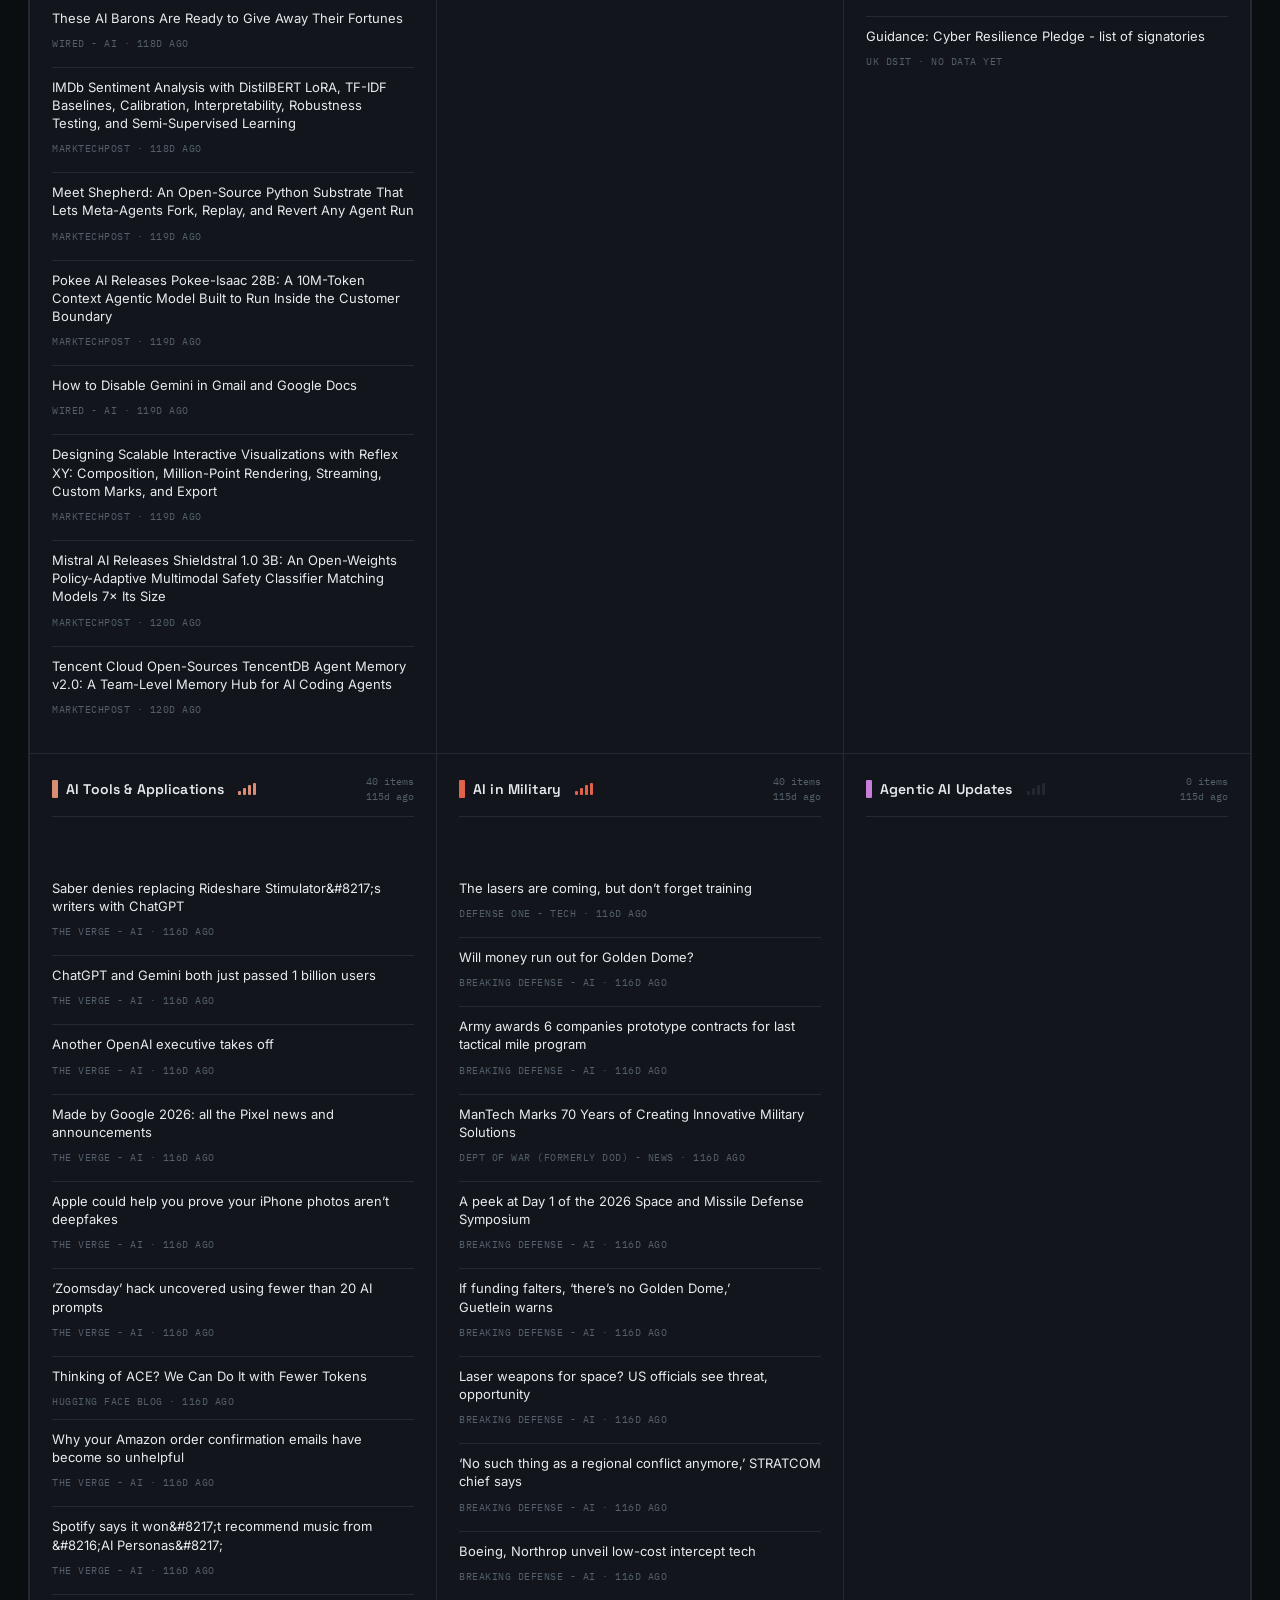
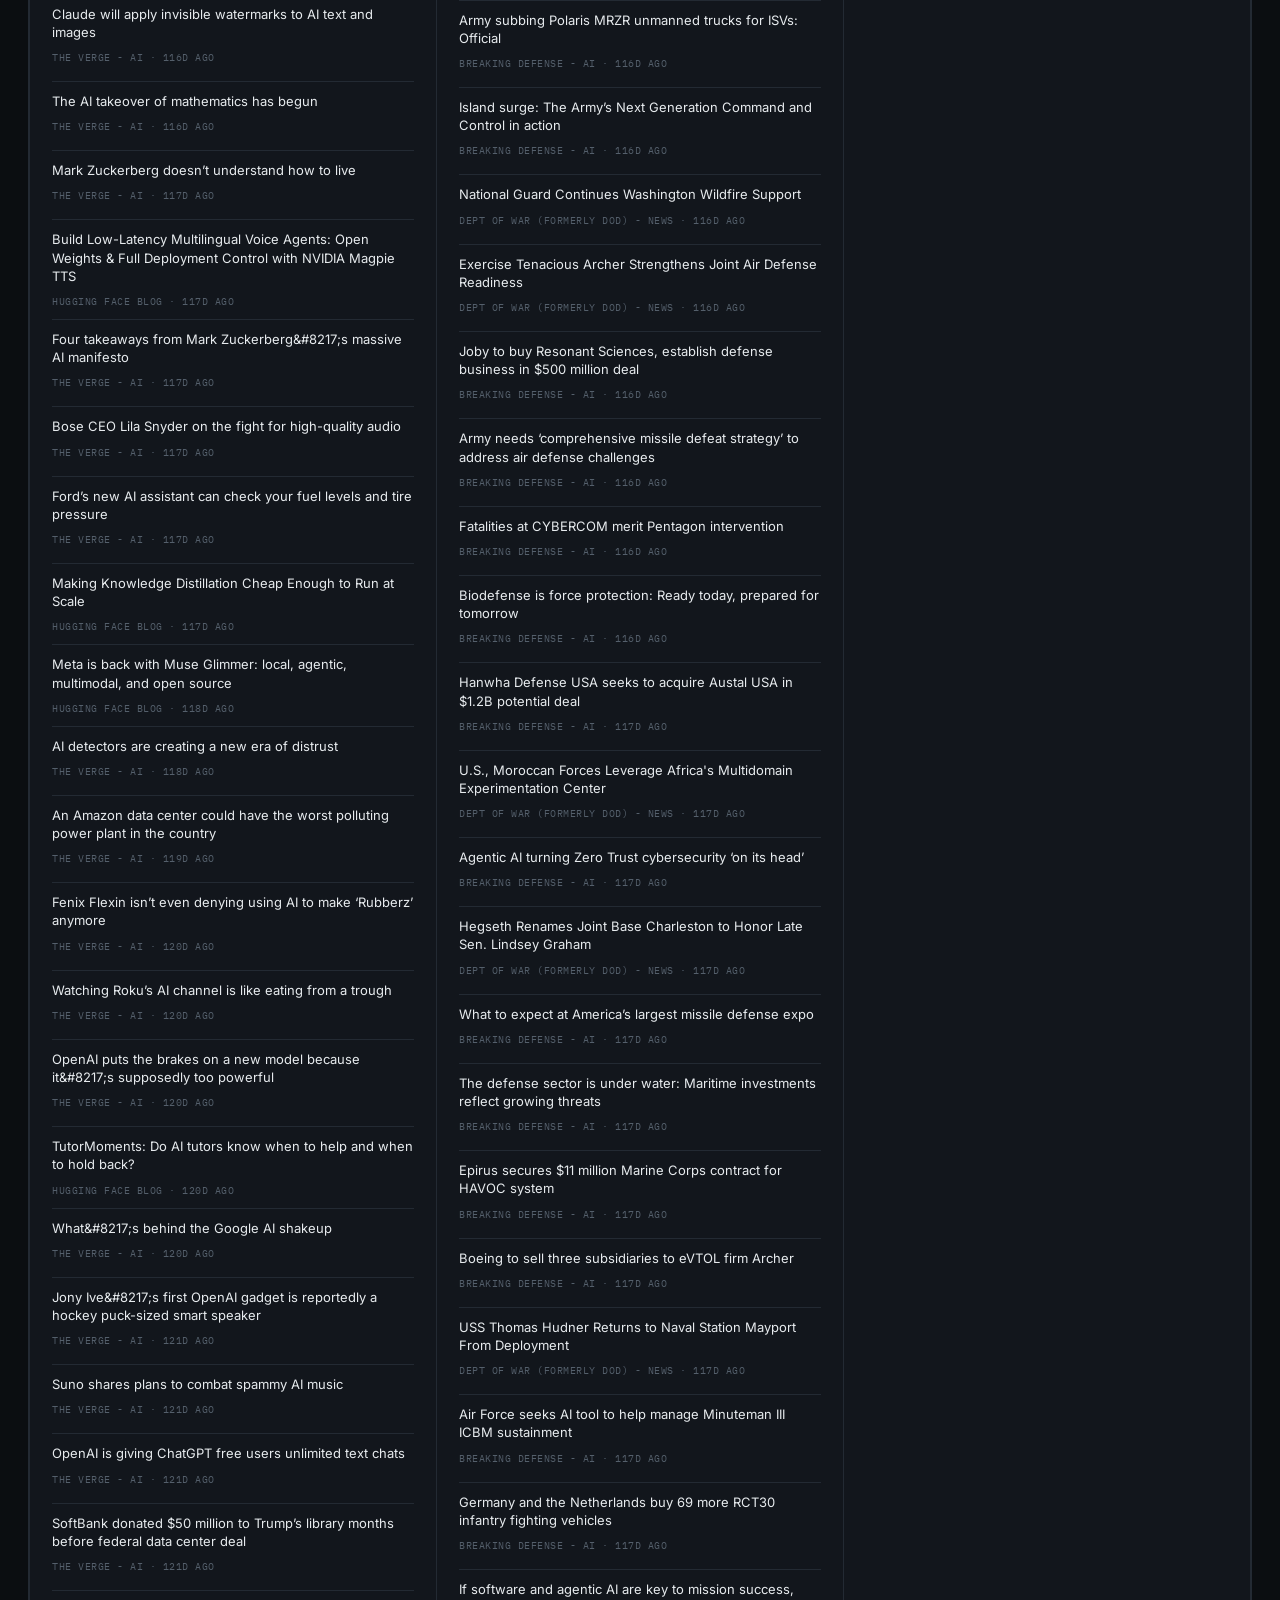
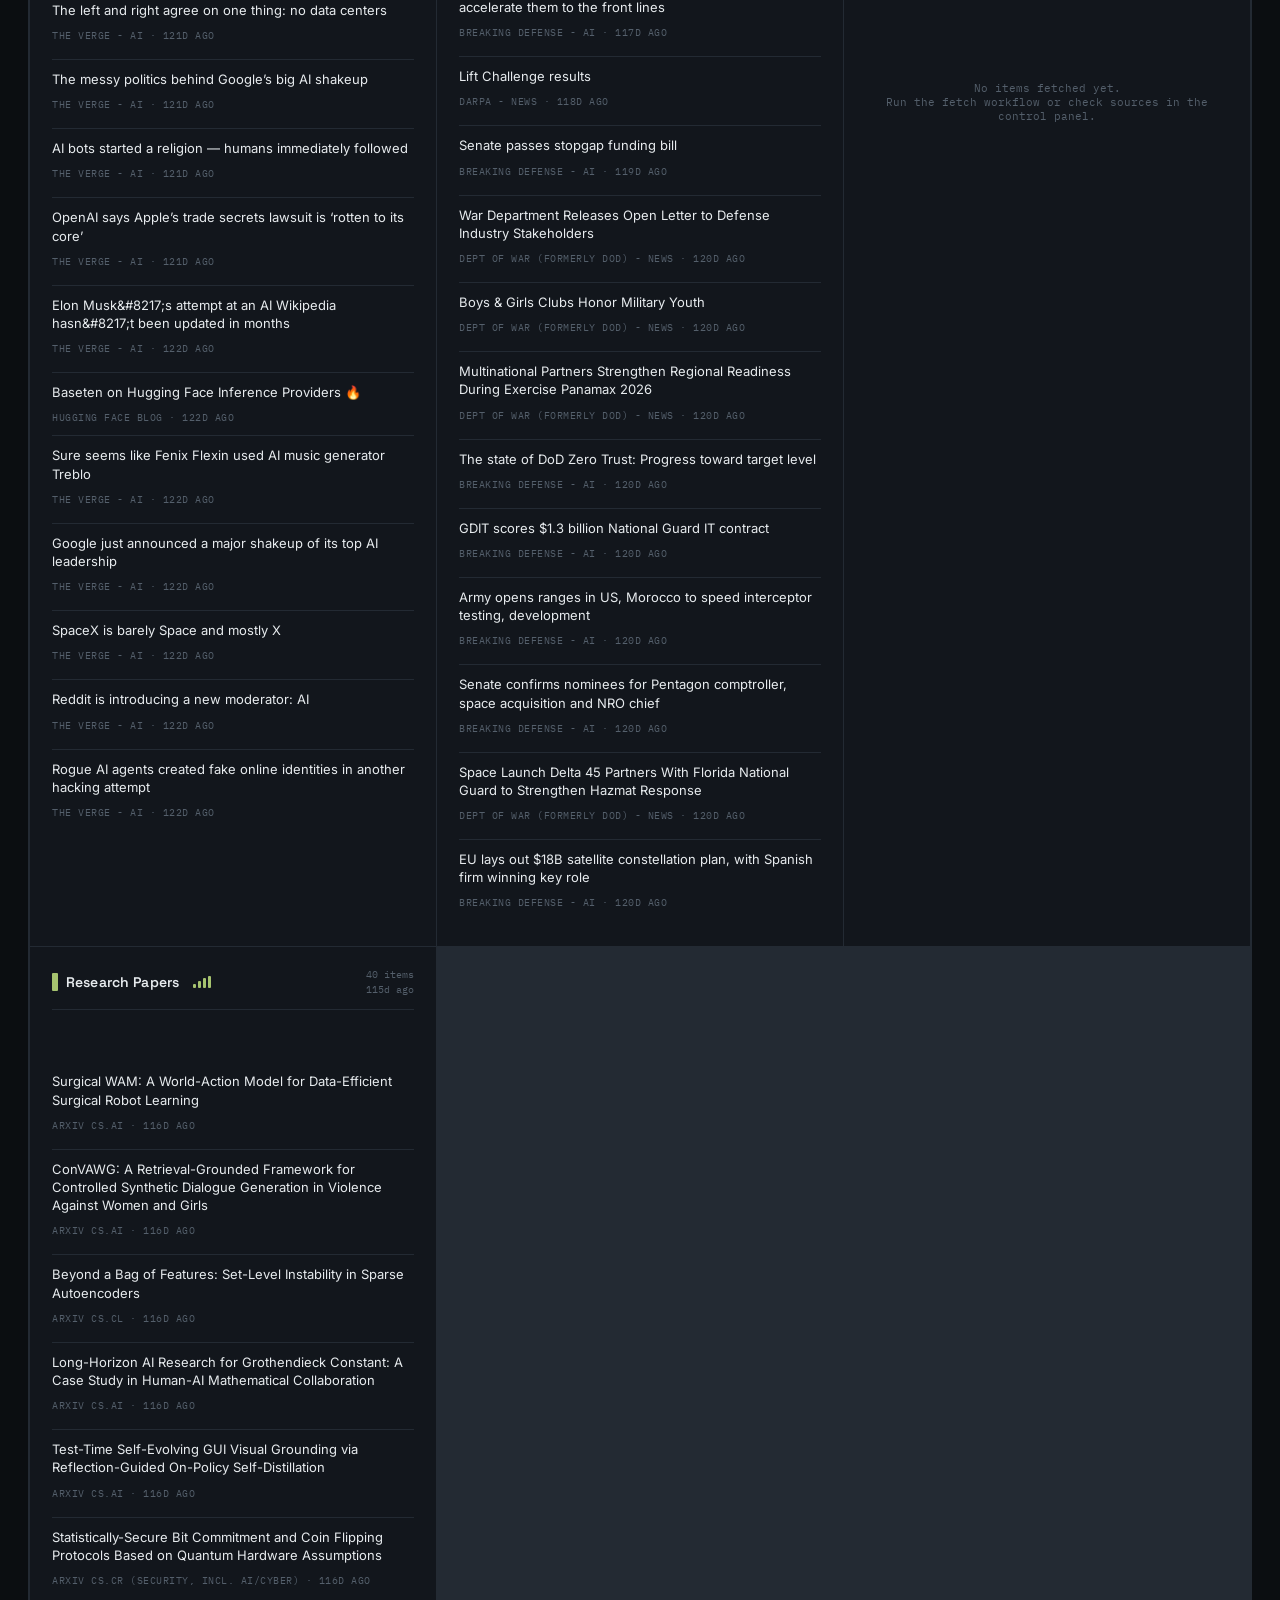
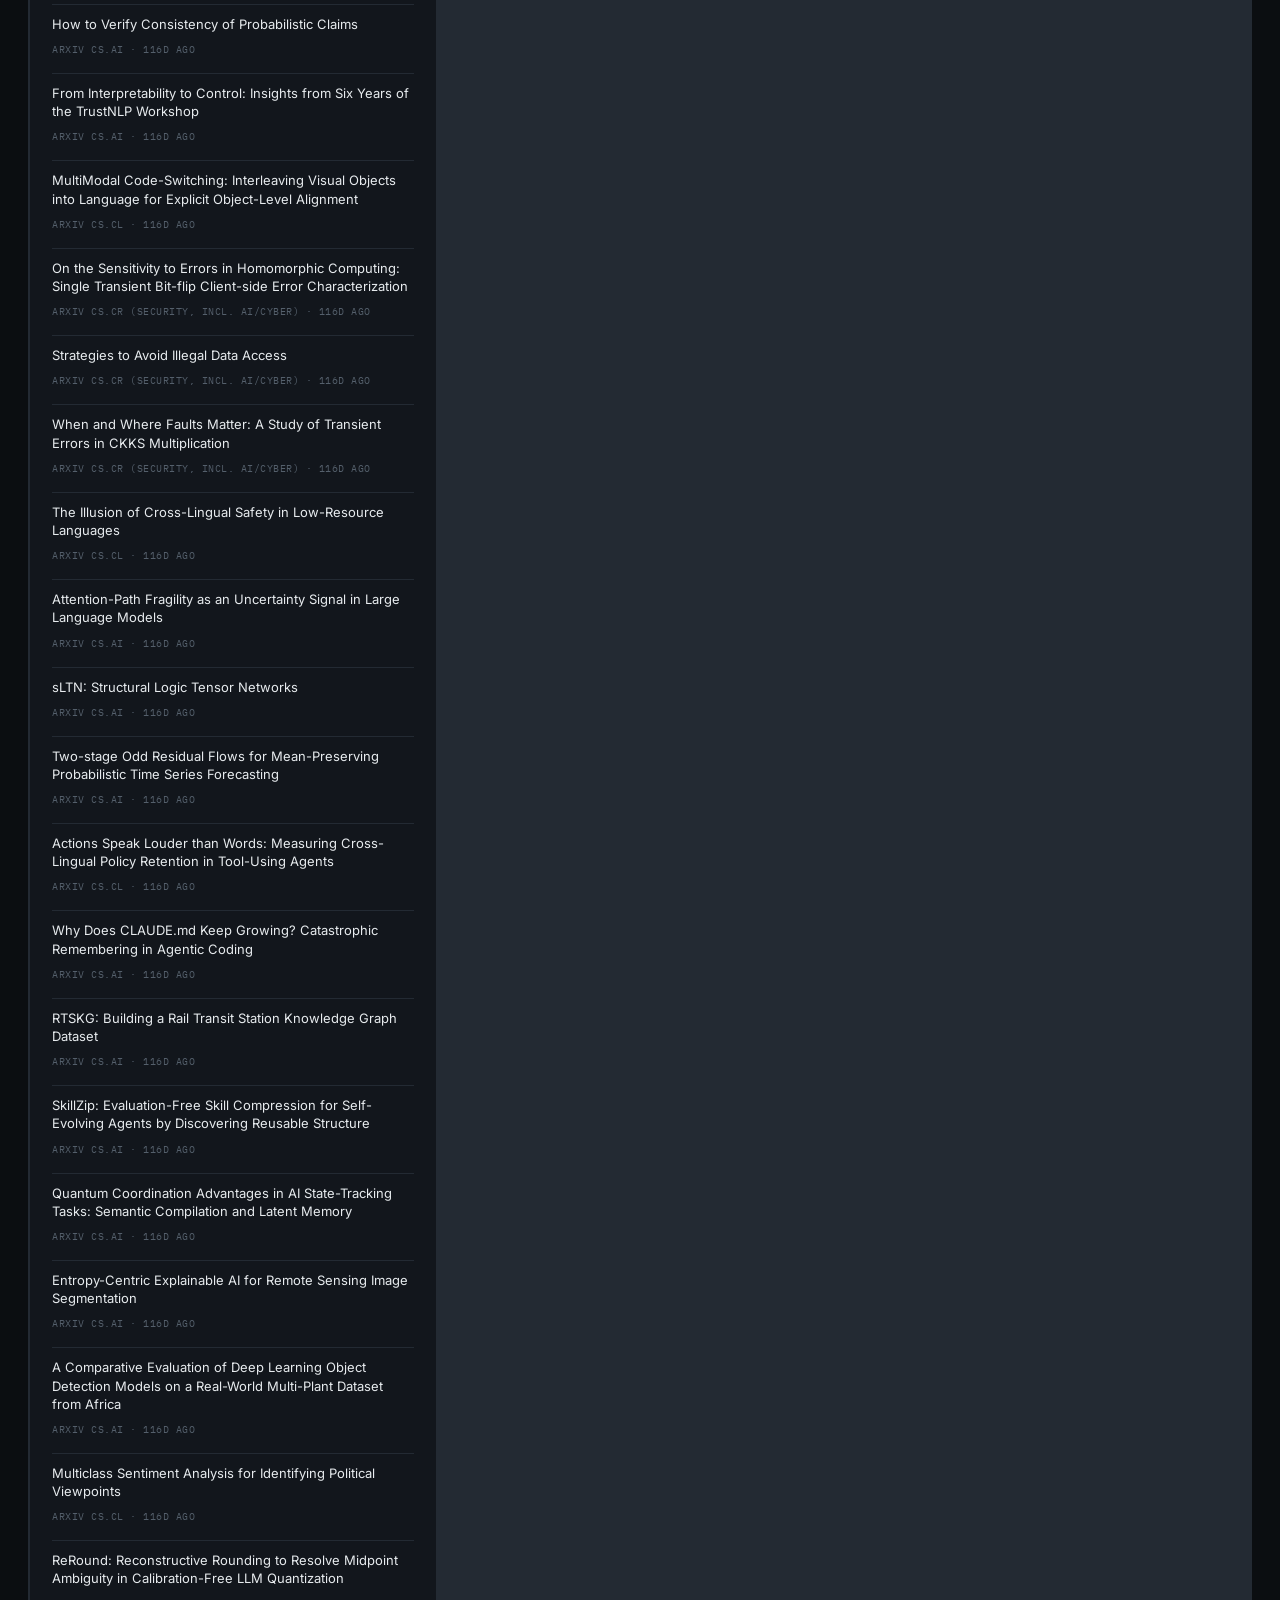
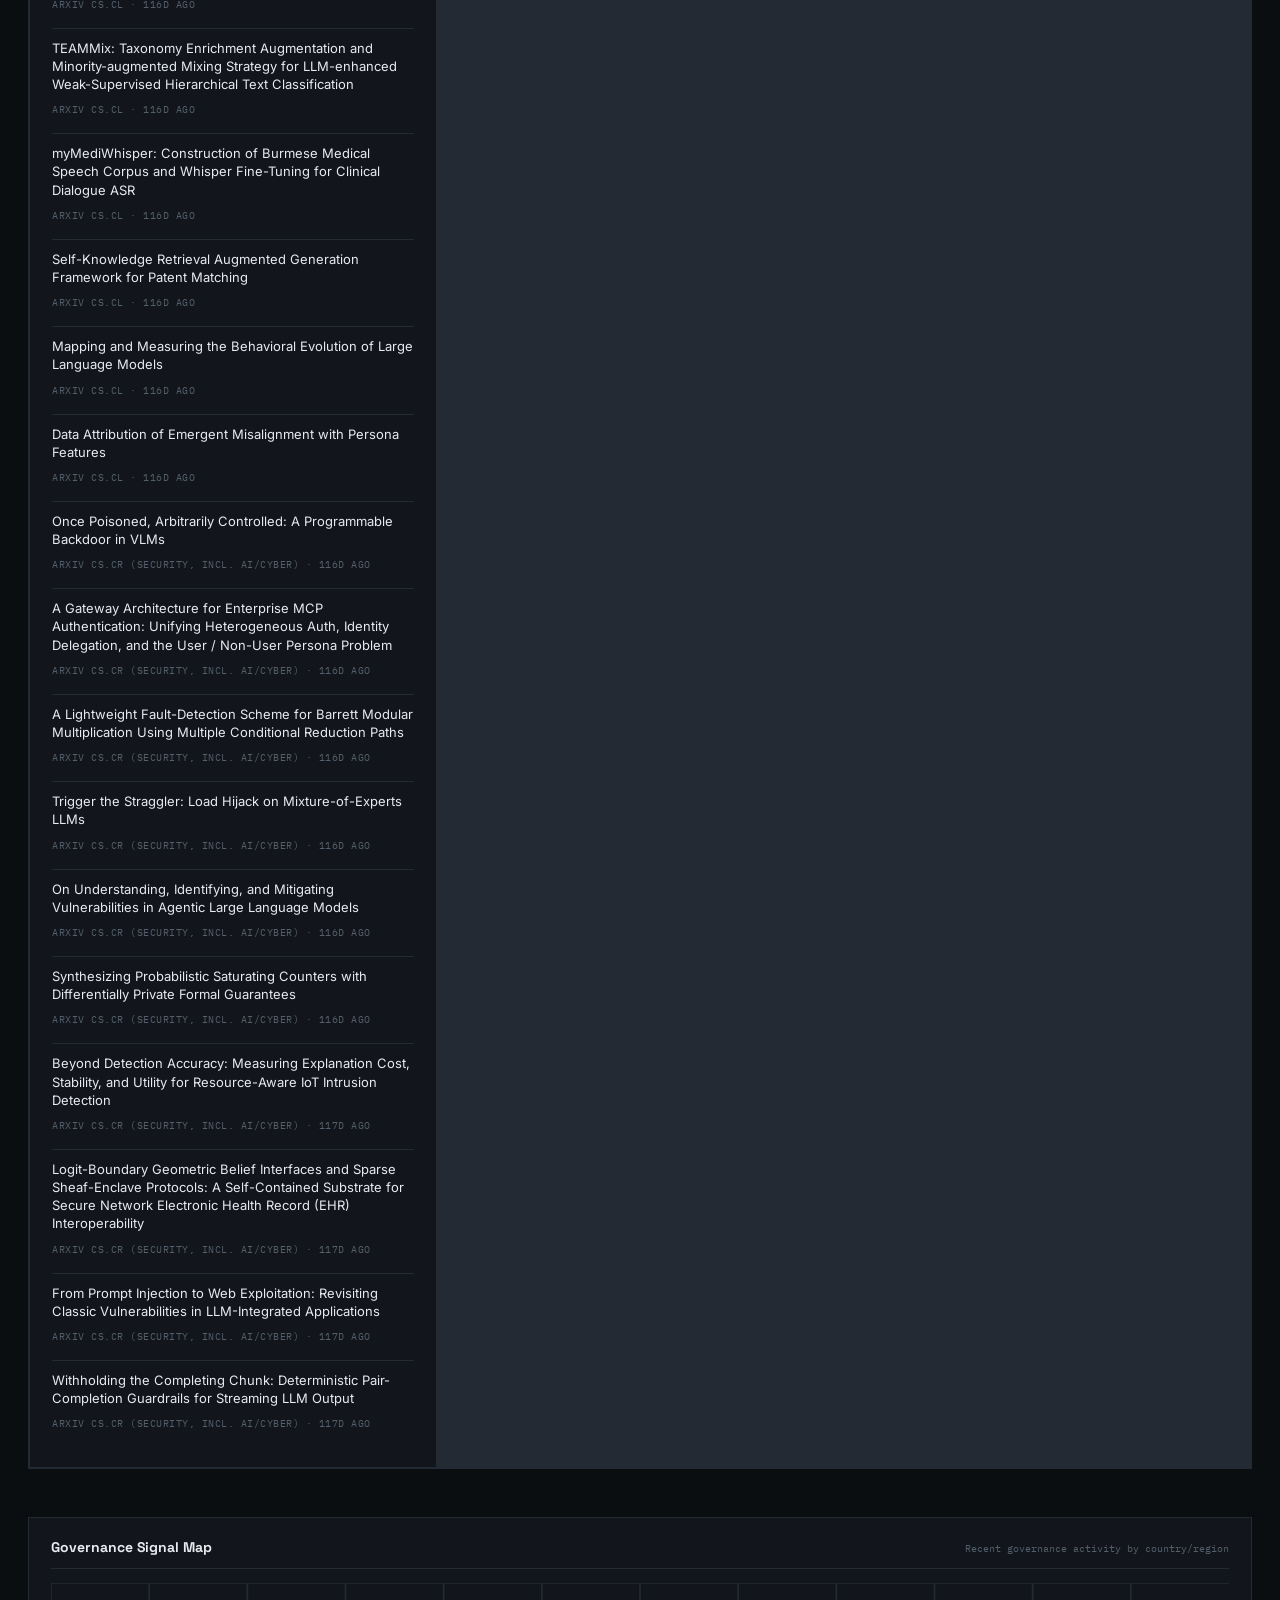
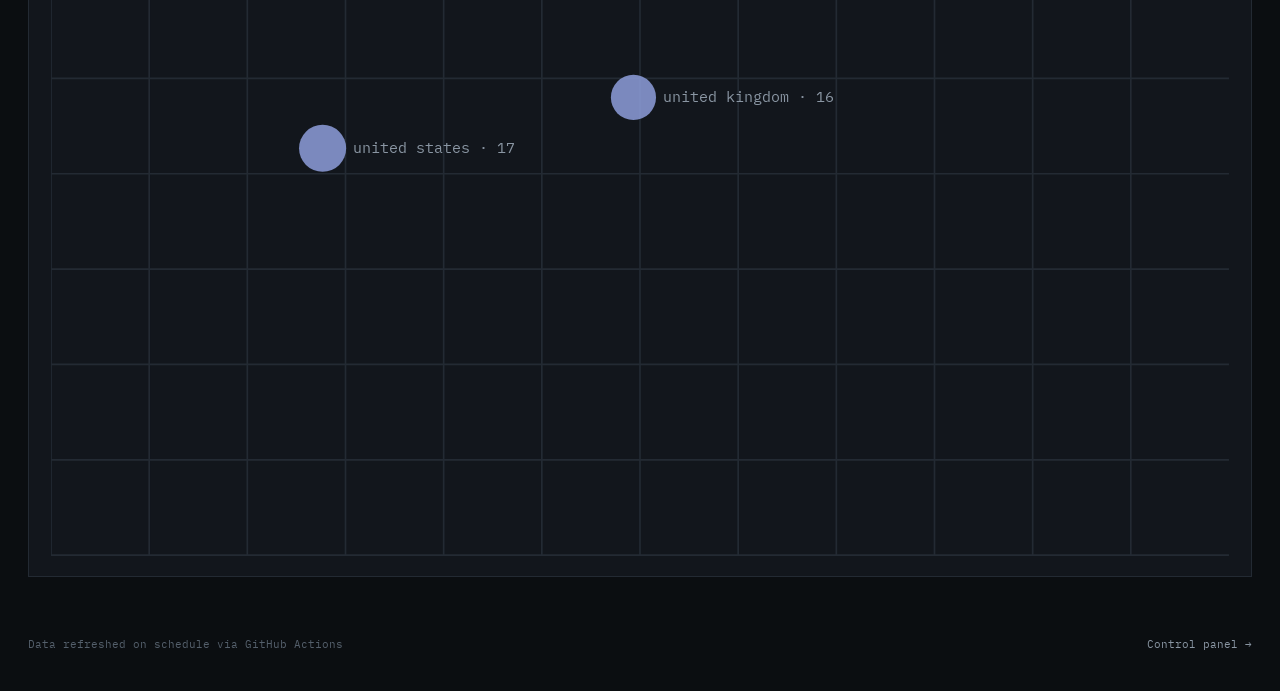
==== commit 1fa1f1b6: "Update index.html" ====
--- a/index.html
+++ b/index.html
@@ -24,8 +24,11 @@
       <span id="last-sync">—</span>
     </div>
     <button class="btn secondary refresh-btn" id="refresh-btn" onclick="triggerRefresh()">↻ Refresh now</button>
+    <button class="btn secondary" id="glossary-btn" onclick="toggleGlossary()">? Glossary</button>
   </div>
 </div>
+
+<div class="kpi-row" id="kpi-row"><!-- KPI cards injected here --></div>
 
 <div class="toolbar">
   <input type="text" id="search-input" class="search-input" placeholder="Search all channels…" oninput="applyFilters()">
@@ -35,6 +38,15 @@
     <button class="date-tab" data-range="7" role="tab" aria-selected="false" onclick="setDateRange(7, this)">7 days</button>
     <button class="date-tab" data-range="30" role="tab" aria-selected="false" onclick="setDateRange(30, this)">30 days</button>
     <button class="date-tab active" data-range="0" role="tab" aria-selected="true" onclick="setDateRange(0, this)">All</button>
+  </div>
+  <button class="btn secondary toolbar-btn" onclick="clearAllFilters()">Clear filters</button>
+  <div class="export-wrap">
+    <button class="btn secondary toolbar-btn" onclick="toggleExportMenu()">Export view ▾</button>
+    <div class="export-menu" id="export-menu" style="display:none;">
+      <button onclick="exportView('markdown')">Markdown</button>
+      <button onclick="exportView('json')">JSON</button>
+      <button onclick="exportView('csv')">CSV</button>
+    </div>
   </div>
 </div>
 
@@ -49,7 +61,17 @@
     <h2>Governance Signal Map</h2>
     <span class="channel-meta">Recent governance activity by country/region</span>
   </div>
+  <div class="map-active-filter" id="map-active-filter"></div>
   <div id="map-container"></div>
+  <div class="country-timeline" id="country-timeline"></div>
+</div>
+
+<div class="glossary-panel" id="glossary-panel" style="display:none;">
+  <div class="glossary-header">
+    <h2>Glossary</h2>
+    <button class="btn secondary" onclick="toggleGlossary()">Close ✕</button>
+  </div>
+  <div class="glossary-body" id="glossary-body"><!-- injected --></div>
 </div>
 
 <div class="mission-footer">
--- a/assets/css/style.css
+++ b/assets/css/style.css
@@ -1,92 +1,616 @@
-/* KPI Metrics Bar */
-.kpi-section {
+/* ============================================================
+   AI Developments Dashboard — "Monitoring Station" design
+   ============================================================ */
+
+:root {
+  /* Color tokens */
+  --bg: #0B0E11;
+  --bg-panel: #12161C;
+  --bg-panel-raised: #171C23;
+  --hairline: #232A33;
+  --text-primary: #E7EBEE;
+  --text-secondary: #8A96A3;
+  --text-muted: #545F6B;
+  --amber: #F2B155;
+  --amber-dim: #6B4E28;
+  --teal: #4FA3A0;
+  --teal-dim: #1F3B3A;
+  --red-signal: #E1614B;
+
+  /* Category accent colors — each "channel" gets its own signal color */
+  --c-overall: #F2B155;
+  --c-hardware: #4FA3A0;
+  --c-governance: #8E9EDB;
+  --c-tools: #D98E73;
+  --c-military: #E1614B;
+  --c-jobs-economy: #6FC2E0;
+  --c-agentic-ai: #C77DD9;
+  --c-papers: #A6C36F;
+
+  /* Type */
+  --font-display: 'Space Grotesk', 'Arial Narrow', sans-serif;
+  --font-body: 'Inter', -apple-system, sans-serif;
+  --font-mono: 'IBM Plex Mono', 'Courier New', monospace;
+}
+
+* { box-sizing: border-box; }
+
+html, body {
+  margin: 0;
+  padding: 0;
+  background: var(--bg);
+  color: var(--text-primary);
+  font-family: var(--font-body);
+  -webkit-font-smoothing: antialiased;
+}
+
+body {
+  background-image:
+    linear-gradient(var(--hairline) 1px, transparent 1px),
+    linear-gradient(90deg, var(--hairline) 1px, transparent 1px);
+  background-size: 48px 48px;
+  background-attachment: fixed;
+  background-position: -1px -1px;
+}
+
+a { color: inherit; }
+
+/* ---------- Header / mission bar ---------- */
+
+.mission-bar {
+  display: flex;
+  align-items: center;
+  justify-content: space-between;
+  padding: 18px 28px;
+  border-bottom: 1px solid var(--hairline);
+  background: rgba(11, 14, 17, 0.9);
+  backdrop-filter: blur(6px);
+  position: sticky;
+  top: 0;
+  z-index: 10;
+}
+
+.mission-bar .brand {
+  display: flex;
+  align-items: baseline;
+  gap: 10px;
+}
+
+.mission-bar .brand .dot {
+  width: 8px;
+  height: 8px;
+  border-radius: 50%;
+  background: var(--amber);
+  box-shadow: 0 0 8px 2px var(--amber-dim);
+  display: inline-block;
+  animation: pulse 2.4s ease-in-out infinite;
+}
+
+.mission-bar h1 {
+  font-family: var(--font-display);
+  font-size: 18px;
+  font-weight: 600;
+  letter-spacing: 0.02em;
+  margin: 0;
+}
+
+.mission-bar .subtitle {
+  font-family: var(--font-mono);
+  font-size: 11px;
+  color: var(--text-muted);
+  text-transform: uppercase;
+  letter-spacing: 0.08em;
+}
+
+.mission-clock {
+  font-family: var(--font-mono);
+  font-size: 12px;
+  color: var(--text-secondary);
+  text-align: right;
+}
+
+.mission-clock .label {
+  color: var(--text-muted);
+  font-size: 10px;
+  text-transform: uppercase;
+  letter-spacing: 0.1em;
+  display: block;
+  margin-bottom: 2px;
+}
+
+@keyframes pulse {
+  0%, 100% { opacity: 1; }
+  50% { opacity: 0.35; }
+}
+
+/* ---------- Mission bar right side / refresh ---------- */
+
+.mission-bar-right {
+  display: flex;
+  align-items: center;
+  gap: 16px;
+}
+
+button.btn.secondary.refresh-btn {
+  width: auto;
+  padding: 8px 14px;
+  font-size: 12px;
+  font-family: var(--font-mono);
+}
+button.btn.secondary.refresh-btn.is-loading {
+  opacity: 0.6;
+  pointer-events: none;
+}
+
+/* ---------- Toolbar: search + category chips ---------- */
+
+.toolbar {
+  display: flex;
+  flex-wrap: wrap;
+  align-items: center;
+  gap: 14px;
+  padding: 16px 28px 0;
+}
+
+.search-input {
+  background: var(--bg-panel);
+  border: 1px solid var(--hairline);
+  color: var(--text-primary);
+  padding: 9px 14px;
+  font-family: var(--font-mono);
+  font-size: 12px;
+  width: 260px;
+  max-width: 100%;
+}
+.search-input:focus { outline: none; border-color: var(--amber); }
+.search-input::placeholder { color: var(--text-muted); }
+
+.chip-row {
+  display: flex;
+  flex-wrap: wrap;
+  gap: 8px;
+}
+
+.chip {
+  font-family: var(--font-mono);
+  font-size: 11px;
+  text-transform: uppercase;
+  letter-spacing: 0.04em;
+  padding: 6px 12px;
+  border: 1px solid var(--hairline);
+  color: var(--text-secondary);
+  cursor: pointer;
+  background: var(--bg-panel);
+  display: flex;
+  align-items: center;
+  gap: 6px;
+  user-select: none;
+}
+.chip .chip-swatch {
+  width: 6px;
+  height: 6px;
+  border-radius: 50%;
+  background: currentColor;
+}
+.chip.is-active {
+  color: var(--bg);
+  border-color: transparent;
+}
+.chip.is-off { opacity: 0.4; }
+
+/* ---------- Date range tabs ---------- */
+
+.date-tab-row {
+  display: flex;
+  gap: 4px;
+  border: 1px solid var(--hairline);
+  padding: 3px;
+  background: var(--bg-panel);
+}
+
+.date-tab {
+  font-family: var(--font-mono);
+  font-size: 11px;
+  text-transform: uppercase;
+  letter-spacing: 0.04em;
+  padding: 5px 11px;
+  border: none;
+  background: transparent;
+  color: var(--text-secondary);
+  cursor: pointer;
+}
+.date-tab:hover { color: var(--text-primary); }
+.date-tab.active {
+  background: var(--amber);
+  color: #1A1200;
+  font-weight: 600;
+}
+
+.range-empty-note {
+  display: none;
+  font-family: var(--font-mono);
+  font-size: 11px;
+  color: var(--text-muted);
+  padding: 10px 0;
+  text-align: center;
+}
+.channel.is-range-empty .range-empty-note { display: block; }
+
+/* ---------- Trending keyword strip ---------- */
+
+.keyword-strip {
+  display: flex;
+  flex-wrap: wrap;
+  gap: 8px;
+  padding: 14px 28px 0;
+}
+.keyword-strip:empty { display: none; }
+
+.keyword-chip {
+  font-family: var(--font-mono);
+  font-size: 11px;
+  color: var(--text-secondary);
+  border: 1px dashed var(--hairline);
+  padding: 4px 10px;
+  cursor: pointer;
+}
+.keyword-chip:hover { color: var(--amber); border-color: var(--amber-dim); }
+.keyword-chip .kw-count { color: var(--text-muted); margin-left: 4px; }
+
+/* ---------- Grid of channel panels ---------- */
+
+.grid {
   display: grid;
-  grid-template-columns: repeat(auto-fit, minmax(220px, 1fr));
-  gap: 16px;
-  margin-bottom: 24px;
-}
-
-.kpi-card {
-  background: rgba(255, 255, 255, 0.05);
-  border: 1px solid rgba(255, 255, 255, 0.1);
-  border-radius: 8px;
-  padding: 16px;
-}
-
-.kpi-title { font-size: 0.85rem; color: #888; }
-.kpi-value { font-size: 1.4rem; font-weight: bold; margin: 6px 0; }
-.kpi-subtext { font-size: 0.75rem; color: #aaa; }
-
-/* Executive Summary Box */
-.executive-summary-box {
-  background: rgba(64, 120, 255, 0.1);
-  border-left: 4px solid #4078ff;
-  padding: 16px;
-  border-radius: 6px;
-  margin-bottom: 24px;
-}
-
-/* Controls & Filtering */
-.filter-controls {
-  display: flex;
-  flex-wrap: wrap;
+  grid-template-columns: repeat(auto-fit, minmax(340px, 1fr));
+  gap: 1px;
+  background: var(--hairline);
+  padding: 1px;
+  margin: 24px 28px 48px;
+  border: 1px solid var(--hairline);
+}
+
+.channel {
+  background: var(--bg-panel);
+  padding: 20px 22px;
+  display: flex;
+  flex-direction: column;
+  min-height: 260px;
+}
+
+.channel-head {
+  display: flex;
+  align-items: center;
   justify-content: space-between;
-  gap: 16px;
-  margin-bottom: 24px;
-}
-
-.search-wrapper input {
-  padding: 8px 12px;
-  border-radius: 6px;
-  border: 1px solid #444;
-  background: #111;
-  color: #fff;
-  width: 280px;
-}
-
-.filter-group select {
-  padding: 8px 12px;
-  border-radius: 6px;
-  border: 1px solid #444;
-  background: #111;
-  color: #fff;
+  margin-bottom: 14px;
+  padding-bottom: 12px;
+  border-bottom: 1px solid var(--hairline);
+}
+
+.channel-title {
+  display: flex;
+  align-items: center;
+  gap: 8px;
+}
+
+.channel-title .swatch {
+  width: 6px;
+  height: 18px;
+  border-radius: 1px;
+}
+
+.channel-title h2 {
+  font-family: var(--font-display);
+  font-size: 14px;
+  font-weight: 600;
+  margin: 0;
+  letter-spacing: 0.01em;
+}
+
+.channel-meta {
+  font-family: var(--font-mono);
+  font-size: 10px;
+  color: var(--text-muted);
+  text-align: right;
+  line-height: 1.5;
+}
+
+.channel.is-hidden { display: none; }
+.channel .item-list li.is-filtered-out { display: none; }
+
+.sparkline {
+  display: block;
+  margin: 2px 0 12px;
+  opacity: 0.85;
+}
+
+.item-title-row {
+  cursor: pointer;
+}
+
+.item-preview {
+  font-size: 12px;
+  color: var(--text-secondary);
+  line-height: 1.5;
+  margin-top: 6px;
+  max-height: 0;
+  overflow: hidden;
+  transition: max-height 0.2s ease;
+}
+.item-list li.is-expanded .item-preview {
+  max-height: 200px;
+}
+
+mark {
+  background: var(--amber-dim);
+  color: var(--text-primary);
+  padding: 0 1px;
+}
+
+/* Signal bars — the signature element: activity level per channel */
+.signal-bars {
+  display: inline-flex;
+  align-items: flex-end;
+  gap: 2px;
+  height: 12px;
   margin-left: 6px;
 }
-
-/* Badges */
-.badge {
-  font-size: 0.75rem;
-  padding: 3px 8px;
-  border-radius: 4px;
-  margin-right: 6px;
-}
-.impact-badge.high { background: #e63946; color: #fff; }
-.impact-badge.medium { background: #f4a261; color: #000; }
-.impact-badge.low { background: #2a9d8f; color: #fff; }
-
-/* Governance Region Modal */
-.modal-overlay {
-  display: none;
+.signal-bars span {
+  width: 3px;
+  background: var(--text-muted);
+  border-radius: 1px;
+}
+.signal-bars span:nth-child(1) { height: 4px; }
+.signal-bars span:nth-child(2) { height: 7px; }
+.signal-bars span:nth-child(3) { height: 10px; }
+.signal-bars span:nth-child(4) { height: 12px; }
+.channel.is-active .signal-bars span { background: var(--signal-color, var(--amber)); }
+
+.item-list {
+  list-style: none;
+  margin: 0;
+  padding: 0;
+  overflow-y: auto;
+  flex: 1;
+}
+
+.item-list li {
+  padding: 10px 0;
+  border-bottom: 1px solid var(--hairline);
+}
+.item-list li:last-child { border-bottom: none; }
+
+.item-list .item-title {
+  font-size: 13px;
+  line-height: 1.4;
+  color: var(--text-primary);
+  text-decoration: none;
+  display: block;
+  margin-bottom: 4px;
+}
+.item-list .item-title:hover { color: var(--amber); }
+
+.item-list .item-meta {
+  font-family: var(--font-mono);
+  font-size: 10px;
+  color: var(--text-muted);
+  text-transform: uppercase;
+  letter-spacing: 0.05em;
+}
+
+.empty-state {
+  flex: 1;
+  display: flex;
+  align-items: center;
+  justify-content: center;
+  color: var(--text-muted);
+  font-family: var(--font-mono);
+  font-size: 11px;
+  text-align: center;
+  padding: 20px;
+}
+
+/* ---------- Governance signal map ---------- */
+
+.map-section {
+  margin: 0 28px 40px;
+  border: 1px solid var(--hairline);
+  background: var(--bg-panel);
+  padding: 20px 22px;
+}
+
+.map-header {
+  display: flex;
+  align-items: baseline;
+  justify-content: space-between;
+  margin-bottom: 14px;
+  padding-bottom: 12px;
+  border-bottom: 1px solid var(--hairline);
+}
+
+.map-header h2 {
+  font-family: var(--font-display);
+  font-size: 14px;
+  margin: 0;
+}
+
+#map-container svg { width: 100%; height: auto; display: block; }
+
+.map-marker circle {
+  fill: var(--c-governance);
+  opacity: 0.85;
+}
+.map-marker text {
+  font-family: var(--font-mono);
+  font-size: 9px;
+  fill: var(--text-secondary);
+}
+.map-marker:hover circle { opacity: 1; }
+
+/* ---------- Footer ---------- */
+
+.mission-footer {
+  padding: 20px 28px 40px;
+  font-family: var(--font-mono);
+  font-size: 11px;
+  color: var(--text-muted);
+  display: flex;
+  justify-content: space-between;
+}
+
+.mission-footer a { color: var(--text-secondary); text-decoration: none; }
+.mission-footer a:hover { color: var(--amber); }
+
+/* ---------- Control panel specific ---------- */
+
+.auth-gate {
+  min-height: 100vh;
+  display: flex;
+  align-items: center;
+  justify-content: center;
+}
+
+.auth-card {
+  background: var(--bg-panel);
+  border: 1px solid var(--hairline);
+  padding: 36px;
+  width: 320px;
+}
+
+.auth-card h2 {
+  font-family: var(--font-display);
+  font-size: 16px;
+  margin: 0 0 4px;
+}
+
+.auth-card p {
+  font-family: var(--font-mono);
+  font-size: 11px;
+  color: var(--text-muted);
+  margin: 0 0 20px;
+}
+
+.field { margin-bottom: 14px; }
+
+.field label {
+  display: block;
+  font-family: var(--font-mono);
+  font-size: 10px;
+  text-transform: uppercase;
+  letter-spacing: 0.08em;
+  color: var(--text-secondary);
+  margin-bottom: 6px;
+}
+
+.field input {
+  width: 100%;
+  background: var(--bg-panel-raised);
+  border: 1px solid var(--hairline);
+  color: var(--text-primary);
+  padding: 10px 12px;
+  font-family: var(--font-mono);
+  font-size: 12px;
+}
+.field input:focus {
+  outline: none;
+  border-color: var(--amber);
+}
+
+button.btn {
+  width: 100%;
+  background: var(--amber);
+  color: #1A1200;
+  border: none;
+  padding: 11px 14px;
+  font-family: var(--font-display);
+  font-weight: 600;
+  font-size: 13px;
+  cursor: pointer;
+}
+button.btn:hover { background: #F5C077; }
+button.btn:focus-visible { outline: 2px solid var(--text-primary); outline-offset: 2px; }
+
+button.btn.secondary {
+  background: transparent;
+  border: 1px solid var(--hairline);
+  color: var(--text-secondary);
+}
+button.btn.secondary:hover { border-color: var(--text-secondary); color: var(--text-primary); }
+
+.error-msg {
+  font-family: var(--font-mono);
+  font-size: 11px;
+  color: var(--red-signal);
+  margin-top: 10px;
+  min-height: 14px;
+}
+
+.panel-main { padding: 24px 28px 60px; max-width: 900px; margin: 0 auto; }
+
+.source-row {
+  display: grid;
+  grid-template-columns: 1fr 2fr auto auto;
+  gap: 10px;
+  align-items: center;
+  padding: 10px 0;
+  border-bottom: 1px solid var(--hairline);
+  font-size: 13px;
+}
+
+.source-row input[type="text"] {
+  background: var(--bg-panel-raised);
+  border: 1px solid var(--hairline);
+  color: var(--text-primary);
+  padding: 7px 10px;
+  font-family: var(--font-mono);
+  font-size: 12px;
+  width: 100%;
+}
+
+.category-block { margin-bottom: 36px; }
+
+.category-block h3 {
+  font-family: var(--font-display);
+  font-size: 14px;
+  margin-bottom: 4px;
+  display: flex;
+  align-items: center;
+  gap: 8px;
+}
+
+.category-block .cat-type {
+  font-family: var(--font-mono);
+  font-size: 10px;
+  color: var(--text-muted);
+  text-transform: uppercase;
+}
+
+.add-row {
+  display: flex;
+  gap: 8px;
+  margin-top: 10px;
+}
+.add-row input { flex: 1; }
+.add-row button { width: auto; padding: 8px 16px; font-size: 12px; }
+
+.toast {
   position: fixed;
-  top: 0; left: 0; width: 100%; height: 100%;
-  background: rgba(0, 0, 0, 0.7);
-  align-items: center;
-  justify-content: center;
-}
-.modal-overlay.active { display: flex; }
-
-.modal-content {
-  background: #1e1e24;
-  padding: 24px;
-  border-radius: 8px;
-  max-width: 500px;
-  width: 90%;
-  position: relative;
-}
-
-.close-btn {
-  position: absolute;
-  top: 12px; right: 16px;
-  font-size: 1.5rem;
-  cursor: pointer;
-}
+  bottom: 24px;
+  right: 24px;
+  background: var(--bg-panel-raised);
+  border: 1px solid var(--amber);
+  color: var(--text-primary);
+  padding: 12px 18px;
+  font-family: var(--font-mono);
+  font-size: 12px;
+  opacity: 0;
+  transform: translateY(8px);
+  transition: opacity 0.2s ease, transform 0.2s ease;
+  pointer-events: none;
+}
+.toast.show { opacity: 1; transform: translateY(0); }
+
+@media (max-width: 600px) {
+  .mission-bar { flex-direction: column; align-items: flex-start; gap: 8px; }
+  .grid { margin: 16px; }
+  .source-row { grid-template-columns: 1fr; }
+}
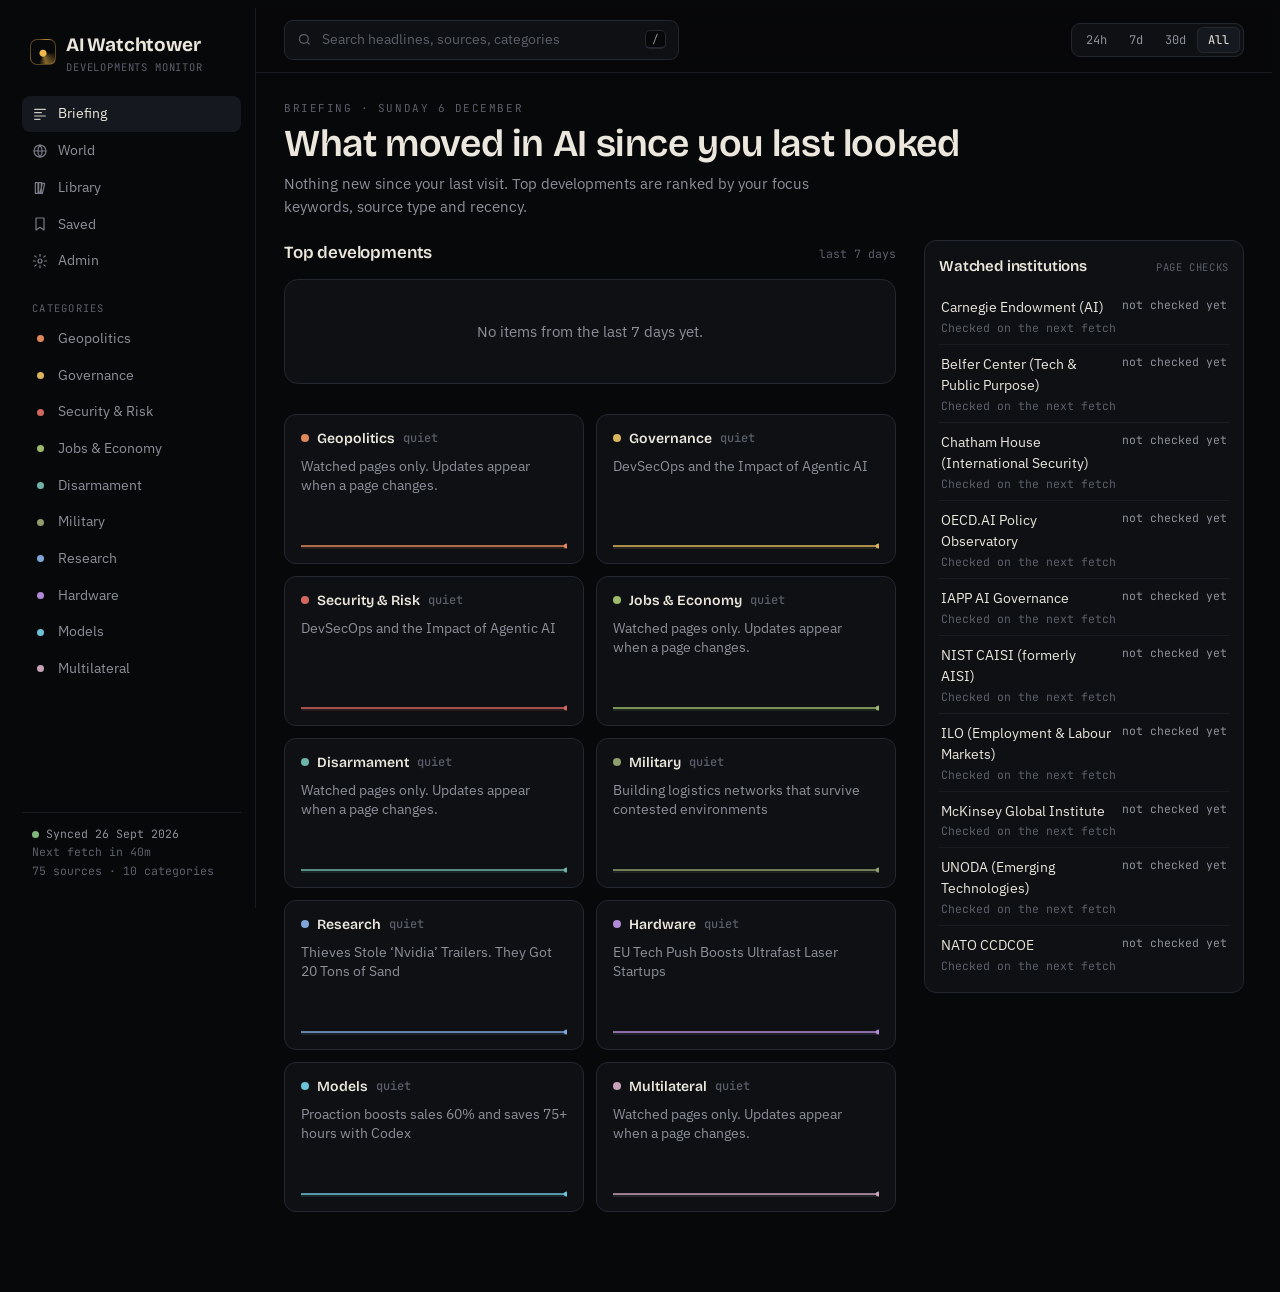
==== commit 0489cc0a: "Rebuild the dashboard as AI Watchtower New site from the approved mockup: black theme, Briefing with" ====
--- a/index.html
+++ b/index.html
@@ -2,86 +2,55 @@
 <html lang="en">
 <head>
 <meta charset="UTF-8">
-<meta name="viewport" content="width=device-width, initial-scale=1.0">
-<title>AI Developments Dashboard</title>
+<meta name="viewport" content="width=device-width, initial-scale=1.0, viewport-fit=cover">
+<meta name="color-scheme" content="dark">
+<meta name="theme-color" content="#07080A">
+<title>AI Watchtower</title>
+<meta name="description" content="Monitor for AI developments across geopolitics, governance, security, military, research, hardware and more. Updated every 2 hours.">
+<link rel="icon" href="data:image/svg+xml,%3Csvg xmlns='http://www.w3.org/2000/svg' viewBox='0 0 32 32'%3E%3Crect width='32' height='32' rx='8' fill='%2307080A'/%3E%3Ccircle cx='16' cy='16' r='11' fill='none' stroke='%23F2B84B' stroke-opacity='.5'/%3E%3Ccircle cx='16' cy='16' r='4' fill='%23F2B84B'/%3E%3C/svg%3E">
 <link rel="preconnect" href="https://fonts.googleapis.com">
-<link href="https://fonts.googleapis.com/css2?family=Space+Grotesk:wght@500;600;700&family=Inter:wght@400;500&family=IBM+Plex+Mono:wght@400;500&display=swap" rel="stylesheet">
+<link rel="preconnect" href="https://fonts.gstatic.com" crossorigin>
+<link rel="stylesheet" href="https://fonts.googleapis.com/css2?family=Bricolage+Grotesque:opsz,wght@12..96,500;12..96,600;12..96,700&family=IBM+Plex+Sans:wght@400;500;600&family=JetBrains+Mono:wght@400;500&display=swap">
 <link rel="stylesheet" href="assets/css/style.css">
 </head>
 <body>
-
-<div class="mission-bar">
-  <div class="brand">
-    <span class="dot"></span>
+<div class="shell">
+  <aside class="rail" id="rail" aria-label="Navigation">
+    <div class="brand"><span class="brand-mark" aria-hidden="true"></span><div><h1>AI Watchtower</h1><small>Developments monitor</small></div></div>
+    <nav class="nav" id="nav-main"></nav>
     <div>
-      <h1>AI Developments Dashboard</h1>
-      <div class="subtitle">Monitoring station · 8 channels</div>
+      <div class="nav-label">Categories</div>
+      <nav class="nav" id="nav-cats"></nav>
     </div>
-  </div>
-  <div class="mission-bar-right">
-    <div class="mission-clock">
-      <span class="label">Last sync</span>
-      <span id="last-sync">—</span>
+    <div class="rail-foot">
+      <div class="live"><i></i><span>Synced <span id="synced">…</span></span></div>
+      <div>Next fetch <span id="nextfetch">…</span></div>
+      <div id="src-count"></div>
     </div>
-    <button class="btn secondary refresh-btn" id="refresh-btn" onclick="triggerRefresh()">↻ Refresh now</button>
-    <button class="btn secondary" id="glossary-btn" onclick="toggleGlossary()">? Glossary</button>
+  </aside>
+  <div class="main">
+    <header class="topbar">
+      <button class="menu-btn" id="menu-btn" aria-label="Open navigation"><svg width="18" height="18" viewBox="0 0 24 24" fill="none" stroke="currentColor" stroke-width="2"><path d="M4 6h16M4 12h16M4 18h16"/></svg></button>
+      <button class="search-btn" id="search-btn"><svg width="15" height="15" viewBox="0 0 24 24" fill="none" stroke="currentColor" stroke-width="2"><circle cx="11" cy="11" r="7"/><path d="m20 20-3.5-3.5"/></svg>Search headlines, sources, categories<kbd>/</kbd></button>
+      <span class="spacer"></span>
+      <div class="seg range" role="group" aria-label="Time range" id="range">
+        <button data-r="1">24h</button><button data-r="7">7d</button><button data-r="30">30d</button><button data-r="0">All</button>
+      </div>
+    </header>
+    <main class="view" id="view"><div class="loading">Loading the latest developments…</div></main>
   </div>
 </div>
 
-<div class="kpi-row" id="kpi-row"><!-- KPI cards injected here --></div>
-
-<div class="toolbar">
-  <input type="text" id="search-input" class="search-input" placeholder="Search all channels…" oninput="applyFilters()">
-  <div class="chip-row" id="chip-row"><!-- category toggle chips injected here --></div>
-  <div class="date-tab-row" id="date-tab-row" role="tablist" aria-label="Time range">
-    <button class="date-tab" data-range="1" role="tab" aria-selected="false" onclick="setDateRange(1, this)">24h</button>
-    <button class="date-tab" data-range="7" role="tab" aria-selected="false" onclick="setDateRange(7, this)">7 days</button>
-    <button class="date-tab" data-range="30" role="tab" aria-selected="false" onclick="setDateRange(30, this)">30 days</button>
-    <button class="date-tab active" data-range="0" role="tab" aria-selected="true" onclick="setDateRange(0, this)">All</button>
-  </div>
-  <button class="btn secondary toolbar-btn" onclick="clearAllFilters()">Clear filters</button>
-  <div class="export-wrap">
-    <button class="btn secondary toolbar-btn" onclick="toggleExportMenu()">Export view ▾</button>
-    <div class="export-menu" id="export-menu" style="display:none;">
-      <button onclick="exportView('markdown')">Markdown</button>
-      <button onclick="exportView('json')">JSON</button>
-      <button onclick="exportView('csv')">CSV</button>
-    </div>
-  </div>
+<div class="scrim" id="scrim"></div>
+<aside class="reader" id="reader" aria-label="Item details"></aside>
+<div class="palette" id="palette" role="dialog" aria-label="Search">
+  <input id="pal-input" placeholder="Search everything, or type a category or source…" autocomplete="off">
+  <div class="pal-list" id="pal-list"></div>
+  <div class="pal-foot"><span>↑↓ move</span><span>↵ open</span><span>esc close</span></div>
 </div>
-
-<div class="keyword-strip" id="keyword-strip"><!-- trending keywords injected here --></div>
-
-<div class="grid" id="channel-grid">
-  <!-- channels injected by dashboard.js -->
-</div>
-
-<div class="map-section" id="map-section" style="display:none;">
-  <div class="map-header">
-    <h2>Governance Signal Map</h2>
-    <span class="channel-meta">Recent governance activity by country/region</span>
-  </div>
-  <div class="map-active-filter" id="map-active-filter"></div>
-  <div id="map-container"></div>
-  <div class="country-timeline" id="country-timeline"></div>
-</div>
-
-<div class="glossary-panel" id="glossary-panel" style="display:none;">
-  <div class="glossary-header">
-    <h2>Glossary</h2>
-    <button class="btn secondary" onclick="toggleGlossary()">Close ✕</button>
-  </div>
-  <div class="glossary-body" id="glossary-body"><!-- injected --></div>
-</div>
-
-<div class="mission-footer">
-  <span>Data refreshed on schedule via GitHub Actions</span>
-  <a href="control-panel.html">Control panel →</a>
-</div>
-
-<div class="toast" id="toast"></div>
+<div class="toast" id="toast" role="status"></div>
 
 <script src="assets/js/site-config.js"></script>
-<script src="assets/js/dashboard.js"></script>
+<script src="assets/js/app.js"></script>
 </body>
 </html>
--- a/assets/css/style.css
+++ b/assets/css/style.css
@@ -1,616 +1,315 @@
-/* ============================================================
-   AI Developments Dashboard — "Monitoring Station" design
-   ============================================================ */
-
-:root {
-  /* Color tokens */
-  --bg: #0B0E11;
-  --bg-panel: #12161C;
-  --bg-panel-raised: #171C23;
-  --hairline: #232A33;
-  --text-primary: #E7EBEE;
-  --text-secondary: #8A96A3;
-  --text-muted: #545F6B;
-  --amber: #F2B155;
-  --amber-dim: #6B4E28;
-  --teal: #4FA3A0;
-  --teal-dim: #1F3B3A;
-  --red-signal: #E1614B;
-
-  /* Category accent colors — each "channel" gets its own signal color */
-  --c-overall: #F2B155;
-  --c-hardware: #4FA3A0;
-  --c-governance: #8E9EDB;
-  --c-tools: #D98E73;
-  --c-military: #E1614B;
-  --c-jobs-economy: #6FC2E0;
-  --c-agentic-ai: #C77DD9;
-  --c-papers: #A6C36F;
-
-  /* Type */
-  --font-display: 'Space Grotesk', 'Arial Narrow', sans-serif;
-  --font-body: 'Inter', -apple-system, sans-serif;
-  --font-mono: 'IBM Plex Mono', 'Courier New', monospace;
+:root{
+  color-scheme: dark;
+  --bg:#07080A; --surface:#0E1014; --raised:#15181E; --hover:#1B1F26;
+  --line:#23272F; --line-soft:#191C22;
+  --text:#ECE7DD; --muted:#8C9099; --faint:#5A5F69;
+  --accent:#F2B84B; --accent-ink:#1A1204; --accent-dim:rgba(242,184,75,.13); --accent-line:rgba(242,184,75,.35);
+  --ok:#7FB77E; --warn:#D9A441; --err:#E06C5F;
+  --display:"Bricolage Grotesque", "Segoe UI", system-ui, sans-serif;
+  --body:"IBM Plex Sans", "Segoe UI", system-ui, sans-serif;
+  --mono:"JetBrains Mono", ui-monospace, "SFMono-Regular", Menlo, monospace;
+  --radius:10px;
 }
-
-* { box-sizing: border-box; }
-
-html, body {
-  margin: 0;
-  padding: 0;
-  background: var(--bg);
-  color: var(--text-primary);
-  font-family: var(--font-body);
-  -webkit-font-smoothing: antialiased;
+*{box-sizing:border-box}
+html,body{height:100%}
+body{background:var(--bg);color:var(--text);font:15px/1.55 var(--body);-webkit-font-smoothing:antialiased}
+a{color:inherit}
+button{font:inherit;color:inherit;background:none;border:0;cursor:pointer}
+input,textarea,select{font:inherit;color:var(--text)}
+:focus-visible{outline:2px solid var(--accent);outline-offset:2px;border-radius:6px}
+h1,h2,h3{font-family:var(--display);font-weight:600;letter-spacing:-.01em;text-wrap:balance;margin:0}
+.mono{font-family:var(--mono)}
+.num{font-variant-numeric:tabular-nums}
+
+
+/* shell */
+.shell{display:grid;grid-template-columns:248px minmax(0,1fr);min-height:100%}
+.rail{position:sticky;top:0;height:100vh;overflow:auto;border-right:1px solid var(--line-soft);padding:22px 14px 28px;display:flex;flex-direction:column;gap:22px;background:var(--bg)}
+.brand{display:flex;align-items:center;gap:10px;padding:0 8px}
+.brand-mark{width:26px;height:26px;border-radius:7px;background:radial-gradient(circle at 50% 55%,var(--accent) 0 3px,transparent 4px),conic-gradient(from 200deg,transparent 0 70%,rgba(242,184,75,.55) 90%,transparent 100%);border:1px solid var(--accent-line);animation:sweep 6s linear infinite}
+@keyframes sweep{to{filter:hue-rotate(0deg);transform:rotate(360deg)}}
+.brand h1{font-size:19px;font-weight:700}
+.brand small{display:block;font:10.5px var(--mono);color:var(--faint);letter-spacing:.08em;text-transform:uppercase;margin-top:1px}
+.nav-label{font:10.5px var(--mono);letter-spacing:.12em;text-transform:uppercase;color:var(--faint);padding:0 10px 6px}
+.nav{display:flex;flex-direction:column;gap:1px}
+.nav button{display:flex;align-items:center;gap:10px;width:100%;padding:7px 10px;border-radius:8px;color:var(--muted);text-align:left;font-size:14px}
+.nav button:hover{background:var(--surface);color:var(--text)}
+.nav button[aria-current="true"]{background:var(--raised);color:var(--text)}
+.nav .ico{width:16px;height:16px;flex:none;opacity:.85}
+.nav .dot{width:7px;height:7px;border-radius:50%;flex:none;margin:0 4.5px}
+.nav .count{margin-left:auto;font:11px var(--mono);color:var(--faint)}
+.nav .count.new{color:var(--accent)}
+.rail-foot{margin-top:auto;padding:12px 10px 0;border-top:1px solid var(--line-soft);font:11.5px/1.6 var(--mono);color:var(--faint)}
+.live{display:inline-flex;align-items:center;gap:7px;color:var(--muted)}
+.live i{width:7px;height:7px;border-radius:50%;background:var(--ok);box-shadow:0 0 0 0 rgba(127,183,126,.6);animation:pulse 2.4s infinite}
+@keyframes pulse{70%{box-shadow:0 0 0 7px rgba(127,183,126,0)}100%{box-shadow:0 0 0 0 rgba(127,183,126,0)}}
+
+/* top bar */
+.main{min-width:0;display:flex;flex-direction:column}
+.topbar{position:sticky;top:env(safe-area-inset-top,0px);z-index:20;display:flex;align-items:center;gap:12px;padding:12px 28px;background:rgba(7,8,10,.86);backdrop-filter:blur(10px);border-bottom:1px solid var(--line-soft)}
+.search-btn{flex:1;max-width:460px;display:flex;align-items:center;gap:10px;padding:8px 12px;border:1px solid var(--line);border-radius:9px;background:var(--surface);color:var(--faint);font-size:14px;text-align:left}
+.search-btn:hover{border-color:#30343d;color:var(--muted)}
+kbd{font:11px var(--mono);padding:1px 6px;border:1px solid var(--line);border-bottom-width:2px;border-radius:5px;color:var(--muted);background:var(--bg)}
+.search-btn kbd{margin-left:auto}
+.seg{display:inline-flex;padding:3px;border:1px solid var(--line);border-radius:9px;background:var(--surface)}
+.seg button{padding:5px 11px;border-radius:6px;font:12px var(--mono);color:var(--muted)}
+.seg button[aria-pressed="true"]{background:var(--raised);color:var(--text);box-shadow:inset 0 0 0 1px var(--line)}
+.topbar .spacer{flex:1}
+.menu-btn{display:none}
+
+.view{padding:28px 28px 80px;width:100%;max-width:1180px}
+.view-head{display:flex;align-items:flex-end;justify-content:space-between;gap:16px;flex-wrap:wrap;margin-bottom:22px}
+.eyebrow{font:11px var(--mono);letter-spacing:.14em;text-transform:uppercase;color:var(--faint);margin-bottom:8px}
+.view-head h2{font-size:clamp(26px,3.4vw,38px);line-height:1.08}
+.lede{color:var(--muted);margin:8px 0 0;max-width:62ch}
+.lede strong{color:var(--accent);font-weight:500}
+
+/* briefing */
+.brief-grid{display:grid;grid-template-columns:minmax(0,1fr) 320px;gap:28px;align-items:start}
+.section-title{display:flex;align-items:baseline;justify-content:space-between;gap:12px;margin:0 0 12px}
+.section-title h3{font-size:17px}
+.section-title span{font:11.5px var(--mono);color:var(--faint)}
+.top-list{display:flex;flex-direction:column;border:1px solid var(--line);border-radius:14px;overflow:hidden;background:var(--surface)}
+.top-item{display:grid;grid-template-columns:34px minmax(0,1fr);gap:4px 14px;padding:16px 18px;border-top:1px solid var(--line-soft);cursor:pointer;position:relative}
+.top-item:first-child{border-top:0}
+.top-item:hover,.top-item.sel{background:var(--hover)}
+.rank{font:500 13px var(--mono);color:var(--faint);padding-top:3px}
+.top-item.lead{padding:22px 18px 20px;background:linear-gradient(180deg,rgba(242,184,75,.07),transparent 70%)}
+.top-item.lead .t{font-size:22px;line-height:1.22}
+.top-item .t{font-family:var(--display);font-weight:600;font-size:17px;line-height:1.3;margin:0}
+.meta{display:flex;flex-wrap:wrap;align-items:center;gap:6px 10px;font:12px var(--mono);color:var(--muted)}
+.meta .sep{color:var(--faint)}
+.catlabel{display:inline-flex;align-items:center;gap:6px;color:var(--text)}
+.catlabel i{width:6px;height:6px;border-radius:50%}
+.why{grid-column:2;display:flex;flex-wrap:wrap;gap:6px;margin-top:6px}
+.tag{font:11px var(--mono);padding:2px 8px;border-radius:99px;border:1px solid var(--line);color:var(--muted)}
+.tag.focus{border-color:var(--accent-line);color:var(--accent);background:var(--accent-dim)}
+.newdot{width:7px;height:7px;border-radius:50%;background:var(--accent);box-shadow:0 0 12px rgba(242,184,75,.7);display:inline-block}
+
+.tiles{display:grid;grid-template-columns:repeat(auto-fill,minmax(230px,1fr));gap:12px;margin-top:30px}
+.tile{display:flex;flex-direction:column;gap:10px;padding:15px 16px 14px;border:1px solid var(--line);border-radius:12px;background:var(--surface);text-align:left;min-height:150px;transition:border-color .15s, transform .15s}
+.tile:hover{border-color:#343945;transform:translateY(-1px)}
+.tile-head{display:flex;align-items:center;gap:8px;font:600 14px var(--display)}
+.tile-head i{width:8px;height:8px;border-radius:50%}
+.tile-head .n{margin-left:auto;font:500 12px var(--mono);color:var(--accent)}
+.tile-head .n.zero{color:var(--faint)}
+.tile p{margin:0;font-size:13.5px;line-height:1.4;color:var(--muted);display:-webkit-box;-webkit-line-clamp:2;-webkit-box-orient:vertical;overflow:hidden}
+.tile svg{margin-top:auto;width:100%;height:28px;display:block}
+
+.side{display:flex;flex-direction:column;gap:22px}
+.panel{border:1px solid var(--line);border-radius:12px;background:var(--surface);padding:14px 14px 10px}
+.panel h3{font-size:15px;margin-bottom:10px;display:flex;justify-content:space-between;align-items:baseline}
+.panel h3 small{font:10.5px var(--mono);color:var(--faint);letter-spacing:.06em;text-transform:uppercase;font-weight:400}
+.watch{display:grid;grid-template-columns:minmax(0,1fr) auto;gap:2px 10px;padding:9px 2px;border-top:1px solid var(--line-soft);font-size:13.5px}
+.watch:first-of-type{border-top:0}
+.watch a{text-decoration:none}
+.watch a:hover{color:var(--accent)}
+.watch .when{font:11.5px var(--mono);color:var(--muted);text-align:right}
+.watch .when.changed{color:var(--accent)}
+.watch .what{grid-column:1/-1;font:11.5px var(--mono);color:var(--faint)}
+.pulse-row{display:grid;grid-template-columns:minmax(0,1fr) 70px 38px;align-items:center;gap:10px;padding:6px 2px;font-size:13px}
+.pulse-row span:first-child{overflow:hidden;text-overflow:ellipsis;white-space:nowrap}
+.bar{height:5px;border-radius:3px;background:var(--line);overflow:hidden}
+.bar b{display:block;height:100%;background:var(--muted);border-radius:3px}
+.pulse-row .num{font:11.5px var(--mono);color:var(--muted);text-align:right}
+
+/* feed list */
+.filters{display:flex;flex-wrap:wrap;gap:8px;align-items:center;margin-bottom:14px}
+.chip{padding:5px 11px;border:1px solid var(--line);border-radius:99px;font:12px var(--mono);color:var(--muted);background:var(--surface)}
+.chip:hover{color:var(--text);border-color:#343945}
+.chip[aria-pressed="true"]{border-color:var(--accent-line);color:var(--accent);background:var(--accent-dim)}
+.src-row{display:flex;gap:6px;overflow-x:auto;padding-bottom:6px;margin-bottom:10px;scrollbar-width:thin}
+.src-row .chip{white-space:nowrap;flex:none}
+.feed{border:1px solid var(--line);border-radius:14px;background:var(--surface);overflow:hidden}
+.day{padding:14px 18px 6px;font:11px var(--mono);letter-spacing:.12em;text-transform:uppercase;color:var(--faint);border-top:1px solid var(--line-soft)}
+.day:first-child{border-top:0}
+.divider-new{display:flex;align-items:center;gap:10px;padding:12px 18px 4px;font:11px var(--mono);letter-spacing:.1em;text-transform:uppercase;color:var(--accent);border-top:1px solid var(--line-soft)}
+.divider-new::after{content:"";flex:1;height:1px;background:var(--accent-line)}
+.row{display:grid;grid-template-columns:14px minmax(0,1fr) auto;gap:4px 12px;padding:13px 18px;border-top:1px solid var(--line-soft);cursor:pointer;align-items:start}
+.row:hover,.row.sel{background:var(--hover)}
+.row.sel{box-shadow:inset 2px 0 0 var(--accent)}
+.row .mark{padding-top:8px}
+.row .t{margin:0;font:500 15.5px/1.38 var(--body);color:var(--text)}
+.row.read .t{color:var(--muted)}
+.row .meta{grid-column:2}
+.row .pv{grid-column:2;margin:2px 0 0;font-size:13.5px;color:var(--muted);display:-webkit-box;-webkit-line-clamp:2;-webkit-box-orient:vertical;overflow:hidden}
+.star{padding:4px;border-radius:6px;color:var(--faint);line-height:0}
+.star:hover{color:var(--text);background:var(--raised)}
+.star[aria-pressed="true"]{color:var(--accent)}
+.empty{padding:40px 18px;text-align:center;color:var(--muted)}
+.watch-strip{display:flex;gap:8px;flex-wrap:wrap;margin-bottom:14px}
+.wpill{display:inline-flex;align-items:center;gap:8px;padding:6px 11px;border:1px dashed var(--line);border-radius:9px;font-size:13px;color:var(--muted);text-decoration:none}
+.wpill:hover{border-color:#3a3f4a;color:var(--text)}
+.wpill .when{font:11px var(--mono);color:var(--faint)}
+.wpill .when.changed{color:var(--accent)}
+.kbd-hint{margin-top:14px;font:11.5px var(--mono);color:var(--faint);display:flex;gap:14px;flex-wrap:wrap}
+
+/* reader */
+.scrim{position:fixed;inset:0;background:rgba(0,0,0,.5);z-index:40;opacity:0;pointer-events:none;transition:opacity .2s}
+.scrim.on{opacity:1;pointer-events:auto}
+.reader{position:fixed;top:0;right:0;bottom:0;width:min(520px,100%);z-index:41;background:var(--surface);border-left:1px solid var(--line);transform:translateX(100%);transition:transform .25s ease;display:flex;flex-direction:column;padding-top:env(safe-area-inset-top,0px)}
+.reader.on{transform:none}
+.reader-top{display:flex;align-items:center;gap:8px;padding:12px 16px;border-bottom:1px solid var(--line-soft)}
+.reader-top .x{margin-left:auto}
+.reader-body{padding:22px 24px 40px;overflow:auto;display:flex;flex-direction:column;gap:16px}
+.reader-body h2{font-size:26px;line-height:1.18}
+.reader-body .pv{color:var(--text);opacity:.85;font-size:15.5px;margin:0;max-width:62ch}
+.kv{display:grid;grid-template-columns:110px minmax(0,1fr);gap:8px 12px;font-size:13.5px;padding:14px 0;border-top:1px solid var(--line-soft);border-bottom:1px solid var(--line-soft)}
+.kv dt{font:11px var(--mono);letter-spacing:.08em;text-transform:uppercase;color:var(--faint);padding-top:2px}
+.kv dd{margin:0;color:var(--muted)}
+.btn{display:inline-flex;align-items:center;gap:8px;padding:8px 14px;border-radius:9px;border:1px solid var(--line);background:var(--raised);font-size:13.5px;text-decoration:none;color:var(--text)}
+.btn:hover{border-color:#3a3f4a}
+.btn.primary{background:var(--accent);border-color:var(--accent);color:var(--accent-ink);font-weight:600}
+.btn.primary:hover{filter:brightness(1.07)}
+.btn.small{padding:5px 10px;font-size:12.5px}
+.btn-row{display:flex;gap:8px;flex-wrap:wrap}
+.related{display:flex;flex-direction:column;gap:2px}
+.related button{display:block;text-align:left;padding:9px 10px;border-radius:8px;font-size:14px;color:var(--text)}
+.related button:hover{background:var(--hover)}
+.related button span{display:block;font:11.5px var(--mono);color:var(--faint);margin-top:2px}
+
+/* palette */
+.palette{position:fixed;left:50%;top:12vh;transform:translate(-50%,-8px);width:min(620px,calc(100% - 32px));z-index:51;background:var(--surface);border:1px solid var(--line);border-radius:14px;box-shadow:0 30px 80px rgba(0,0,0,.6);opacity:0;pointer-events:none;transition:opacity .15s, transform .15s;overflow:hidden}
+.palette.on{opacity:1;pointer-events:auto;transform:translate(-50%,0)}
+.palette input{width:100%;padding:16px 18px;border:0;border-bottom:1px solid var(--line);background:transparent;font-size:16px;outline:none}
+.pal-list{max-height:52vh;overflow:auto;padding:6px}
+.pal-group{font:10.5px var(--mono);letter-spacing:.12em;text-transform:uppercase;color:var(--faint);padding:10px 12px 4px}
+.pal-item{display:flex;align-items:center;gap:10px;width:100%;padding:9px 12px;border-radius:8px;text-align:left;font-size:14px}
+.pal-item span{overflow:hidden;text-overflow:ellipsis;white-space:nowrap}
+.pal-item small{margin-left:auto;flex:none;font:11px var(--mono);color:var(--faint)}
+.pal-item.act{background:var(--raised)}
+.pal-foot{display:flex;gap:14px;padding:9px 14px;border-top:1px solid var(--line-soft);font:11px var(--mono);color:var(--faint)}
+
+/* world */
+.map-wrap{border:1px solid var(--line);border-radius:14px;background:var(--surface);padding:10px;overflow-x:auto}
+.map-wrap svg{display:block;width:100%;min-width:640px;height:auto}
+.country-list{display:grid;grid-template-columns:repeat(auto-fill,minmax(200px,1fr));gap:8px;margin:16px 0 22px}
+.country{display:flex;justify-content:space-between;align-items:center;padding:10px 12px;border:1px solid var(--line);border-radius:10px;background:var(--surface);font-size:14px;text-align:left}
+.country:hover{border-color:#3a3f4a}
+.country[aria-pressed="true"]{border-color:var(--accent-line);background:var(--accent-dim)}
+.country .num{font:12px var(--mono);color:var(--muted)}
+
+/* library */
+.lib-grid{display:grid;grid-template-columns:repeat(auto-fill,minmax(260px,1fr));gap:12px}
+.book{display:flex;flex-direction:column;gap:8px;padding:16px;border:1px solid var(--line);border-radius:12px;background:var(--surface)}
+.book h3{font-size:16px;line-height:1.25}
+.book .by{font:11.5px var(--mono);color:var(--faint)}
+.book p{margin:0;font-size:13.5px;color:var(--muted)}
+.book .foot{margin-top:auto;display:flex;align-items:center;justify-content:space-between;gap:8px;padding-top:6px}
+.book .next{font:11px var(--mono);color:var(--accent)}
+.book.nolink{border-style:dashed}
+.book.nolink .foot span{font:11.5px var(--mono);color:var(--faint)}
+.tracker{display:grid;grid-template-columns:minmax(0,1fr) auto;gap:2px 14px;padding:12px 16px;border-top:1px solid var(--line-soft);align-items:center}
+.tracker:first-child{border-top:0}
+.tracker b{font-weight:500}
+.tracker span{grid-column:1;font-size:13px;color:var(--muted)}
+.tracker a{grid-row:1/3;grid-column:2}
+
+/* admin */
+.gate{max-width:420px;margin:40px auto;padding:28px;border:1px solid var(--line);border-radius:16px;background:var(--surface);display:flex;flex-direction:column;gap:14px}
+.gate h2{font-size:24px}
+.field{display:flex;flex-direction:column;gap:6px}
+.field label{font:11px var(--mono);letter-spacing:.08em;text-transform:uppercase;color:var(--muted)}
+.inp{width:100%;padding:9px 12px;border:1px solid var(--line);border-radius:9px;background:var(--bg);outline:none}
+.inp:focus{border-color:var(--accent-line)}
+textarea.inp{min-height:130px;font:13px/1.5 var(--mono);resize:vertical}
+.note{font-size:12.5px;color:var(--faint);margin:0}
+.tabs{display:flex;gap:4px;border-bottom:1px solid var(--line);margin-bottom:18px;overflow-x:auto}
+.tabs button{padding:10px 14px;font-size:14px;color:var(--muted);border-bottom:2px solid transparent;margin-bottom:-1px;white-space:nowrap}
+.tabs button[aria-selected="true"]{color:var(--text);border-color:var(--accent)}
+.stats{display:grid;grid-template-columns:repeat(auto-fit,minmax(140px,1fr));gap:10px;margin-bottom:16px}
+.stat{padding:12px 14px;border:1px solid var(--line);border-radius:10px;background:var(--surface)}
+.stat b{display:block;font:600 24px var(--display)}
+.stat span{font:11px var(--mono);color:var(--muted);letter-spacing:.06em;text-transform:uppercase}
+.table-wrap{border:1px solid var(--line);border-radius:12px;overflow-x:auto;background:var(--surface)}
+table{width:100%;border-collapse:collapse;font-size:13.5px;min-width:760px}
+th{text-align:left;font:11px var(--mono);letter-spacing:.08em;text-transform:uppercase;color:var(--faint);font-weight:400;padding:10px 14px;border-bottom:1px solid var(--line)}
+td{padding:10px 14px;border-top:1px solid var(--line-soft);vertical-align:top}
+tr:first-child td{border-top:0}
+td .sub{display:block;font:11.5px var(--mono);color:var(--faint);margin-top:2px}
+.pill{display:inline-flex;align-items:center;gap:6px;font:11.5px var(--mono);padding:2px 9px;border-radius:99px;border:1px solid var(--line);white-space:nowrap}
+.pill i{width:6px;height:6px;border-radius:50%}
+.pill.ok{color:var(--ok)} .pill.ok i{background:var(--ok)}
+.pill.warn{color:var(--warn)} .pill.warn i{background:var(--warn)}
+.pill.err{color:var(--err)} .pill.err i{background:var(--err)}
+.pill.off{color:var(--faint)} .pill.off i{background:var(--faint)}
+.catchips{display:flex;flex-wrap:wrap;gap:4px}
+.catchip{font:11px var(--mono);padding:1px 7px;border-radius:5px;background:var(--raised);color:var(--muted);white-space:nowrap}
+.switch{position:relative;width:34px;height:20px;border-radius:99px;background:var(--line);transition:background .15s;flex:none}
+.switch::after{content:"";position:absolute;top:3px;left:3px;width:14px;height:14px;border-radius:50%;background:var(--muted);transition:transform .15s, background .15s}
+.switch[aria-checked="true"]{background:var(--accent-dim);box-shadow:inset 0 0 0 1px var(--accent-line)}
+.switch[aria-checked="true"]::after{transform:translateX(14px);background:var(--accent)}
+.two-col{display:grid;grid-template-columns:minmax(0,1.1fr) minmax(0,1fr);gap:20px;align-items:start}
+.card{border:1px solid var(--line);border-radius:12px;background:var(--surface);padding:18px;display:flex;flex-direction:column;gap:14px}
+.card h3{font-size:16px}
+.checks{display:flex;flex-wrap:wrap;gap:6px}
+.detect{display:flex;gap:10px;align-items:flex-start;padding:12px;border-radius:10px;background:var(--bg);border:1px solid var(--line-soft);font-size:13.5px;color:var(--muted)}
+.detect b{color:var(--text);font-weight:500}
+.cat-row{display:grid;grid-template-columns:28px 22px minmax(0,1fr) auto auto;gap:10px;align-items:center;padding:10px 14px;border-top:1px solid var(--line-soft)}
+.cat-row:first-child{border-top:0}
+.cat-row input[type=color]{width:22px;height:22px;border:0;padding:0;background:none;border-radius:50%;cursor:pointer}
+.cat-row .inp{padding:6px 10px}
+.mv{display:flex;flex-direction:column}
+.mv button{font-size:10px;line-height:1;padding:2px 6px;color:var(--faint)}
+.mv button:hover{color:var(--text)}
+.kw{display:flex;flex-wrap:wrap;gap:6px}
+.kw span{display:inline-flex;align-items:center;gap:6px;padding:4px 6px 4px 10px;border-radius:99px;background:var(--accent-dim);border:1px solid var(--accent-line);color:var(--accent);font:12px var(--mono)}
+.kw span button{color:var(--accent);opacity:.7;padding:0 4px}
+.kw span button:hover{opacity:1}
+
+.mail{border:1px solid var(--line);border-radius:12px;overflow:hidden;background:#0B0C0F}
+.mail-head{padding:12px 16px;border-bottom:1px solid var(--line);display:flex;flex-direction:column;gap:4px;font-size:13px;color:var(--muted);background:var(--surface)}
+.mail-head span{display:inline-block;width:62px;font:11px var(--mono);letter-spacing:.06em;text-transform:uppercase;color:var(--faint)}
+.mail-head b{color:var(--text);font-weight:600}
+.mail-body{padding:18px 18px 16px;display:flex;flex-direction:column;gap:16px}
+.mail-intro{margin:0;color:var(--muted);font-size:14px}
+.mail-sec{display:flex;flex-direction:column;gap:2px;padding-top:12px;border-top:1px solid var(--line-soft)}
+.mail-cat{display:flex;align-items:center;gap:8px;font:600 15px var(--display);margin-bottom:4px}
+.mail-cat i{width:8px;height:8px;border-radius:50%}
+.mail-cat span{margin-left:auto;font:500 11.5px var(--mono);color:var(--accent)}
+.mail-item{display:block;padding:6px 0;text-decoration:none;font-size:14px;line-height:1.35}
+.mail-item:hover{color:var(--accent)}
+.mail-item small{display:block;font:11.5px var(--mono);color:var(--faint);margin-top:2px}
+.mail-more{font:12px var(--mono);color:var(--muted);padding:2px 0 4px}
+.mail-cta{align-self:flex-start;margin-top:6px;padding:6px 12px;border-radius:8px;background:var(--accent);color:var(--accent-ink);font-weight:600;font-size:13px}
+.mail-foot{margin:0;font-size:12px;color:var(--faint)}
+.toggle-row{display:flex;align-items:center;gap:10px;font-size:14px;color:var(--muted);cursor:pointer}
+.toast{position:fixed;left:50%;bottom:calc(22px + env(safe-area-inset-bottom,0px));transform:translate(-50%,20px);background:var(--raised);border:1px solid var(--line);padding:10px 16px;border-radius:10px;font-size:13.5px;opacity:0;pointer-events:none;transition:all .2s;z-index:60;max-width:calc(100% - 32px)}
+.toast.on{opacity:1;transform:translate(-50%,0)}
+
+@media (max-width: 1080px){ .brief-grid{grid-template-columns:minmax(0,1fr)} .two-col{grid-template-columns:minmax(0,1fr)} }
+@media (max-width: 820px){
+  .shell{grid-template-columns:minmax(0,1fr)}
+  .rail{position:fixed;left:0;top:0;bottom:0;width:270px;z-index:45;transform:translateX(-100%);transition:transform .25s;box-shadow:20px 0 60px rgba(0,0,0,.5);padding-top:calc(22px + env(safe-area-inset-top,0px))}
+  .rail.on{transform:none}
+  .menu-btn{display:inline-flex;padding:7px;border:1px solid var(--line);border-radius:9px;background:var(--surface)}
+  .topbar{padding:10px 16px}
+  .view{padding:20px 16px 70px}
+  .seg.range{display:none}
+  .search-btn kbd{display:none}
+  .row{padding:12px 14px}
+  .top-item{grid-template-columns:24px minmax(0,1fr);padding:14px}
+  .top-item.lead .t{font-size:19px}
 }
-
-body {
-  background-image:
-    linear-gradient(var(--hairline) 1px, transparent 1px),
-    linear-gradient(90deg, var(--hairline) 1px, transparent 1px);
-  background-size: 48px 48px;
-  background-attachment: fixed;
-  background-position: -1px -1px;
-}
-
-a { color: inherit; }
-
-/* ---------- Header / mission bar ---------- */
-
-.mission-bar {
-  display: flex;
-  align-items: center;
-  justify-content: space-between;
-  padding: 18px 28px;
-  border-bottom: 1px solid var(--hairline);
-  background: rgba(11, 14, 17, 0.9);
-  backdrop-filter: blur(6px);
-  position: sticky;
-  top: 0;
-  z-index: 10;
-}
-
-.mission-bar .brand {
-  display: flex;
-  align-items: baseline;
-  gap: 10px;
-}
-
-.mission-bar .brand .dot {
-  width: 8px;
-  height: 8px;
-  border-radius: 50%;
-  background: var(--amber);
-  box-shadow: 0 0 8px 2px var(--amber-dim);
-  display: inline-block;
-  animation: pulse 2.4s ease-in-out infinite;
-}
-
-.mission-bar h1 {
-  font-family: var(--font-display);
-  font-size: 18px;
-  font-weight: 600;
-  letter-spacing: 0.02em;
-  margin: 0;
-}
-
-.mission-bar .subtitle {
-  font-family: var(--font-mono);
-  font-size: 11px;
-  color: var(--text-muted);
-  text-transform: uppercase;
-  letter-spacing: 0.08em;
-}
-
-.mission-clock {
-  font-family: var(--font-mono);
-  font-size: 12px;
-  color: var(--text-secondary);
-  text-align: right;
-}
-
-.mission-clock .label {
-  color: var(--text-muted);
-  font-size: 10px;
-  text-transform: uppercase;
-  letter-spacing: 0.1em;
-  display: block;
-  margin-bottom: 2px;
-}
-
-@keyframes pulse {
-  0%, 100% { opacity: 1; }
-  50% { opacity: 0.35; }
-}
-
-/* ---------- Mission bar right side / refresh ---------- */
-
-.mission-bar-right {
-  display: flex;
-  align-items: center;
-  gap: 16px;
-}
-
-button.btn.secondary.refresh-btn {
-  width: auto;
-  padding: 8px 14px;
-  font-size: 12px;
-  font-family: var(--font-mono);
-}
-button.btn.secondary.refresh-btn.is-loading {
-  opacity: 0.6;
-  pointer-events: none;
-}
-
-/* ---------- Toolbar: search + category chips ---------- */
-
-.toolbar {
-  display: flex;
-  flex-wrap: wrap;
-  align-items: center;
-  gap: 14px;
-  padding: 16px 28px 0;
-}
-
-.search-input {
-  background: var(--bg-panel);
-  border: 1px solid var(--hairline);
-  color: var(--text-primary);
-  padding: 9px 14px;
-  font-family: var(--font-mono);
-  font-size: 12px;
-  width: 260px;
-  max-width: 100%;
-}
-.search-input:focus { outline: none; border-color: var(--amber); }
-.search-input::placeholder { color: var(--text-muted); }
-
-.chip-row {
-  display: flex;
-  flex-wrap: wrap;
-  gap: 8px;
-}
-
-.chip {
-  font-family: var(--font-mono);
-  font-size: 11px;
-  text-transform: uppercase;
-  letter-spacing: 0.04em;
-  padding: 6px 12px;
-  border: 1px solid var(--hairline);
-  color: var(--text-secondary);
-  cursor: pointer;
-  background: var(--bg-panel);
-  display: flex;
-  align-items: center;
-  gap: 6px;
-  user-select: none;
-}
-.chip .chip-swatch {
-  width: 6px;
-  height: 6px;
-  border-radius: 50%;
-  background: currentColor;
-}
-.chip.is-active {
-  color: var(--bg);
-  border-color: transparent;
-}
-.chip.is-off { opacity: 0.4; }
-
-/* ---------- Date range tabs ---------- */
-
-.date-tab-row {
-  display: flex;
-  gap: 4px;
-  border: 1px solid var(--hairline);
-  padding: 3px;
-  background: var(--bg-panel);
-}
-
-.date-tab {
-  font-family: var(--font-mono);
-  font-size: 11px;
-  text-transform: uppercase;
-  letter-spacing: 0.04em;
-  padding: 5px 11px;
-  border: none;
-  background: transparent;
-  color: var(--text-secondary);
-  cursor: pointer;
-}
-.date-tab:hover { color: var(--text-primary); }
-.date-tab.active {
-  background: var(--amber);
-  color: #1A1200;
-  font-weight: 600;
-}
-
-.range-empty-note {
-  display: none;
-  font-family: var(--font-mono);
-  font-size: 11px;
-  color: var(--text-muted);
-  padding: 10px 0;
-  text-align: center;
-}
-.channel.is-range-empty .range-empty-note { display: block; }
-
-/* ---------- Trending keyword strip ---------- */
-
-.keyword-strip {
-  display: flex;
-  flex-wrap: wrap;
-  gap: 8px;
-  padding: 14px 28px 0;
-}
-.keyword-strip:empty { display: none; }
-
-.keyword-chip {
-  font-family: var(--font-mono);
-  font-size: 11px;
-  color: var(--text-secondary);
-  border: 1px dashed var(--hairline);
-  padding: 4px 10px;
-  cursor: pointer;
-}
-.keyword-chip:hover { color: var(--amber); border-color: var(--amber-dim); }
-.keyword-chip .kw-count { color: var(--text-muted); margin-left: 4px; }
-
-/* ---------- Grid of channel panels ---------- */
-
-.grid {
-  display: grid;
-  grid-template-columns: repeat(auto-fit, minmax(340px, 1fr));
-  gap: 1px;
-  background: var(--hairline);
-  padding: 1px;
-  margin: 24px 28px 48px;
-  border: 1px solid var(--hairline);
-}
-
-.channel {
-  background: var(--bg-panel);
-  padding: 20px 22px;
-  display: flex;
-  flex-direction: column;
-  min-height: 260px;
-}
-
-.channel-head {
-  display: flex;
-  align-items: center;
-  justify-content: space-between;
-  margin-bottom: 14px;
-  padding-bottom: 12px;
-  border-bottom: 1px solid var(--hairline);
-}
-
-.channel-title {
-  display: flex;
-  align-items: center;
-  gap: 8px;
-}
-
-.channel-title .swatch {
-  width: 6px;
-  height: 18px;
-  border-radius: 1px;
-}
-
-.channel-title h2 {
-  font-family: var(--font-display);
-  font-size: 14px;
-  font-weight: 600;
-  margin: 0;
-  letter-spacing: 0.01em;
-}
-
-.channel-meta {
-  font-family: var(--font-mono);
-  font-size: 10px;
-  color: var(--text-muted);
-  text-align: right;
-  line-height: 1.5;
-}
-
-.channel.is-hidden { display: none; }
-.channel .item-list li.is-filtered-out { display: none; }
-
-.sparkline {
-  display: block;
-  margin: 2px 0 12px;
-  opacity: 0.85;
-}
-
-.item-title-row {
-  cursor: pointer;
-}
-
-.item-preview {
-  font-size: 12px;
-  color: var(--text-secondary);
-  line-height: 1.5;
-  margin-top: 6px;
-  max-height: 0;
-  overflow: hidden;
-  transition: max-height 0.2s ease;
-}
-.item-list li.is-expanded .item-preview {
-  max-height: 200px;
-}
-
-mark {
-  background: var(--amber-dim);
-  color: var(--text-primary);
-  padding: 0 1px;
-}
-
-/* Signal bars — the signature element: activity level per channel */
-.signal-bars {
-  display: inline-flex;
-  align-items: flex-end;
-  gap: 2px;
-  height: 12px;
-  margin-left: 6px;
-}
-.signal-bars span {
-  width: 3px;
-  background: var(--text-muted);
-  border-radius: 1px;
-}
-.signal-bars span:nth-child(1) { height: 4px; }
-.signal-bars span:nth-child(2) { height: 7px; }
-.signal-bars span:nth-child(3) { height: 10px; }
-.signal-bars span:nth-child(4) { height: 12px; }
-.channel.is-active .signal-bars span { background: var(--signal-color, var(--amber)); }
-
-.item-list {
-  list-style: none;
-  margin: 0;
-  padding: 0;
-  overflow-y: auto;
-  flex: 1;
-}
-
-.item-list li {
-  padding: 10px 0;
-  border-bottom: 1px solid var(--hairline);
-}
-.item-list li:last-child { border-bottom: none; }
-
-.item-list .item-title {
-  font-size: 13px;
-  line-height: 1.4;
-  color: var(--text-primary);
-  text-decoration: none;
-  display: block;
-  margin-bottom: 4px;
-}
-.item-list .item-title:hover { color: var(--amber); }
-
-.item-list .item-meta {
-  font-family: var(--font-mono);
-  font-size: 10px;
-  color: var(--text-muted);
-  text-transform: uppercase;
-  letter-spacing: 0.05em;
-}
-
-.empty-state {
-  flex: 1;
-  display: flex;
-  align-items: center;
-  justify-content: center;
-  color: var(--text-muted);
-  font-family: var(--font-mono);
-  font-size: 11px;
-  text-align: center;
-  padding: 20px;
-}
-
-/* ---------- Governance signal map ---------- */
-
-.map-section {
-  margin: 0 28px 40px;
-  border: 1px solid var(--hairline);
-  background: var(--bg-panel);
-  padding: 20px 22px;
-}
-
-.map-header {
-  display: flex;
-  align-items: baseline;
-  justify-content: space-between;
-  margin-bottom: 14px;
-  padding-bottom: 12px;
-  border-bottom: 1px solid var(--hairline);
-}
-
-.map-header h2 {
-  font-family: var(--font-display);
-  font-size: 14px;
-  margin: 0;
-}
-
-#map-container svg { width: 100%; height: auto; display: block; }
-
-.map-marker circle {
-  fill: var(--c-governance);
-  opacity: 0.85;
-}
-.map-marker text {
-  font-family: var(--font-mono);
-  font-size: 9px;
-  fill: var(--text-secondary);
-}
-.map-marker:hover circle { opacity: 1; }
-
-/* ---------- Footer ---------- */
-
-.mission-footer {
-  padding: 20px 28px 40px;
-  font-family: var(--font-mono);
-  font-size: 11px;
-  color: var(--text-muted);
-  display: flex;
-  justify-content: space-between;
-}
-
-.mission-footer a { color: var(--text-secondary); text-decoration: none; }
-.mission-footer a:hover { color: var(--amber); }
-
-/* ---------- Control panel specific ---------- */
-
-.auth-gate {
-  min-height: 100vh;
-  display: flex;
-  align-items: center;
-  justify-content: center;
-}
-
-.auth-card {
-  background: var(--bg-panel);
-  border: 1px solid var(--hairline);
-  padding: 36px;
-  width: 320px;
-}
-
-.auth-card h2 {
-  font-family: var(--font-display);
-  font-size: 16px;
-  margin: 0 0 4px;
-}
-
-.auth-card p {
-  font-family: var(--font-mono);
-  font-size: 11px;
-  color: var(--text-muted);
-  margin: 0 0 20px;
-}
-
-.field { margin-bottom: 14px; }
-
-.field label {
-  display: block;
-  font-family: var(--font-mono);
-  font-size: 10px;
-  text-transform: uppercase;
-  letter-spacing: 0.08em;
-  color: var(--text-secondary);
-  margin-bottom: 6px;
-}
-
-.field input {
-  width: 100%;
-  background: var(--bg-panel-raised);
-  border: 1px solid var(--hairline);
-  color: var(--text-primary);
-  padding: 10px 12px;
-  font-family: var(--font-mono);
-  font-size: 12px;
-}
-.field input:focus {
-  outline: none;
-  border-color: var(--amber);
-}
-
-button.btn {
-  width: 100%;
-  background: var(--amber);
-  color: #1A1200;
-  border: none;
-  padding: 11px 14px;
-  font-family: var(--font-display);
-  font-weight: 600;
-  font-size: 13px;
-  cursor: pointer;
-}
-button.btn:hover { background: #F5C077; }
-button.btn:focus-visible { outline: 2px solid var(--text-primary); outline-offset: 2px; }
-
-button.btn.secondary {
-  background: transparent;
-  border: 1px solid var(--hairline);
-  color: var(--text-secondary);
-}
-button.btn.secondary:hover { border-color: var(--text-secondary); color: var(--text-primary); }
-
-.error-msg {
-  font-family: var(--font-mono);
-  font-size: 11px;
-  color: var(--red-signal);
-  margin-top: 10px;
-  min-height: 14px;
-}
-
-.panel-main { padding: 24px 28px 60px; max-width: 900px; margin: 0 auto; }
-
-.source-row {
-  display: grid;
-  grid-template-columns: 1fr 2fr auto auto;
-  gap: 10px;
-  align-items: center;
-  padding: 10px 0;
-  border-bottom: 1px solid var(--hairline);
-  font-size: 13px;
-}
-
-.source-row input[type="text"] {
-  background: var(--bg-panel-raised);
-  border: 1px solid var(--hairline);
-  color: var(--text-primary);
-  padding: 7px 10px;
-  font-family: var(--font-mono);
-  font-size: 12px;
-  width: 100%;
-}
-
-.category-block { margin-bottom: 36px; }
-
-.category-block h3 {
-  font-family: var(--font-display);
-  font-size: 14px;
-  margin-bottom: 4px;
-  display: flex;
-  align-items: center;
-  gap: 8px;
-}
-
-.category-block .cat-type {
-  font-family: var(--font-mono);
-  font-size: 10px;
-  color: var(--text-muted);
-  text-transform: uppercase;
-}
-
-.add-row {
-  display: flex;
-  gap: 8px;
-  margin-top: 10px;
-}
-.add-row input { flex: 1; }
-.add-row button { width: auto; padding: 8px 16px; font-size: 12px; }
-
-.toast {
-  position: fixed;
-  bottom: 24px;
-  right: 24px;
-  background: var(--bg-panel-raised);
-  border: 1px solid var(--amber);
-  color: var(--text-primary);
-  padding: 12px 18px;
-  font-family: var(--font-mono);
-  font-size: 12px;
-  opacity: 0;
-  transform: translateY(8px);
-  transition: opacity 0.2s ease, transform 0.2s ease;
-  pointer-events: none;
-}
-.toast.show { opacity: 1; transform: translateY(0); }
-
-@media (max-width: 600px) {
-  .mission-bar { flex-direction: column; align-items: flex-start; gap: 8px; }
-  .grid { margin: 16px; }
-  .source-row { grid-template-columns: 1fr; }
-}
+@media (prefers-reduced-motion: reduce){*{animation:none!important;transition:none!important}}
+/* live site additions */
+.loading{padding:80px 20px;text-align:center;color:var(--muted);font:13px var(--mono)}
+.summary-box{border:1px solid var(--line);border-radius:12px;background:var(--surface);padding:14px 16px;margin-bottom:16px}
+.summary-box .eyebrow{margin-bottom:6px}
+.summary-box ul{margin:0;padding-left:18px;display:flex;flex-direction:column;gap:4px;font-size:14px;color:var(--text)}
+.summary-box li::marker{color:var(--accent)}
+.watch .what a{color:var(--muted)}
+.watch .what a:hover{color:var(--accent)}
+.savebar{position:sticky;bottom:calc(14px + env(safe-area-inset-bottom,0px));z-index:15;display:flex;align-items:center;gap:12px;flex-wrap:wrap;margin-top:18px;padding:12px 14px;border:1px solid var(--accent-line);border-radius:12px;background:rgba(21,24,30,.96);backdrop-filter:blur(8px);box-shadow:0 12px 40px rgba(0,0,0,.45)}
+.savebar span{flex:1;min-width:180px;font-size:14px}
+.savebar b{color:var(--accent);font-weight:600}
+.edit-row td{background:var(--bg)}
+.edit-grid{display:grid;grid-template-columns:repeat(auto-fit,minmax(220px,1fr));gap:12px;padding:6px 0}
+.edit-grid .wide{grid-column:1/-1}
+.linkish{color:var(--muted);text-decoration:underline;text-decoration-color:var(--line);text-underline-offset:3px}
+.linkish:hover{color:var(--text)}
+td .actions{display:flex;gap:6px;flex-wrap:wrap}
+.err-text{color:var(--err);font-size:13px;margin:0}
+.lib-edit{display:grid;grid-template-columns:minmax(0,1.2fr) minmax(0,1.4fr) minmax(0,1fr) auto;gap:8px;align-items:center;padding:8px 14px;border-top:1px solid var(--line-soft)}
+.lib-edit:first-child{border-top:0}
+@media (max-width:820px){.lib-edit{grid-template-columns:minmax(0,1fr)}}
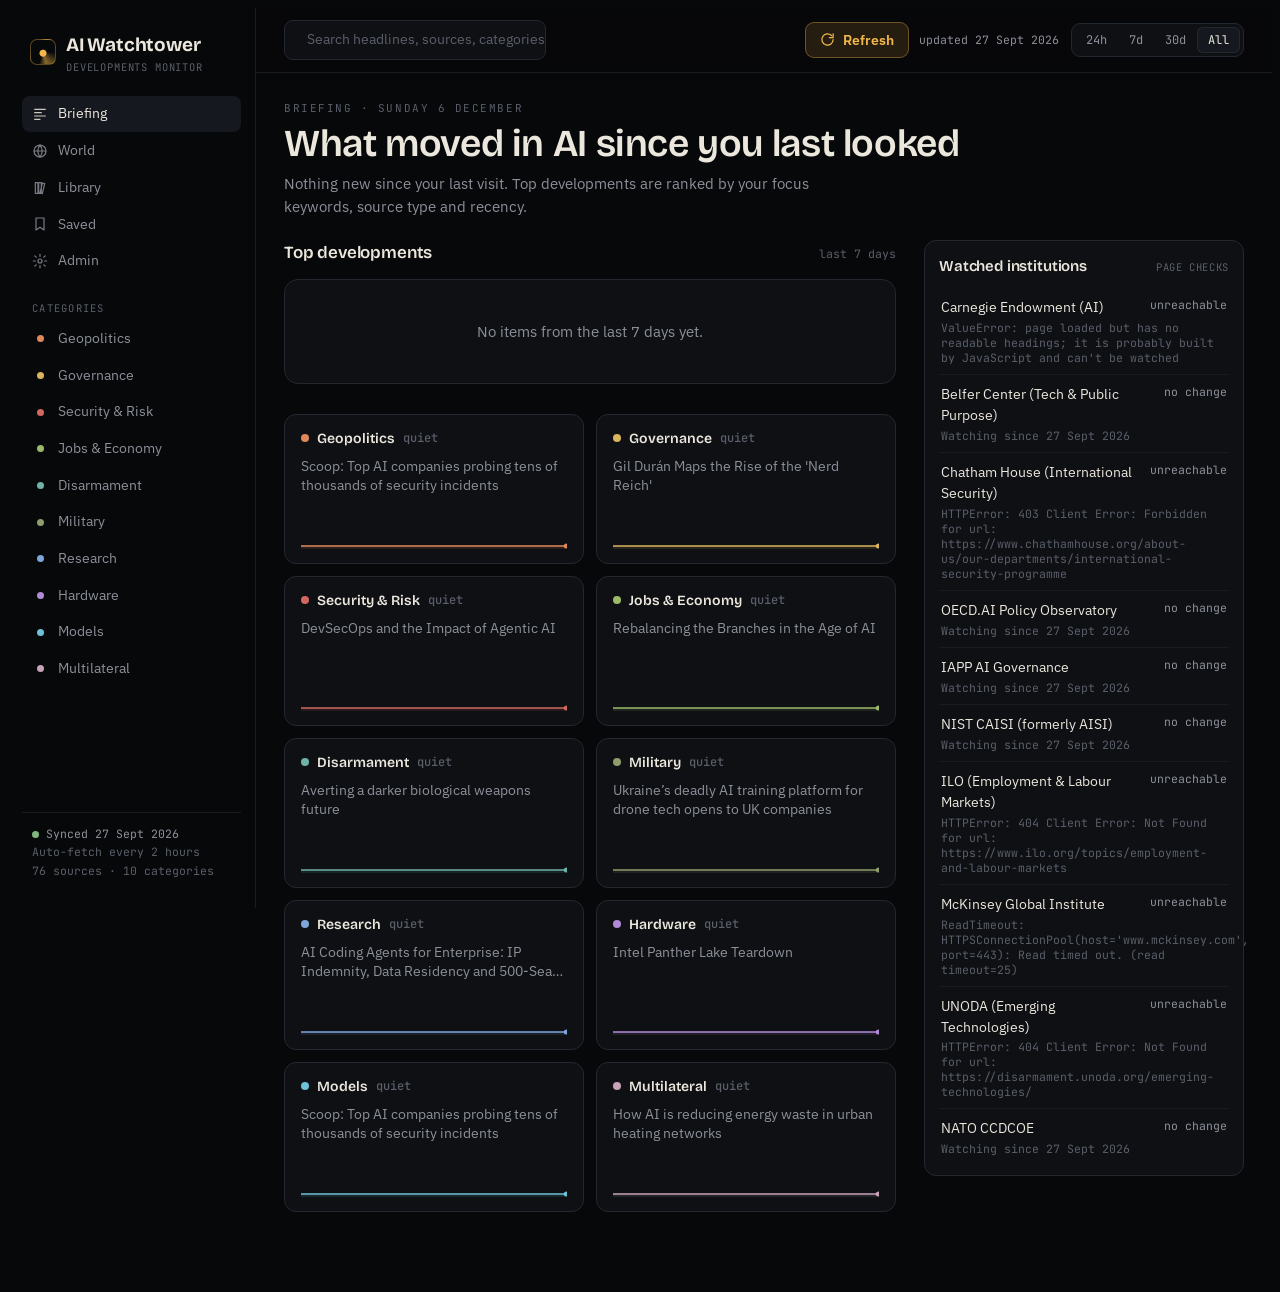
==== commit 4444f4eb: "Add a Refresh button and move schedules off the top of the hour The Refresh button in the top bar st" ====
--- a/index.html
+++ b/index.html
@@ -24,7 +24,7 @@
     </div>
     <div class="rail-foot">
       <div class="live"><i></i><span>Synced <span id="synced">…</span></span></div>
-      <div>Next fetch <span id="nextfetch">…</span></div>
+      <div>Auto-fetch <span id="nextfetch">every 2 hours</span></div>
       <div id="src-count"></div>
     </div>
   </aside>
@@ -33,6 +33,10 @@
       <button class="menu-btn" id="menu-btn" aria-label="Open navigation"><svg width="18" height="18" viewBox="0 0 24 24" fill="none" stroke="currentColor" stroke-width="2"><path d="M4 6h16M4 12h16M4 18h16"/></svg></button>
       <button class="search-btn" id="search-btn"><svg width="15" height="15" viewBox="0 0 24 24" fill="none" stroke="currentColor" stroke-width="2"><circle cx="11" cy="11" r="7"/><path d="m20 20-3.5-3.5"/></svg>Search headlines, sources, categories<kbd>/</kbd></button>
       <span class="spacer"></span>
+      <div class="refresh-wrap">
+        <button class="refresh-btn" id="refresh-btn" title="Fetch the latest items from all sources now"><svg width="15" height="15" viewBox="0 0 24 24" fill="none" stroke="currentColor" stroke-width="2" stroke-linecap="round" stroke-linejoin="round" aria-hidden="true"><path d="M21 12a9 9 0 1 1-2.64-6.36"/><path d="M21 3v6h-6"/></svg><span>Refresh</span></button>
+        <span class="refresh-when" id="refresh-when" aria-live="polite"></span>
+      </div>
       <div class="seg range" role="group" aria-label="Time range" id="range">
         <button data-r="1">24h</button><button data-r="7">7d</button><button data-r="30">30d</button><button data-r="0">All</button>
       </div>
@@ -49,6 +53,14 @@
   <div class="pal-foot"><span>↑↓ move</span><span>↵ open</span><span>esc close</span></div>
 </div>
 <div class="toast" id="toast" role="status"></div>
+<div class="dialog" id="tokdlg" role="dialog" aria-labelledby="tokdlg-h" hidden>
+  <form id="tokform">
+    <h2 id="tokdlg-h">Fetch the latest news now</h2>
+    <p class="note">This starts the fetch on GitHub, which takes about a minute, and then emails you any new items. GitHub needs a token to start it: a fine-grained token for this repository with <b>Actions: read and write</b> and <b>Contents: read</b>. It's kept in this browser tab only. If you're logged in to Admin, that token is used automatically.</p>
+    <div class="field"><label for="tok-in">GitHub token</label><input class="inp" id="tok-in" type="password" autocomplete="off" placeholder="github_pat_…"></div>
+    <div class="btn-row"><button class="btn primary" type="submit">Refresh now</button><button class="btn" type="button" id="tok-reload">Just load the latest published data</button><button class="btn" type="button" id="tok-cancel">Cancel</button></div>
+  </form>
+</div>
 
 <script src="assets/js/site-config.js"></script>
 <script src="assets/js/app.js"></script>
--- a/assets/css/style.css
+++ b/assets/css/style.css
@@ -313,3 +313,18 @@
 .lib-edit{display:grid;grid-template-columns:minmax(0,1.2fr) minmax(0,1.4fr) minmax(0,1fr) auto;gap:8px;align-items:center;padding:8px 14px;border-top:1px solid var(--line-soft)}
 .lib-edit:first-child{border-top:0}
 @media (max-width:820px){.lib-edit{grid-template-columns:minmax(0,1fr)}}
+.cat-filter{padding:4px 14px 16px 64px;display:flex;flex-direction:column;gap:10px;border-top:1px dashed var(--line-soft)}
+.cat-filter textarea.inp{min-height:70px}
+@media (max-width:820px){.cat-filter{padding-left:14px}}
+.refresh-wrap{display:flex;align-items:center;gap:10px}
+.refresh-btn{display:inline-flex;align-items:center;gap:8px;padding:8px 14px;border-radius:9px;border:1px solid var(--accent-line);background:var(--accent-dim);color:var(--accent);font:600 13.5px var(--body)}
+.refresh-btn:hover{background:rgba(242,184,75,.22)}
+.refresh-btn:disabled{cursor:progress;opacity:.9}
+.refresh-btn.is-busy svg{animation:spin 1s linear infinite}
+@keyframes spin{to{transform:rotate(360deg)}}
+.refresh-when{font:11.5px var(--mono);color:var(--muted);white-space:nowrap}
+.dialog{position:fixed;left:50%;top:14vh;transform:translateX(-50%);z-index:52;width:min(520px,calc(100% - 32px));background:var(--surface);border:1px solid var(--line);border-radius:14px;box-shadow:0 30px 80px rgba(0,0,0,.6);padding:22px}
+.dialog form{display:flex;flex-direction:column;gap:14px}
+.dialog h2{font-size:21px}
+@media (max-width:820px){.refresh-when{display:none}.refresh-btn span{display:none}.refresh-btn{padding:8px 10px}}
+.search-btn{white-space:nowrap;overflow:hidden;min-width:0;text-overflow:ellipsis}
